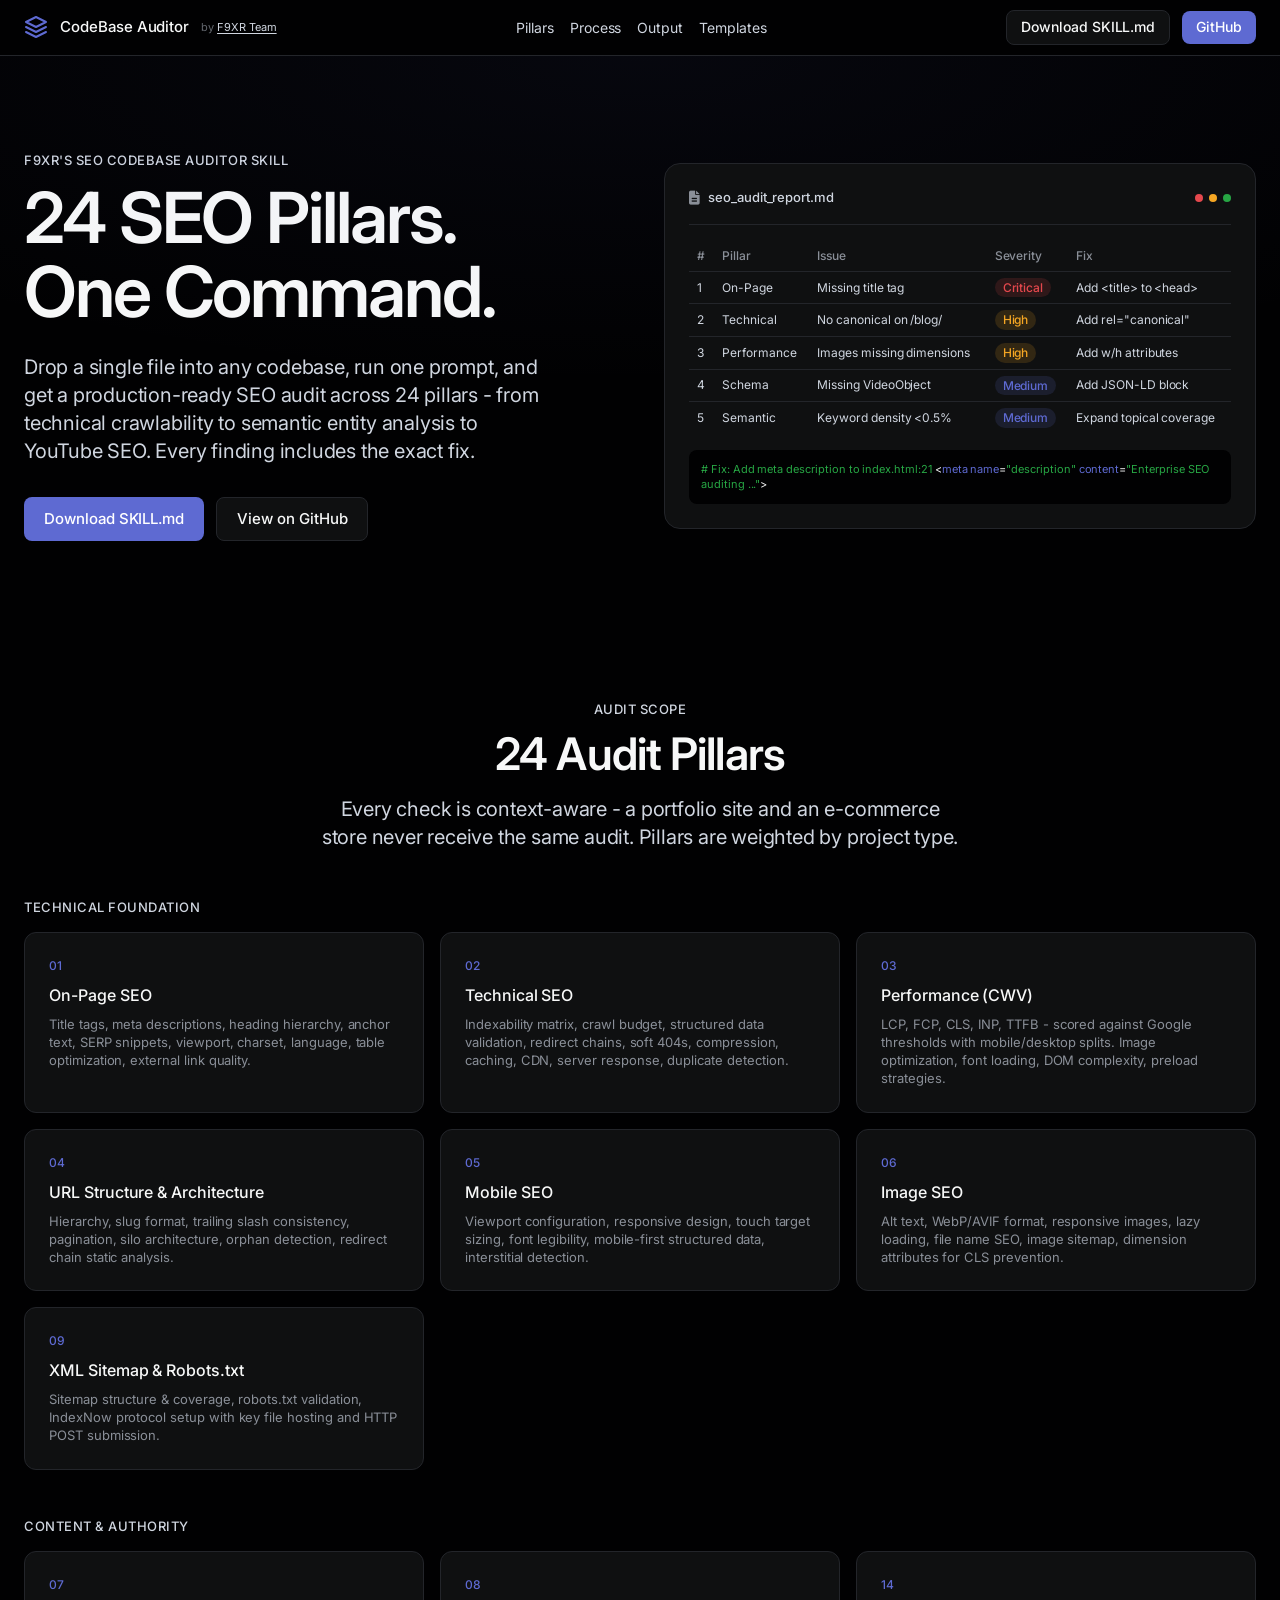
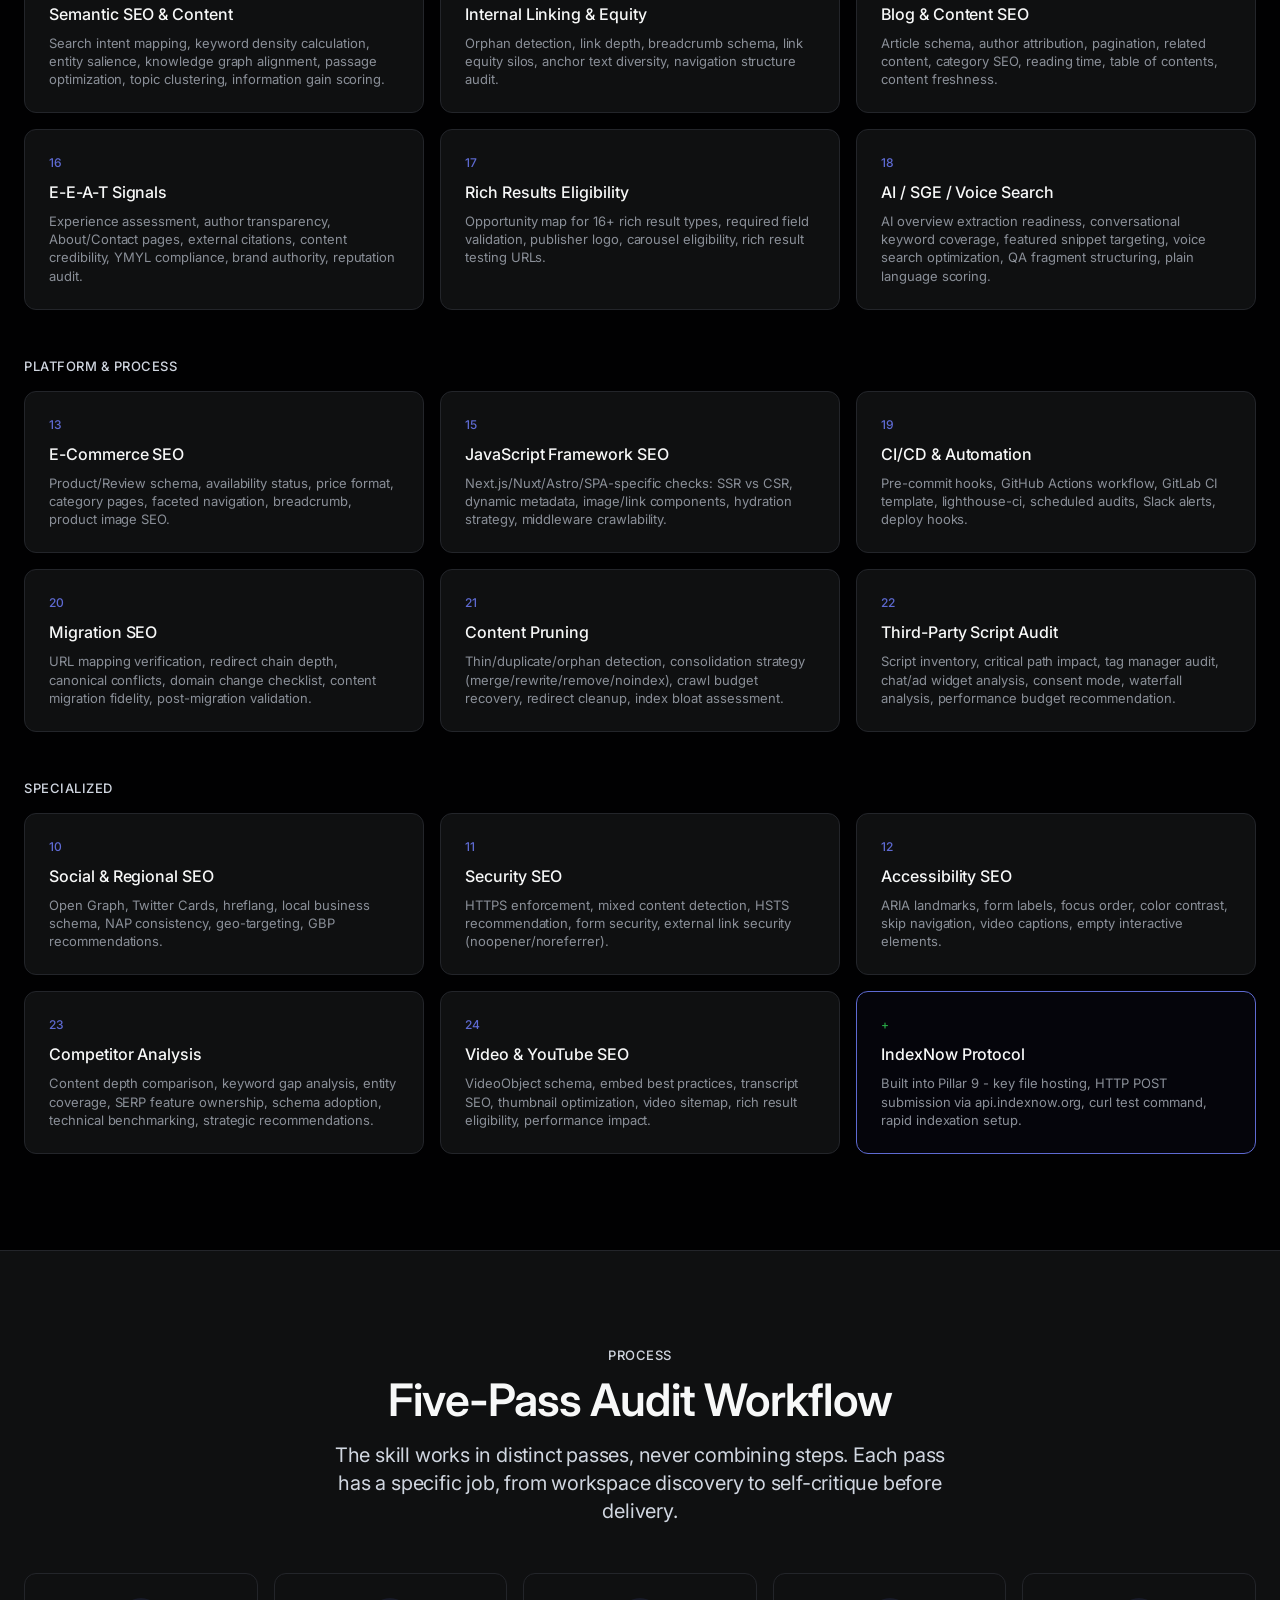
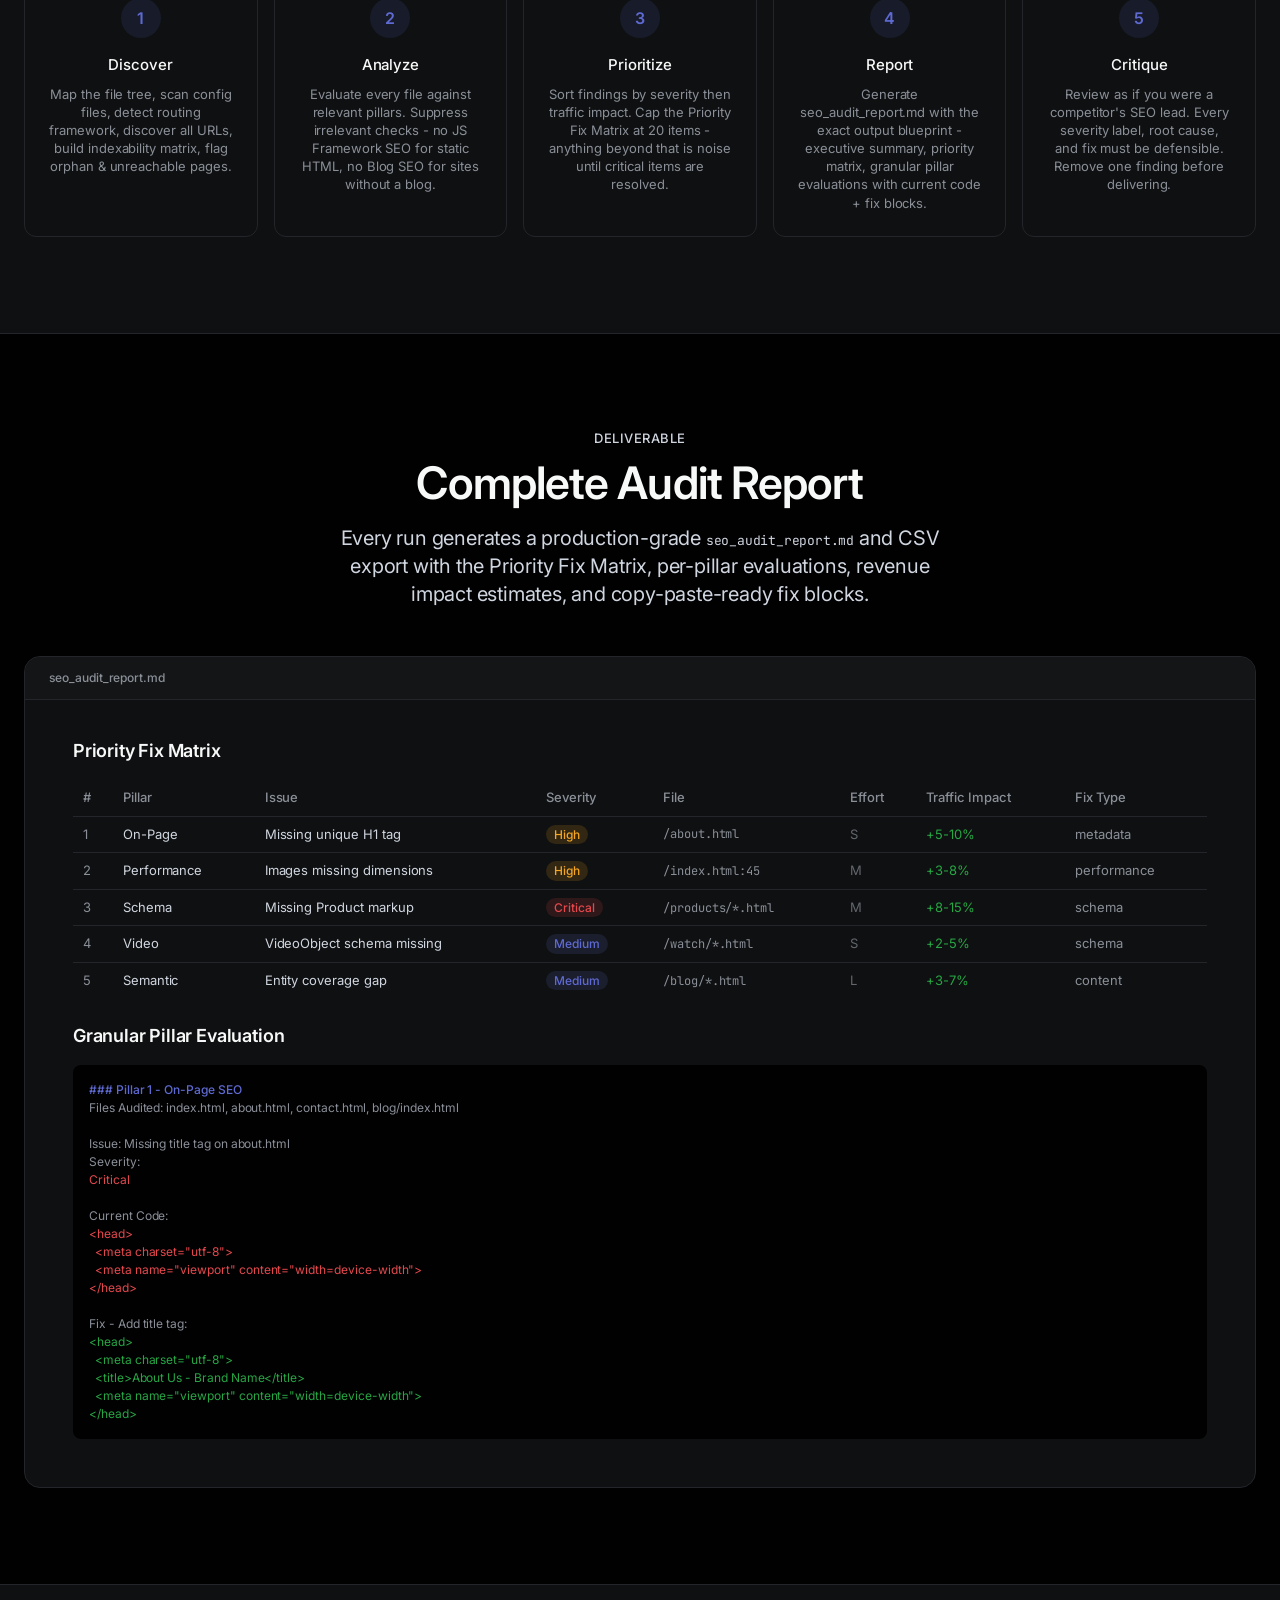
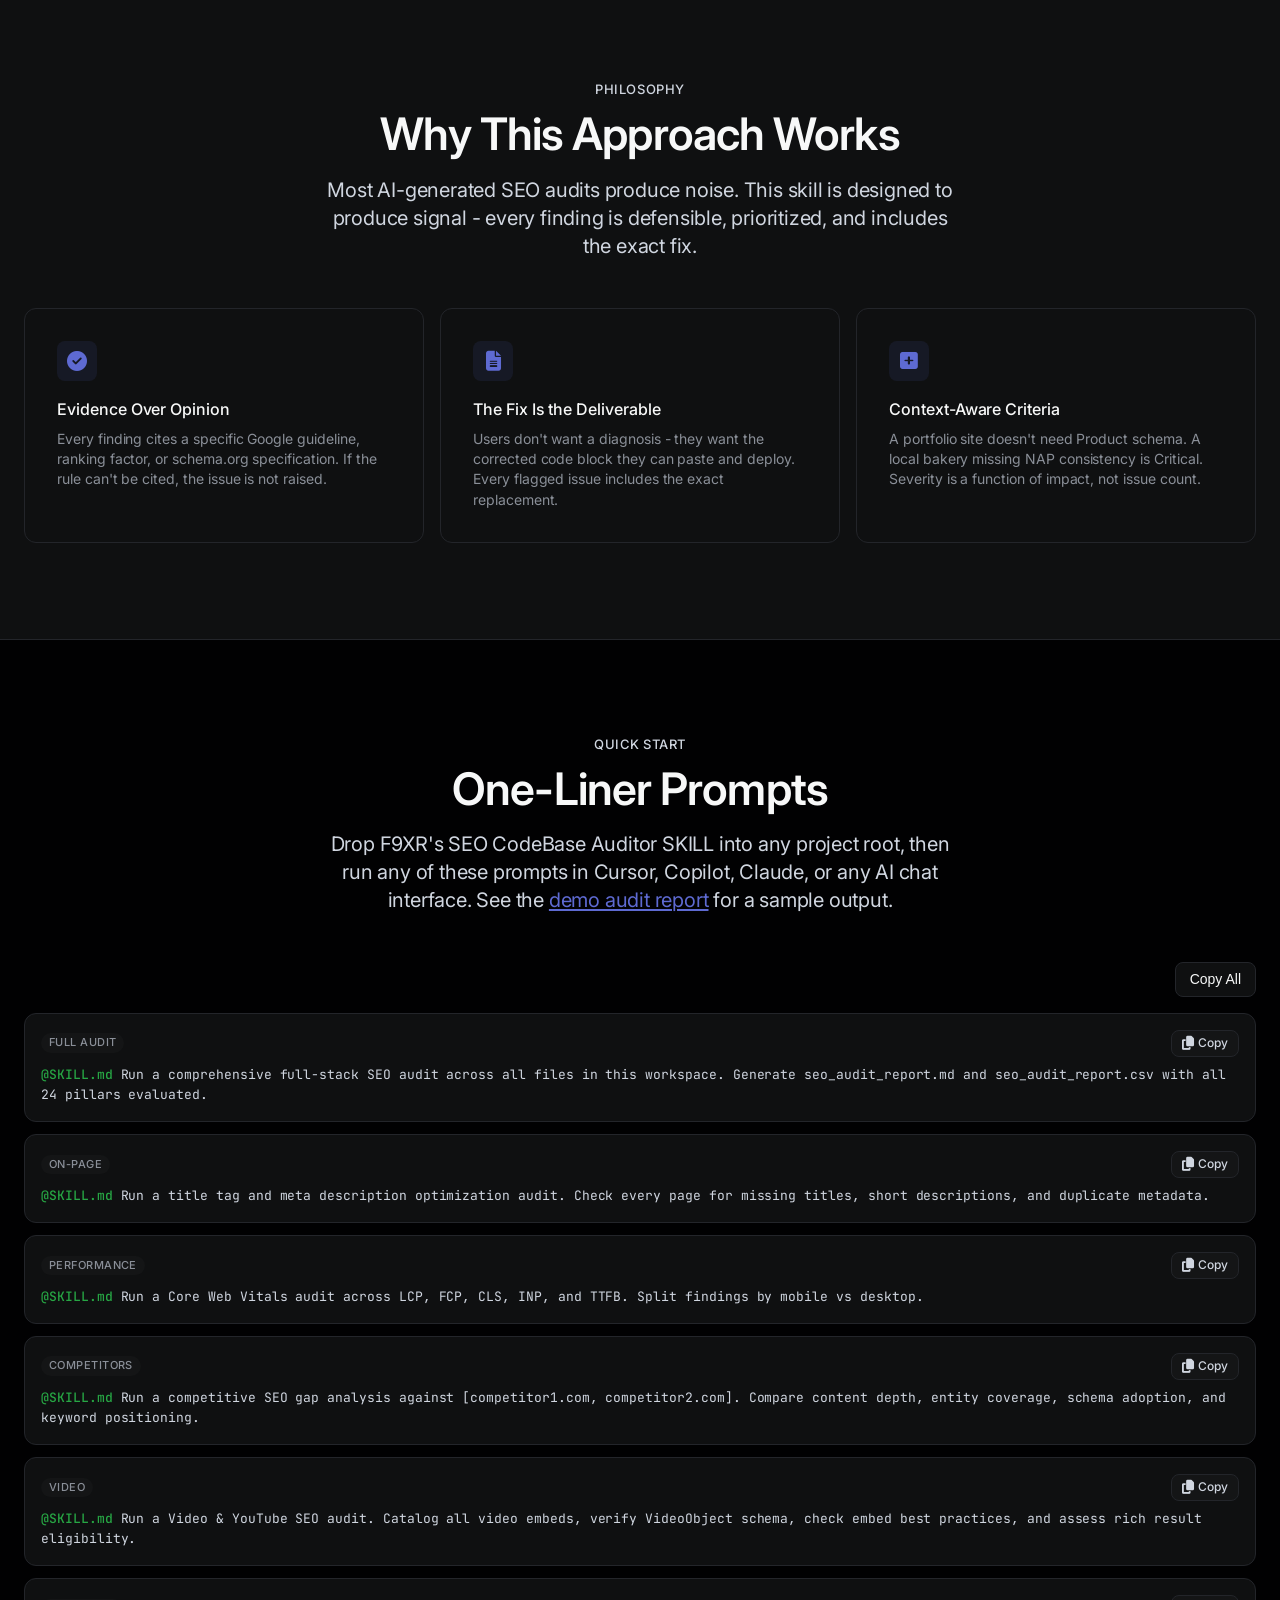
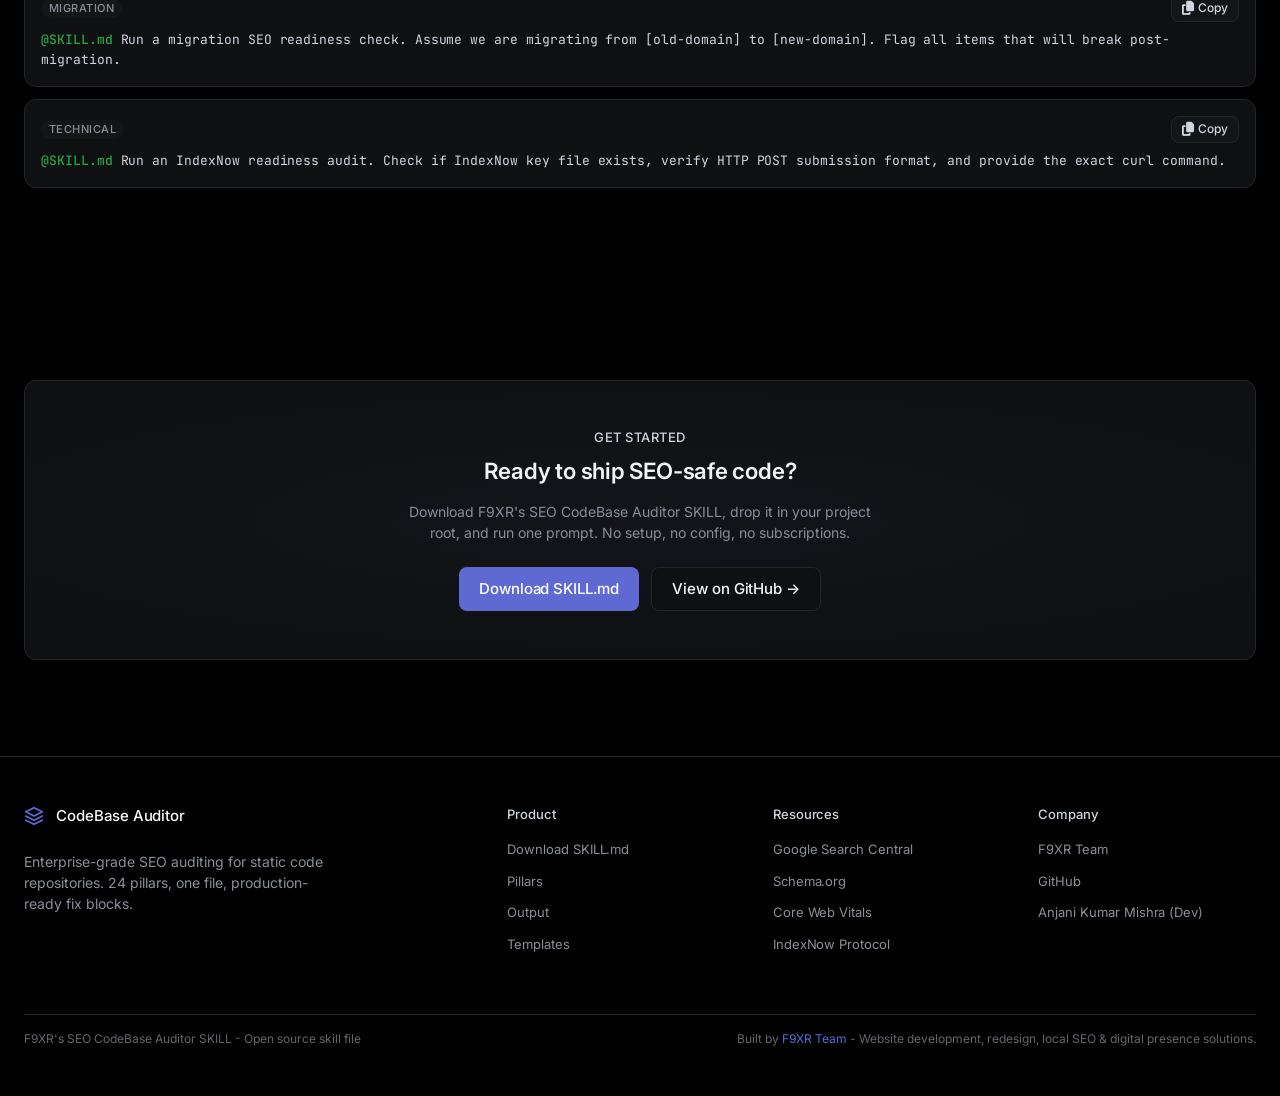
==== index.html @ 395dbb49 "Fix hamburger menu visibility on desktop (btn-icon specificity), add Anjani Kumar Mishra link in foo" ====
<!DOCTYPE html>
<html lang="en">
<head>
<meta charset="utf-8">
<meta name="viewport" content="width=device-width, initial-scale=1">
<meta name="description" content="F9XR's SEO CodeBase Auditor SKILL - Enterprise-grade SEO auditing for static code repositories. Drop in SKILL.md, run one command, get production-ready fixes.">
<title>F9XR's SEO CodeBase Auditor SKILL - 24 Pillars. One Command.</title>
<link rel="preconnect" href="https://fonts.googleapis.com">
<link rel="preconnect" href="https://fonts.gstatic.com" crossorigin>
<link href="https://fonts.googleapis.com/css2?family=Inter:wght@400;500;600&family=JetBrains+Mono:wght@400;500&display=swap" rel="stylesheet">
<link rel="stylesheet" href="https://cdnjs.cloudflare.com/ajax/libs/font-awesome/6.7.2/css/all.min.css" crossorigin="anonymous">
<meta property="og:title" content="F9XR's SEO CodeBase Auditor SKILL - 24 Pillars. One Command.">
<meta property="og:description" content="Enterprise-grade SEO auditing for static code repositories. Drop in SKILL.md, run one command, get production-ready fixes.">
<meta property="og:image" content="https://f9xr.github.io/og-image.png">
<meta property="og:url" content="https://f9xr.github.io/seo-audit-report-skill/">
<meta property="og:type" content="website">
<meta property="og:site_name" content="F9XR's SEO CodeBase Auditor SKILL">
<meta name="twitter:card" content="summary_large_image">
<meta name="twitter:title" content="F9XR's SEO CodeBase Auditor SKILL - 24 Pillars. One Command.">
<meta name="twitter:description" content="Enterprise-grade SEO auditing for static code repositories. Drop in SKILL.md, run one command, get production-ready fixes.">
<meta name="twitter:image" content="https://f9xr.github.io/og-image.png">
<style>
/* ========================================
   DESIGN TOKENS (from DESIGN.md)
   ======================================== */
:root {
  --primary: #5e6ad2;
  --primary-hover: #828fff;
  --primary-focus: #5e69d1;
  --ink: #f7f8f8;
  --ink-muted: #d0d6e0;
  --ink-subtle: #8a8f98;
  --ink-tertiary: #62666d;
  --canvas: #010102;
  --surface-1: #0f1011;
  --surface-2: #141516;
  --surface-3: #18191a;
  --surface-4: #191a1b;
  --hairline: #23252a;
  --hairline-strong: #34343a;
  --success: #27a644;
  --critical: #e5484d;
  --high: #f5a623;
  --spacing-xxs: 4px;
  --spacing-xs: 8px;
  --spacing-sm: 12px;
  --spacing-md: 16px;
  --spacing-lg: 24px;
  --spacing-xl: 32px;
  --spacing-xxl: 48px;
  --spacing-section: 96px;
  --rounded-xs: 4px;
  --rounded-sm: 6px;
  --rounded-md: 8px;
  --rounded-lg: 12px;
  --rounded-xl: 16px;
  --rounded-pill: 9999px;
  --max-width: 1280px;
  --nav-height: 56px;
}

/* ========================================
   RESET & BASE
   ======================================== */
*,*::before,*::after{box-sizing:border-box;margin:0;padding:0}
html{font-size:16px;-webkit-font-smoothing:antialiased;-moz-osx-font-smoothing:grayscale;scroll-behavior:smooth}
body{background:var(--canvas);color:var(--ink);font-family:'Inter',-apple-system,system-ui,'Segoe UI',Roboto,sans-serif;font-weight:400;line-height:1.5;letter-spacing:-0.05px;min-height:100vh}
img{max-width:100%;height:auto;display:block}
a{color:var(--primary);text-decoration:none;transition:color 0.15s}
a:hover,a:focus{color:var(--primary-hover)}
a:focus-visible{outline:2px solid var(--primary-focus);outline-offset:2px;border-radius:var(--rounded-xs)}
code,pre{font-family:'JetBrains Mono','SF Mono','Menlo',monospace;font-size:0.8125rem}
::selection{background:var(--primary);color:var(--canvas)}

/* ========================================
   TYPOGRAPHY
   ======================================== */
.display-xl{font-size:clamp(2.25rem,5.5vw,5rem);font-weight:600;line-height:1.05;letter-spacing:-0.03em}
.display-lg{font-size:clamp(2rem,3.5vw,3.5rem);font-weight:600;line-height:1.10;letter-spacing:-0.02em}
.display-md{font-size:clamp(1.5rem,2.5vw,2.5rem);font-weight:600;line-height:1.15;letter-spacing:-0.015em}
.headline{font-size:clamp(1.25rem,1.75vw,1.75rem);font-weight:600;line-height:1.20;letter-spacing:-0.01em}
.card-title{font-size:1.375rem;font-weight:500;line-height:1.25;letter-spacing:-0.4px}
.subhead{font-size:1.25rem;font-weight:400;line-height:1.40;letter-spacing:-0.2px}
.body-lg{font-size:1.125rem;font-weight:400;line-height:1.50;letter-spacing:-0.1px}
.body{font-size:1rem;font-weight:400;line-height:1.50;letter-spacing:-0.05px}
.body-sm{font-size:0.875rem;font-weight:400;line-height:1.50;letter-spacing:0}
.caption{font-size:0.75rem;font-weight:400;line-height:1.40;letter-spacing:0}
.button-label{font-size:0.875rem;font-weight:500;line-height:1.20;letter-spacing:0}
.eyebrow{font-size:0.8125rem;font-weight:500;line-height:1.30;letter-spacing:0.04em;text-transform:uppercase;color:var(--ink-muted);margin-bottom:var(--spacing-sm)}
.mono{font-family:'JetBrains Mono','SF Mono','Menlo',monospace;font-size:0.8125rem;font-weight:400;line-height:1.50}

/* ========================================
   LAYOUT
   ======================================== */
.container{max-width:var(--max-width);margin:0 auto;padding:0 var(--spacing-lg)}
.section{padding:var(--spacing-section) 0}
.section-header{text-align:center;margin-bottom:var(--spacing-xxl)}
.section-header .display-lg{margin-bottom:var(--spacing-md)}
.section-header .subhead{color:var(--ink-muted);max-width:640px;margin:0 auto}

/* ========================================
   NAV
   ======================================== */
nav{position:sticky;top:0;z-index:100;background:var(--canvas);height:var(--nav-height);border-bottom:1px solid var(--hairline);display:flex;align-items:center}
nav .container{width:100%;display:flex;align-items:center;justify-content:space-between}
.nav-brand{display:flex;align-items:center;gap:var(--spacing-sm);font-weight:500;font-size:0.9375rem;color:var(--ink);text-decoration:none}
.nav-brand svg{flex-shrink:0}
.nav-left{display:flex;align-items:center;gap:var(--spacing-sm);flex-shrink:0}
.nav-byline{font-size:0.6875rem;color:var(--ink-tertiary);white-space:nowrap}
.nav-byline a{color:var(--ink-muted);font-size:0.6875rem;text-decoration:underline;text-underline-offset:2px;transition:color 0.15s}
.nav-byline a:hover{color:var(--ink)}
.nav-links{display:flex;align-items:center;gap:var(--spacing-md)}
.nav-links a{color:var(--ink-muted);font-size:0.875rem;transition:color 0.15s}
.nav-links a:hover{color:var(--ink)}
.nav-ctas{display:flex;align-items:center;gap:var(--spacing-sm)}
.nav-toggle{background:none;border:none;color:var(--ink);cursor:pointer;padding:var(--spacing-xs)}
.nav-toggle.btn-icon{display:none}

/* ========================================
   BUTTONS
   ======================================== */
.btn{display:inline-flex;align-items:center;gap:var(--spacing-xs);padding:8px 14px;border-radius:var(--rounded-md);font-size:0.875rem;font-weight:500;line-height:1.20;border:none;cursor:pointer;transition:background 0.15s,border-color 0.15s;text-decoration:none;white-space:nowrap}
.btn:focus-visible{outline:2px solid var(--primary-focus);outline-offset:2px}
.btn-primary{background:var(--primary);color:#fff}
.btn-primary:hover{background:var(--primary-hover);color:#fff}
.btn-secondary{background:var(--surface-1);color:var(--ink);border:1px solid var(--hairline)}
.btn-secondary:hover{background:var(--surface-2);border-color:var(--hairline-strong)}
.btn-tertiary{background:transparent;color:var(--ink-muted)}
.btn-tertiary:hover{color:var(--ink);background:var(--surface-1)}
.btn-lg{padding:12px 20px;font-size:0.9375rem}
.btn-icon{width:36px;height:36px;padding:0;display:inline-flex;align-items:center;justify-content:center;border-radius:var(--rounded-md)}
.btn-icon svg{width:18px;height:18px}
.btn-icon i{font-size:18px}

/* ========================================
   SEVERITY BADGES
   ======================================== */
.badge{display:inline-block;padding:2px 8px;border-radius:var(--rounded-pill);font-size:0.75rem;font-weight:500;line-height:1.30}
.badge-critical{background:rgba(229,72,77,0.15);color:var(--critical)}
.badge-high{background:rgba(245,166,35,0.15);color:var(--high)}
.badge-medium{background:rgba(94,106,210,0.15);color:var(--primary)}
.badge-passed{background:rgba(39,166,68,0.15);color:var(--success)}

/* ========================================
   HERO
   ======================================== */
.hero{padding:clamp(3rem,8vw,6rem) 0 clamp(2rem,5vw,4rem);position:relative;overflow:hidden}
.hero::before{content:'';position:absolute;inset:0;background:radial-gradient(ellipse 80% 60% at 50% 0%,rgba(94,106,210,0.06),transparent);pointer-events:none}
.hero-grid{display:grid;grid-template-columns:1fr 1fr;gap:var(--spacing-xxl);align-items:center}
.hero-content .display-xl{margin-bottom:var(--spacing-lg)}
.hero-content .subhead{color:var(--ink-muted);margin-bottom:var(--spacing-xl);max-width:520px}
.hero-ctas{display:flex;gap:var(--spacing-sm);flex-wrap:wrap}

/* Hero report preview panel */
.hero-preview{background:var(--surface-1);border:1px solid var(--hairline);border-radius:var(--rounded-xl);padding:var(--spacing-lg);overflow:hidden}
.hero-preview-header{display:flex;align-items:center;justify-content:space-between;margin-bottom:var(--spacing-md);padding-bottom:var(--spacing-md);border-bottom:1px solid var(--hairline)}
.hero-preview-title{font-size:0.8125rem;font-weight:500;color:var(--ink-muted);display:flex;align-items:center;gap:var(--spacing-xs)}
.hero-preview-dots{display:flex;gap:6px}
.hero-preview-dots span{width:8px;height:8px;border-radius:50%;background:var(--hairline-strong)}
.hero-preview-dots span:nth-child(1){background:var(--critical)}
.hero-preview-dots span:nth-child(2){background:var(--high)}
.hero-preview-dots span:nth-child(3){background:var(--success)}
.hero-preview-table{width:100%;font-size:0.75rem;border-collapse:collapse}
.hero-preview-table th{text-align:left;padding:6px 8px;color:var(--ink-subtle);font-weight:500;border-bottom:1px solid var(--hairline);white-space:nowrap}
.hero-preview-table td{padding:6px 8px;border-bottom:1px solid var(--hairline);color:var(--ink-muted);white-space:nowrap}
.hero-preview-table tr:last-child td{border-bottom:none}
.hero-preview-code{margin-top:var(--spacing-md);padding:var(--spacing-sm);background:var(--canvas);border-radius:var(--rounded-md);font-size:0.6875rem;line-height:1.40;overflow-x:auto}
.hero-preview-code .hl{color:var(--success)}
.hero-preview-code .hl-kw{color:var(--primary)}

/* ========================================
   PILLARS
   ======================================== */
.pillar-grid{display:grid;grid-template-columns:repeat(3,1fr);gap:var(--spacing-md)}
.pillar-card{background:var(--surface-1);border:1px solid var(--hairline);border-radius:var(--rounded-lg);padding:var(--spacing-lg);transition:border-color 0.2s,background 0.2s}
.pillar-card:hover{border-color:var(--hairline-strong);background:var(--surface-2)}
.pillar-card-num{font-size:0.75rem;font-weight:500;color:var(--primary);margin-bottom:var(--spacing-xs)}
.pillar-card-title{font-size:1rem;font-weight:500;color:var(--ink);margin-bottom:var(--spacing-xs)}
.pillar-card-desc{font-size:0.8125rem;color:var(--ink-subtle);line-height:1.40}

.pillar-group{margin-bottom:var(--spacing-xxl)}
.pillar-group:last-child{margin-bottom:0}
.pillar-group-header{margin-bottom:var(--spacing-md)}
.pillar-group-header .eyebrow{margin-bottom:0}

/* ========================================
   PROCESS
   ======================================== */
.process-grid{display:grid;grid-template-columns:repeat(5,1fr);gap:var(--spacing-md)}
.process-step{text-align:center;padding:var(--spacing-lg);background:var(--surface-1);border:1px solid var(--hairline);border-radius:var(--rounded-lg);position:relative}
.process-step-num{width:40px;height:40px;border-radius:50%;background:rgba(94,106,210,0.12);color:var(--primary);display:flex;align-items:center;justify-content:center;font-size:1rem;font-weight:600;margin:0 auto var(--spacing-md)}
.process-step-title{font-size:0.9375rem;font-weight:500;color:var(--ink);margin-bottom:var(--spacing-xs)}
.process-step-desc{font-size:0.8125rem;color:var(--ink-subtle);line-height:1.40}
.process-arrow{display:none}

/* ========================================
   OUTPUT PREVIEW (Signature element)
   ======================================== */
.output-panel{background:var(--surface-1);border:1px solid var(--hairline);border-radius:var(--rounded-xl);padding:var(--spacing-xxl);position:relative}
.output-panel::before{content:'seo_audit_report.md';position:absolute;top:0;left:0;right:0;padding:var(--spacing-sm) var(--spacing-lg);font-size:0.75rem;font-weight:500;color:var(--ink-subtle);background:var(--surface-2);border-radius:var(--rounded-xl) var(--rounded-xl) 0 0;border-bottom:1px solid var(--hairline)}
.output-panel-inner{padding-top:var(--spacing-xl)}
.output-panel h3{font-size:1.125rem;font-weight:600;color:var(--ink);margin-bottom:var(--spacing-md);letter-spacing:-0.01em}
.output-matrix{width:100%;border-collapse:collapse;font-size:0.8125rem;margin-bottom:var(--spacing-lg)}
.output-matrix th{text-align:left;padding:8px 10px;font-weight:500;color:var(--ink-subtle);border-bottom:1px solid var(--hairline);white-space:nowrap}
.output-matrix td{padding:8px 10px;border-bottom:1px solid var(--hairline);color:var(--ink-muted)}
.output-matrix tr:last-child td{border-bottom:none}
.output-fix-block{background:var(--canvas);border-radius:var(--rounded-md);padding:var(--spacing-md);margin-top:var(--spacing-md);overflow-x:auto}
.output-fix-block .code-line{display:block;font-size:0.75rem;line-height:1.50;color:var(--ink-muted);white-space:pre}
.output-fix-block .code-line.del{color:var(--critical)}
.output-fix-block .code-line.ins{color:var(--success)}

/* ========================================
   DIFFERENTIATORS
   ======================================== */
.diff-grid{display:grid;grid-template-columns:repeat(3,1fr);gap:var(--spacing-md)}
.diff-card{background:var(--surface-1);border:1px solid var(--hairline);border-radius:var(--rounded-lg);padding:var(--spacing-xl)}
.diff-card-icon{width:40px;height:40px;border-radius:var(--rounded-md);display:flex;align-items:center;justify-content:center;margin-bottom:var(--spacing-md);background:rgba(94,106,210,0.1);color:var(--primary)}
.diff-card-icon svg{width:20px;height:20px}
.diff-card-icon i{font-size:20px}
.diff-card-title{font-size:1rem;font-weight:500;color:var(--ink);margin-bottom:var(--spacing-xs)}
.diff-card-desc{font-size:0.875rem;color:var(--ink-subtle);line-height:1.45}

/* ========================================
   PROMPT CODE
   ======================================== */
.prompt-toolbar{display:flex;justify-content:flex-end;margin-bottom:var(--spacing-md)}
.prompt-block{background:var(--surface-1);border:1px solid var(--hairline);border-radius:var(--rounded-lg);padding:var(--spacing-md);margin-bottom:var(--spacing-sm);transition:border-color 0.2s}
.prompt-block:hover{border-color:var(--hairline-strong)}
.prompt-block:last-child{margin-bottom:0}
.prompt-block-head{display:flex;align-items:center;justify-content:space-between;margin-bottom:var(--spacing-xs)}
.prompt-tag{font-size:0.6875rem;font-weight:500;text-transform:uppercase;letter-spacing:0.04em;color:var(--ink-subtle);background:var(--surface-2);padding:2px 8px;border-radius:var(--rounded-pill);line-height:1.4}
.prompt-copy{display:inline-flex;align-items:center;gap:4px;background:var(--surface-2);border:1px solid var(--hairline);border-radius:var(--rounded-md);padding:4px 10px;font-size:0.75rem;font-weight:500;color:var(--ink-muted);cursor:pointer;transition:all 0.15s;white-space:nowrap;font-family:inherit;line-height:1.4}
.prompt-copy:hover{background:var(--surface-3);border-color:var(--hairline-strong);color:var(--ink)}
.prompt-copy.copied{background:rgba(39,166,68,0.1);border-color:var(--success);color:var(--success)}
.prompt-copy svg{width:14px;height:14px;flex-shrink:0}
.prompt-copy i{font-size:14px;flex-shrink:0}
.prompt-block code{display:block;font-size:0.8125rem;color:var(--ink-muted);white-space:pre-wrap;word-break:break-word;padding-right:4px;line-height:1.55}
.prompt-block .prompt-cmd{color:var(--success);font-weight:500}

/* ========================================
   BACK TO TOP
   ======================================== */
.back-to-top{position:fixed;bottom:24px;right:24px;z-index:1000;width:44px;height:44px;border-radius:50%;background:var(--primary);color:#fff;border:none;cursor:pointer;display:flex;align-items:center;justify-content:center;opacity:0;visibility:hidden;transition:opacity 0.3s,visibility 0.3s,background 0.15s;box-shadow:0 4px 12px rgba(0,0,0,0.3)}
.back-to-top.visible{opacity:1;visibility:visible}
.back-to-top:hover{background:var(--primary-hover)}
.back-to-top:focus-visible{outline:2px solid var(--primary-focus);outline-offset:2px}
.back-to-top svg{width:20px;height:20px;stroke:currentColor;fill:none;stroke-width:2;stroke-linecap:round;stroke-linejoin:round}
.back-to-top i{font-size:20px}

/* ========================================
   CTA BANNER
   ======================================== */
.cta-banner{background:var(--surface-1);border:1px solid var(--hairline);border-radius:var(--rounded-lg);padding:var(--spacing-xxl);text-align:center;position:relative;overflow:hidden}
.cta-banner::before{content:'';position:absolute;inset:0;background:radial-gradient(ellipse 60% 50% at 50% 50%,rgba(94,106,210,0.05),transparent);pointer-events:none}
.cta-banner .headline{margin-bottom:var(--spacing-md)}
.cta-banner .body-sm{color:var(--ink-subtle);max-width:480px;margin:0 auto var(--spacing-lg)}

/* ========================================
   FOOTER
   ======================================== */
footer{background:var(--canvas);border-top:1px solid var(--hairline);padding:var(--spacing-xxl) 0}
.footer-grid{display:grid;grid-template-columns:2fr 1fr 1fr 1fr;gap:var(--spacing-xxl)}
.footer-brand .body-sm{color:var(--ink-subtle);margin-top:var(--spacing-sm);max-width:300px}
.footer-col-title{font-size:0.8125rem;font-weight:500;color:var(--ink-muted);margin-bottom:var(--spacing-md)}
.footer-col a{display:block;font-size:0.8125rem;color:var(--ink-subtle);margin-bottom:var(--spacing-sm);transition:color 0.15s}
.footer-col a:hover{color:var(--ink)}
.footer-bottom{margin-top:var(--spacing-xxl);padding-top:var(--spacing-md);border-top:1px solid var(--hairline);display:flex;justify-content:space-between;align-items:center}
.footer-bottom .caption{color:var(--ink-tertiary)}

/* ========================================
   TIMELINE ANIMATION
   ======================================== */
@media (prefers-reduced-motion:no-preference){
  .fade-in{opacity:0;transform:translateY(20px);transition:opacity 0.6s ease,transform 0.6s ease}
  .fade-in.visible{opacity:1;transform:translateY(0)}
}
@keyframes navFadeIn{from{opacity:0;transform:translateY(-4px)}to{opacity:1;transform:translateY(0)}}

/* ========================================
   RESPONSIVE
   ======================================== */
@media(max-width:1024px){
  .hero-grid{grid-template-columns:1fr;gap:var(--spacing-xl)}
  .hero-preview{order:-1}
  .pillar-grid{grid-template-columns:repeat(2,1fr)}
  .process-grid{grid-template-columns:repeat(3,1fr);gap:var(--spacing-sm)}
  .process-step:nth-child(n+4){margin-top:var(--spacing-sm)}
  .diff-grid{grid-template-columns:repeat(2,1fr)}
  .footer-grid{grid-template-columns:1fr 1fr;gap:var(--spacing-lg)}
}

@media(max-width:768px){
  .nav-links{display:none}
  .nav-links.open{display:flex;flex-direction:column;position:absolute;top:var(--nav-height);left:0;right:0;background:var(--surface-1);border-bottom:1px solid var(--hairline);padding:var(--spacing-md);gap:var(--spacing-sm);z-index:99;animation:navFadeIn 0.2s ease}
  .nav-toggle.btn-icon{display:inline-flex}
  .nav-ctas .btn-secondary,.nav-byline{display:none}
  .pillar-grid{grid-template-columns:1fr}
  .process-grid{grid-template-columns:1fr;gap:var(--spacing-sm)}
  .process-step{display:grid;grid-template-columns:40px 1fr;gap:var(--spacing-md);text-align:left;padding:var(--spacing-md)}
  .process-step-num{margin:0}
  .diff-grid{grid-template-columns:1fr}
  .footer-grid{grid-template-columns:1fr;gap:var(--spacing-lg)}
  .footer-bottom{flex-direction:column;gap:var(--spacing-sm);text-align:center}
  .output-matrix{font-size:0.6875rem}
  .output-matrix th,.output-matrix td{padding:5px 6px}
}

@media(max-width:480px){
  .container{padding:0 var(--spacing-md)}
  .section{padding:var(--spacing-xxl) 0}
  .hero{padding:var(--spacing-xl) 0}
  .hero-preview{padding:var(--spacing-md)}
  .hero-preview-table{font-size:0.625rem}
  .output-panel{padding:var(--spacing-md)}
  .output-panel-inner{padding-top:var(--spacing-lg)}
  .cta-banner{padding:var(--spacing-lg)}
}
</style>
<script type="application/ld+json">
{
  "@context": "https://schema.org",
  "@graph": [
    {
      "@type": "Organization",
      "@id": "https://f9xr.github.io/#organization",
      "name": "F9XR Team",
      "url": "https://f9xr.github.io",
      "description": "Website development, redesign, local SEO, and digital presence solutions."
    },
    {
      "@type": "WebSite",
      "@id": "https://f9xr.github.io/seo-audit-report-skill/#website",
      "url": "https://f9xr.github.io/seo-audit-report-skill/",
      "name": "F9XR's SEO CodeBase Auditor SKILL",
      "description": "Enterprise-grade SEO auditing for static code repositories. 24 pillars, one file, production-ready fix blocks.",
      "publisher": { "@id": "https://f9xr.github.io/#organization" },
      "potentialAction": {
        "@type": "SearchAction",
        "target": "https://f9xr.github.io/seo-audit-report-skill/?q={search_term_string}",
        "query-input": "required name=search_term_string"
      }
    }
  ]
}
</script>
</head>
<body>
<a href="#pillars" class="skip-link" style="position:absolute;top:-100px;left:0;background:var(--primary);color:#fff;padding:8px 16px;z-index:10000;transition:top 0.2s">Skip to main content</a>
<style>.skip-link:focus{top:0}</style>

<!-- ========================================
     NAV
     ======================================== -->
<header>
<nav>
  <div class="container">
    <div class="nav-left">
      <a href="#" class="nav-brand">
        <svg width="24" height="24" viewBox="0 0 24 24" fill="none" stroke="var(--primary)" stroke-width="2" stroke-linecap="round" stroke-linejoin="round"><path d="M12 2L2 7l10 5 10-5-10-5z"/><path d="M2 17l10 5 10-5"/><path d="M2 12l10 5 10-5"/></svg>
        CodeBase Auditor
      </a>
      <span class="nav-byline"> by <a href="https://f9xr.github.io" target="_blank" rel="noopener noreferrer">F9XR Team</a></span>
    </div>
    <div class="nav-links" id="navLinks">
      <a href="#pillars">Pillars</a>
      <a href="#how-it-works">Process</a>
      <a href="#output">Output</a>
      <a href="#templates">Templates</a>
    </div>
    <div class="nav-ctas">
      <a href="https://github.com/f9xr/seo-audit-report-skill/blob/main/SKILL.md" class="btn btn-secondary" target="_blank" rel="noopener noreferrer">Download SKILL.md</a>
      <a href="https://github.com/f9xr/seo-audit-report-skill" class="btn btn-primary" target="_blank" rel="noopener noreferrer">GitHub</a>
      <button class="nav-toggle btn-icon btn-tertiary" id="navToggle" aria-label="Toggle navigation">
        <i class="fas fa-bars"></i>
      </button>
    </div>
  </div>
</nav>
</header>

<!-- ========================================
     HERO
     ======================================== -->
<section class="hero">
  <div class="container">
    <div class="hero-grid">
      <div class="hero-content">
        <div class="eyebrow">F9XR's SEO CodeBase Auditor SKILL</div>
        <h1 class="display-xl">24 SEO Pillars.<br>One Command.</h1>
        <p class="subhead">Drop a single file into any codebase, run one prompt, and get a production-ready SEO audit across 24 pillars - from technical crawlability to semantic entity analysis to YouTube SEO. Every finding includes the exact fix.</p>
        <div class="hero-ctas">
          <a href="https://github.com/f9xr/seo-audit-report-skill/blob/main/SKILL.md" class="btn btn-primary btn-lg" target="_blank" rel="noopener noreferrer">Download SKILL.md</a>
          <a href="https://github.com/f9xr/seo-audit-report-skill" class="btn btn-secondary btn-lg" target="_blank" rel="noopener noreferrer">View on GitHub</a>
        </div>
      </div>
      <div class="hero-preview fade-in">
        <div class="hero-preview-header">
          <div class="hero-preview-title">
            <i class="fas fa-file-alt" style="color:var(--ink-subtle);font-size:14px"></i>
            seo_audit_report.md
          </div>
          <div class="hero-preview-dots">
            <span></span><span></span><span></span>
          </div>
        </div>
        <table class="hero-preview-table">
          <thead>
            <tr><th>#</th><th>Pillar</th><th>Issue</th><th>Severity</th><th>Fix</th></tr>
          </thead>
          <tbody>
            <tr><td>1</td><td>On-Page</td><td>Missing title tag</td><td><span class="badge badge-critical">Critical</span></td><td>Add &lt;title&gt; to &lt;head&gt;</td></tr>
            <tr><td>2</td><td>Technical</td><td>No canonical on /blog/</td><td><span class="badge badge-high">High</span></td><td>Add rel=&quot;canonical&quot;</td></tr>
            <tr><td>3</td><td>Performance</td><td>Images missing dimensions</td><td><span class="badge badge-high">High</span></td><td>Add w/h attributes</td></tr>
            <tr><td>4</td><td>Schema</td><td>Missing VideoObject</td><td><span class="badge badge-medium">Medium</span></td><td>Add JSON-LD block</td></tr>
            <tr><td>5</td><td>Semantic</td><td>Keyword density &lt;0.5%</td><td><span class="badge badge-medium">Medium</span></td><td>Expand topical coverage</td></tr>
          </tbody>
        </table>
        <div class="hero-preview-code">
          <span class="hl"># Fix: Add meta description to index.html:21</span>
          <span>&lt;<span class="hl-kw">meta</span> <span class="hl-kw">name</span>=<span class="hl">"description"</span> <span class="hl-kw">content</span>=<span class="hl">"Enterprise SEO auditing ..."</span>&gt;</span>
        </div>
      </div>
    </div>
  </div>
</section>

<!-- ========================================
     PILLARS
     ======================================== -->
<section class="section" id="pillars">
  <div class="container">
    <div class="section-header fade-in">
      <div class="eyebrow">Audit Scope</div>
      <h2 class="display-lg">24 Audit Pillars</h2>
      <p class="subhead">Every check is context-aware - a portfolio site and an e-commerce store never receive the same audit. Pillars are weighted by project type.</p>
    </div>

    <div class="pillar-group fade-in">
      <div class="pillar-group-header">
        <div class="eyebrow">Technical Foundation</div>
      </div>
      <div class="pillar-grid">
        <div class="pillar-card"><div class="pillar-card-num">01</div><div class="pillar-card-title">On-Page SEO</div><div class="pillar-card-desc">Title tags, meta descriptions, heading hierarchy, anchor text, SERP snippets, viewport, charset, language, table optimization, external link quality.</div></div>
        <div class="pillar-card"><div class="pillar-card-num">02</div><div class="pillar-card-title">Technical SEO</div><div class="pillar-card-desc">Indexability matrix, crawl budget, structured data validation, redirect chains, soft 404s, compression, caching, CDN, server response, duplicate detection.</div></div>
        <div class="pillar-card"><div class="pillar-card-num">03</div><div class="pillar-card-title">Performance (CWV)</div><div class="pillar-card-desc">LCP, FCP, CLS, INP, TTFB - scored against Google thresholds with mobile/desktop splits. Image optimization, font loading, DOM complexity, preload strategies.</div></div>
        <div class="pillar-card"><div class="pillar-card-num">04</div><div class="pillar-card-title">URL Structure &amp; Architecture</div><div class="pillar-card-desc">Hierarchy, slug format, trailing slash consistency, pagination, silo architecture, orphan detection, redirect chain static analysis.</div></div>
        <div class="pillar-card"><div class="pillar-card-num">05</div><div class="pillar-card-title">Mobile SEO</div><div class="pillar-card-desc">Viewport configuration, responsive design, touch target sizing, font legibility, mobile-first structured data, interstitial detection.</div></div>
        <div class="pillar-card"><div class="pillar-card-num">06</div><div class="pillar-card-title">Image SEO</div><div class="pillar-card-desc">Alt text, WebP/AVIF format, responsive images, lazy loading, file name SEO, image sitemap, dimension attributes for CLS prevention.</div></div>
        <div class="pillar-card"><div class="pillar-card-num">09</div><div class="pillar-card-title">XML Sitemap &amp; Robots.txt</div><div class="pillar-card-desc">Sitemap structure &amp; coverage, robots.txt validation, IndexNow protocol setup with key file hosting and HTTP POST submission.</div></div>
      </div>
    </div>

    <div class="pillar-group fade-in">
      <div class="pillar-group-header">
        <div class="eyebrow">Content &amp; Authority</div>
      </div>
      <div class="pillar-grid">
        <div class="pillar-card"><div class="pillar-card-num">07</div><div class="pillar-card-title">Semantic SEO &amp; Content</div><div class="pillar-card-desc">Search intent mapping, keyword density calculation, entity salience, knowledge graph alignment, passage optimization, topic clustering, information gain scoring.</div></div>
        <div class="pillar-card"><div class="pillar-card-num">08</div><div class="pillar-card-title">Internal Linking &amp; Equity</div><div class="pillar-card-desc">Orphan detection, link depth, breadcrumb schema, link equity silos, anchor text diversity, navigation structure audit.</div></div>
        <div class="pillar-card"><div class="pillar-card-num">14</div><div class="pillar-card-title">Blog &amp; Content SEO</div><div class="pillar-card-desc">Article schema, author attribution, pagination, related content, category SEO, reading time, table of contents, content freshness.</div></div>
        <div class="pillar-card"><div class="pillar-card-num">16</div><div class="pillar-card-title">E-E-A-T Signals</div><div class="pillar-card-desc">Experience assessment, author transparency, About/Contact pages, external citations, content credibility, YMYL compliance, brand authority, reputation audit.</div></div>
        <div class="pillar-card"><div class="pillar-card-num">17</div><div class="pillar-card-title">Rich Results Eligibility</div><div class="pillar-card-desc">Opportunity map for 16+ rich result types, required field validation, publisher logo, carousel eligibility, rich result testing URLs.</div></div>
        <div class="pillar-card"><div class="pillar-card-num">18</div><div class="pillar-card-title">AI / SGE / Voice Search</div><div class="pillar-card-desc">AI overview extraction readiness, conversational keyword coverage, featured snippet targeting, voice search optimization, QA fragment structuring, plain language scoring.</div></div>
      </div>
    </div>

    <div class="pillar-group fade-in">
      <div class="pillar-group-header">
        <div class="eyebrow">Platform &amp; Process</div>
      </div>
      <div class="pillar-grid">
        <div class="pillar-card"><div class="pillar-card-num">13</div><div class="pillar-card-title">E-Commerce SEO</div><div class="pillar-card-desc">Product/Review schema, availability status, price format, category pages, faceted navigation, breadcrumb, product image SEO.</div></div>
        <div class="pillar-card"><div class="pillar-card-num">15</div><div class="pillar-card-title">JavaScript Framework SEO</div><div class="pillar-card-desc">Next.js/Nuxt/Astro/SPA-specific checks: SSR vs CSR, dynamic metadata, image/link components, hydration strategy, middleware crawlability.</div></div>
        <div class="pillar-card"><div class="pillar-card-num">19</div><div class="pillar-card-title">CI/CD &amp; Automation</div><div class="pillar-card-desc">Pre-commit hooks, GitHub Actions workflow, GitLab CI template, lighthouse-ci, scheduled audits, Slack alerts, deploy hooks.</div></div>
        <div class="pillar-card"><div class="pillar-card-num">20</div><div class="pillar-card-title">Migration SEO</div><div class="pillar-card-desc">URL mapping verification, redirect chain depth, canonical conflicts, domain change checklist, content migration fidelity, post-migration validation.</div></div>
        <div class="pillar-card"><div class="pillar-card-num">21</div><div class="pillar-card-title">Content Pruning</div><div class="pillar-card-desc">Thin/duplicate/orphan detection, consolidation strategy (merge/rewrite/remove/noindex), crawl budget recovery, redirect cleanup, index bloat assessment.</div></div>
        <div class="pillar-card"><div class="pillar-card-num">22</div><div class="pillar-card-title">Third-Party Script Audit</div><div class="pillar-card-desc">Script inventory, critical path impact, tag manager audit, chat/ad widget analysis, consent mode, waterfall analysis, performance budget recommendation.</div></div>
      </div>
    </div>

    <div class="pillar-group fade-in">
      <div class="pillar-group-header">
        <div class="eyebrow">Specialized</div>
      </div>
      <div class="pillar-grid">
        <div class="pillar-card"><div class="pillar-card-num">10</div><div class="pillar-card-title">Social &amp; Regional SEO</div><div class="pillar-card-desc">Open Graph, Twitter Cards, hreflang, local business schema, NAP consistency, geo-targeting, GBP recommendations.</div></div>
        <div class="pillar-card"><div class="pillar-card-num">11</div><div class="pillar-card-title">Security SEO</div><div class="pillar-card-desc">HTTPS enforcement, mixed content detection, HSTS recommendation, form security, external link security (noopener/noreferrer).</div></div>
        <div class="pillar-card"><div class="pillar-card-num">12</div><div class="pillar-card-title">Accessibility SEO</div><div class="pillar-card-desc">ARIA landmarks, form labels, focus order, color contrast, skip navigation, video captions, empty interactive elements.</div></div>
        <div class="pillar-card"><div class="pillar-card-num">23</div><div class="pillar-card-title">Competitor Analysis</div><div class="pillar-card-desc">Content depth comparison, keyword gap analysis, entity coverage, SERP feature ownership, schema adoption, technical benchmarking, strategic recommendations.</div></div>
        <div class="pillar-card"><div class="pillar-card-num">24</div><div class="pillar-card-title">Video &amp; YouTube SEO</div><div class="pillar-card-desc">VideoObject schema, embed best practices, transcript SEO, thumbnail optimization, video sitemap, rich result eligibility, performance impact.</div></div>
        <div class="pillar-card" style="border-color:var(--primary);background:rgba(94,106,210,0.04)">
          <div class="pillar-card-num" style="color:var(--success)">+</div>
          <div class="pillar-card-title">IndexNow Protocol</div>
          <div class="pillar-card-desc">Built into Pillar 9 - key file hosting, HTTP POST submission via api.indexnow.org, curl test command, rapid indexation setup.</div>
        </div>
      </div>
    </div>
  </div>
</section>

<!-- ========================================
     HOW IT WORKS (5-Pass Process)
     ======================================== -->
<section class="section" id="how-it-works" style="background:var(--surface-1);border-top:1px solid var(--hairline);border-bottom:1px solid var(--hairline)">
  <div class="container">
    <div class="section-header fade-in">
      <div class="eyebrow">Process</div>
      <h2 class="display-lg">Five-Pass Audit Workflow</h2>
      <p class="subhead">The skill works in distinct passes, never combining steps. Each pass has a specific job, from workspace discovery to self-critique before delivery.</p>
    </div>
    <div class="process-grid fade-in">
      <div class="process-step">
        <div class="process-step-num">1</div>
        <div>
          <div class="process-step-title">Discover</div>
          <div class="process-step-desc">Map the file tree, scan config files, detect routing framework, discover all URLs, build indexability matrix, flag orphan &amp; unreachable pages.</div>
        </div>
      </div>
      <div class="process-step">
        <div class="process-step-num">2</div>
        <div>
          <div class="process-step-title">Analyze</div>
          <div class="process-step-desc">Evaluate every file against relevant pillars. Suppress irrelevant checks - no JS Framework SEO for static HTML, no Blog SEO for sites without a blog.</div>
        </div>
      </div>
      <div class="process-step">
        <div class="process-step-num">3</div>
        <div>
          <div class="process-step-title">Prioritize</div>
          <div class="process-step-desc">Sort findings by severity then traffic impact. Cap the Priority Fix Matrix at 20 items - anything beyond that is noise until critical items are resolved.</div>
        </div>
      </div>
      <div class="process-step">
        <div class="process-step-num">4</div>
        <div>
          <div class="process-step-title">Report</div>
          <div class="process-step-desc">Generate seo_audit_report.md with the exact output blueprint - executive summary, priority matrix, granular pillar evaluations with current code + fix blocks.</div>
        </div>
      </div>
      <div class="process-step">
        <div class="process-step-num">5</div>
        <div>
          <div class="process-step-title">Critique</div>
          <div class="process-step-desc">Review as if you were a competitor's SEO lead. Every severity label, root cause, and fix must be defensible. Remove one finding before delivering.</div>
        </div>
      </div>
    </div>
  </div>
</section>

<!-- ========================================
     OUTPUT BLUEPRINT PREVIEW (Signature)
     ======================================== -->
<section class="section" id="output">
  <div class="container">
    <div class="section-header fade-in">
      <div class="eyebrow">Deliverable</div>
      <h2 class="display-lg">Complete Audit Report</h2>
      <p class="subhead">Every run generates a production-grade <span class="mono">seo_audit_report.md</span> and CSV export with the Priority Fix Matrix, per-pillar evaluations, revenue impact estimates, and copy-paste-ready fix blocks.</p>
    </div>
    <div class="output-panel fade-in">
      <div class="output-panel-inner">
        <h3>Priority Fix Matrix</h3>
        <table class="output-matrix">
          <thead>
            <tr>
              <th>#</th>
              <th>Pillar</th>
              <th>Issue</th>
              <th>Severity</th>
              <th>File</th>
              <th>Effort</th>
              <th>Traffic Impact</th>
              <th>Fix Type</th>
            </tr>
          </thead>
          <tbody>
            <tr>
              <td style="color:var(--ink-subtle)">1</td>
              <td>On-Page</td>
              <td>Missing unique H1 tag</td>
              <td><span class="badge badge-high">High</span></td>
              <td style="color:var(--ink-subtle);font-family:'JetBrains Mono',monospace;font-size:0.75rem">/about.html</td>
              <td style="color:var(--ink-tertiary)">S</td>
              <td style="color:var(--success)">+5-10%</td>
              <td style="color:var(--ink-subtle)">metadata</td>
            </tr>
            <tr>
              <td style="color:var(--ink-subtle)">2</td>
              <td>Performance</td>
              <td>Images missing dimensions</td>
              <td><span class="badge badge-high">High</span></td>
              <td style="color:var(--ink-subtle);font-family:'JetBrains Mono',monospace;font-size:0.75rem">/index.html:45</td>
              <td style="color:var(--ink-tertiary)">M</td>
              <td style="color:var(--success)">+3-8%</td>
              <td style="color:var(--ink-subtle)">performance</td>
            </tr>
            <tr>
              <td style="color:var(--ink-subtle)">3</td>
              <td>Schema</td>
              <td>Missing Product markup</td>
              <td><span class="badge badge-critical">Critical</span></td>
              <td style="color:var(--ink-subtle);font-family:'JetBrains Mono',monospace;font-size:0.75rem">/products/*.html</td>
              <td style="color:var(--ink-tertiary)">M</td>
              <td style="color:var(--success)">+8-15%</td>
              <td style="color:var(--ink-subtle)">schema</td>
            </tr>
            <tr>
              <td style="color:var(--ink-subtle)">4</td>
              <td>Video</td>
              <td>VideoObject schema missing</td>
              <td><span class="badge badge-medium">Medium</span></td>
              <td style="color:var(--ink-subtle);font-family:'JetBrains Mono',monospace;font-size:0.75rem">/watch/*.html</td>
              <td style="color:var(--ink-tertiary)">S</td>
              <td style="color:var(--success)">+2-5%</td>
              <td style="color:var(--ink-subtle)">schema</td>
            </tr>
            <tr>
              <td style="color:var(--ink-subtle)">5</td>
              <td>Semantic</td>
              <td>Entity coverage gap</td>
              <td><span class="badge badge-medium">Medium</span></td>
              <td style="color:var(--ink-subtle);font-family:'JetBrains Mono',monospace;font-size:0.75rem">/blog/*.html</td>
              <td style="color:var(--ink-tertiary)">L</td>
              <td style="color:var(--success)">+3-7%</td>
              <td style="color:var(--ink-subtle)">content</td>
            </tr>
          </tbody>
        </table>

        <h3 style="margin-top:var(--spacing-lg)">Granular Pillar Evaluation</h3>
        <div class="output-fix-block">
          <span class="code-line" style="color:var(--primary);font-weight:500">### Pillar 1 - On-Page SEO</span>
          <span class="code-line" style="color:var(--ink-subtle)">Files Audited: index.html, about.html, contact.html, blog/index.html</span>
          <span class="code-line"> </span>
          <span class="code-line" style="color:var(--ink-subtle)">Issue: Missing title tag on about.html</span>
          <span class="code-line" style="color:var(--ink-subtle)">Severity: </span><span class="code-line" style="color:var(--critical)">Critical</span>
          <span class="code-line"> </span>
          <span class="code-line" style="color:var(--ink-subtle)">Current Code:</span>
          <span class="code-line del">&lt;head&gt;</span>
          <span class="code-line del">  &lt;meta charset="utf-8"&gt;</span>
          <span class="code-line del">  &lt;meta name="viewport" content="width=device-width"&gt;</span>
          <span class="code-line del">&lt;/head&gt;</span>
          <span class="code-line"> </span>
          <span class="code-line" style="color:var(--ink-subtle)">Fix - Add title tag:</span>
          <span class="code-line ins">&lt;head&gt;</span>
          <span class="code-line ins">  &lt;meta charset="utf-8"&gt;</span>
          <span class="code-line ins">  &lt;title&gt;About Us - Brand Name&lt;/title&gt;</span>
          <span class="code-line ins">  &lt;meta name="viewport" content="width=device-width"&gt;</span>
          <span class="code-line ins">&lt;/head&gt;</span>
        </div>
      </div>
    </div>
  </div>
</section>

<!-- ========================================
     DIFFERENTIATORS
     ======================================== -->
<section class="section" id="why" style="background:var(--surface-1);border-top:1px solid var(--hairline);border-bottom:1px solid var(--hairline)">
  <div class="container">
    <div class="section-header fade-in">
      <div class="eyebrow">Philosophy</div>
      <h2 class="display-lg">Why This Approach Works</h2>
      <p class="subhead">Most AI-generated SEO audits produce noise. This skill is designed to produce signal - every finding is defensible, prioritized, and includes the exact fix.</p>
    </div>
    <div class="diff-grid fade-in">
      <div class="diff-card">
        <div class="diff-card-icon">
          <i class="fas fa-check-circle"></i>
        </div>
        <div class="diff-card-title">Evidence Over Opinion</div>
        <div class="diff-card-desc">Every finding cites a specific Google guideline, ranking factor, or schema.org specification. If the rule can't be cited, the issue is not raised.</div>
      </div>
      <div class="diff-card">
        <div class="diff-card-icon">
          <i class="fas fa-file-lines"></i>
        </div>
        <div class="diff-card-title">The Fix Is the Deliverable</div>
        <div class="diff-card-desc">Users don't want a diagnosis - they want the corrected code block they can paste and deploy. Every flagged issue includes the exact replacement.</div>
      </div>
      <div class="diff-card">
        <div class="diff-card-icon">
          <i class="fas fa-square-plus"></i>
        </div>
        <div class="diff-card-title">Context-Aware Criteria</div>
        <div class="diff-card-desc">A portfolio site doesn't need Product schema. A local bakery missing NAP consistency is Critical. Severity is a function of impact, not issue count.</div>
      </div>
    </div>
  </div>
</section>

<!-- ========================================
     PROMPT TEMPLATES
     ======================================== -->
<section class="section" id="templates">
  <div class="container">
    <div class="section-header fade-in">
      <div class="eyebrow">Quick Start</div>
      <h2 class="display-lg">One-Liner Prompts</h2>
      <p class="subhead">Drop F9XR's SEO CodeBase Auditor SKILL into any project root, then run any of these prompts in Cursor, Copilot, Claude, or any AI chat interface. See the <a href="seo_audit_report.md" style="color:var(--primary);text-decoration:underline;text-underline-offset:2px">demo audit report</a> for a sample output.</p>
    </div>
    <div class="prompt-toolbar">
      <button class="btn btn-secondary" onclick="copyAllPrompts()" id="copyAllBtn">Copy All</button>
    </div>
    <div class="fade-in">
      <div class="prompt-block">
        <div class="prompt-block-head">
          <span class="prompt-tag">Full Audit</span>
          <button class="prompt-copy" onclick="copyPrompt(this)" aria-label="Copy prompt">
            <i class="fas fa-copy"></i>
            <span>Copy</span>
          </button>
        </div>
        <code><span class="prompt-cmd">@SKILL.md</span> Run a comprehensive full-stack SEO audit across all files in this workspace. Generate seo_audit_report.md and seo_audit_report.csv with all 24 pillars evaluated.</code>
      </div>
      <div class="prompt-block">
        <div class="prompt-block-head">
          <span class="prompt-tag">On-Page</span>
          <button class="prompt-copy" onclick="copyPrompt(this)" aria-label="Copy prompt">
            <i class="fas fa-copy"></i>
            <span>Copy</span>
          </button>
        </div>
        <code><span class="prompt-cmd">@SKILL.md</span> Run a title tag and meta description optimization audit. Check every page for missing titles, short descriptions, and duplicate metadata.</code>
      </div>
      <div class="prompt-block">
        <div class="prompt-block-head">
          <span class="prompt-tag">Performance</span>
          <button class="prompt-copy" onclick="copyPrompt(this)" aria-label="Copy prompt">
            <i class="fas fa-copy"></i>
            <span>Copy</span>
          </button>
        </div>
        <code><span class="prompt-cmd">@SKILL.md</span> Run a Core Web Vitals audit across LCP, FCP, CLS, INP, and TTFB. Split findings by mobile vs desktop.</code>
      </div>
      <div class="prompt-block">
        <div class="prompt-block-head">
          <span class="prompt-tag">Competitors</span>
          <button class="prompt-copy" onclick="copyPrompt(this)" aria-label="Copy prompt">
            <i class="fas fa-copy"></i>
            <span>Copy</span>
          </button>
        </div>
        <code><span class="prompt-cmd">@SKILL.md</span> Run a competitive SEO gap analysis against [competitor1.com, competitor2.com]. Compare content depth, entity coverage, schema adoption, and keyword positioning.</code>
      </div>
      <div class="prompt-block">
        <div class="prompt-block-head">
          <span class="prompt-tag">Video</span>
          <button class="prompt-copy" onclick="copyPrompt(this)" aria-label="Copy prompt">
            <i class="fas fa-copy"></i>
            <span>Copy</span>
          </button>
        </div>
        <code><span class="prompt-cmd">@SKILL.md</span> Run a Video &amp; YouTube SEO audit. Catalog all video embeds, verify VideoObject schema, check embed best practices, and assess rich result eligibility.</code>
      </div>
      <div class="prompt-block">
        <div class="prompt-block-head">
          <span class="prompt-tag">Migration</span>
          <button class="prompt-copy" onclick="copyPrompt(this)" aria-label="Copy prompt">
            <i class="fas fa-copy"></i>
            <span>Copy</span>
          </button>
        </div>
        <code><span class="prompt-cmd">@SKILL.md</span> Run a migration SEO readiness check. Assume we are migrating from [old-domain] to [new-domain]. Flag all items that will break post-migration.</code>
      </div>
      <div class="prompt-block">
        <div class="prompt-block-head">
          <span class="prompt-tag">Technical</span>
          <button class="prompt-copy" onclick="copyPrompt(this)" aria-label="Copy prompt">
            <i class="fas fa-copy"></i>
            <span>Copy</span>
          </button>
        </div>
        <code><span class="prompt-cmd">@SKILL.md</span> Run an IndexNow readiness audit. Check if IndexNow key file exists, verify HTTP POST submission format, and provide the exact curl command.</code>
      </div>
    </div>
  </div>
</section>

<!-- ========================================
     CTA BANNER
     ======================================== -->
<section class="section">
  <div class="container">
    <div class="cta-banner fade-in">
      <div class="eyebrow">Get Started</div>
      <h2 class="headline">Ready to ship SEO-safe code?</h2>
      <p class="body-sm">Download F9XR's SEO CodeBase Auditor SKILL, drop it in your project root, and run one prompt. No setup, no config, no subscriptions.</p>
      <div style="display:flex;gap:var(--spacing-sm);justify-content:center;flex-wrap:wrap;position:relative;z-index:1">
        <a href="https://github.com/f9xr/seo-audit-report-skill/blob/main/SKILL.md" class="btn btn-primary btn-lg" target="_blank" rel="noopener noreferrer">Download SKILL.md</a>
        <a href="https://github.com/f9xr/seo-audit-report-skill" class="btn btn-secondary btn-lg" target="_blank" rel="noopener noreferrer">View on GitHub →</a>
      </div>
    </div>
  </div>
</section>

<!-- ========================================
     FOOTER
     ======================================== -->
<footer>
  <div class="container">
    <div class="footer-grid">
      <div class="footer-brand">
        <a href="#" class="nav-brand" style="margin-bottom:var(--spacing-sm);display:inline-flex">
          <svg width="20" height="20" viewBox="0 0 24 24" fill="none" stroke="var(--primary)" stroke-width="2" stroke-linecap="round" stroke-linejoin="round"><path d="M12 2L2 7l10 5 10-5-10-5z"/><path d="M2 17l10 5 10-5"/><path d="M2 12l10 5 10-5"/></svg>
          CodeBase Auditor
        </a>
        <p class="body-sm">Enterprise-grade SEO auditing for static code repositories. 24 pillars, one file, production-ready fix blocks.</p>
      </div>
      <div class="footer-col">
        <div class="footer-col-title">Product</div>
        <a href="https://github.com/f9xr/seo-audit-report-skill/blob/main/SKILL.md" target="_blank" rel="noopener noreferrer">Download SKILL.md</a>
        <a href="#pillars">Pillars</a>
        <a href="#output">Output</a>
        <a href="#templates">Templates</a>
      </div>
      <div class="footer-col">
        <div class="footer-col-title">Resources</div>
        <a href="https://developers.google.com/search/docs" target="_blank" rel="noopener noreferrer">Google Search Central</a>
        <a href="https://schema.org/" target="_blank" rel="noopener noreferrer">Schema.org</a>
        <a href="https://web.dev/vitals/" target="_blank" rel="noopener noreferrer">Core Web Vitals</a>
        <a href="https://www.bing.com/IndexNow" target="_blank" rel="noopener noreferrer">IndexNow Protocol</a>
      </div>
      <div class="footer-col">
        <div class="footer-col-title">Company</div>
        <a href="https://f9xr.github.io" target="_blank" rel="noopener noreferrer">F9XR Team</a>
        <a href="https://github.com/f9xr/seo-audit-report-skill" target="_blank" rel="noopener noreferrer">GitHub</a>
        <a href="https://inakm.github.io/" target="_blank" rel="noopener noreferrer">Anjani Kumar Mishra (Dev)</a>
      </div>
    </div>
    <div class="footer-bottom">
      <span class="caption">F9XR's SEO CodeBase Auditor SKILL - Open source skill file</span>
      <span class="caption">Built by <a href="https://f9xr.github.io" target="_blank" rel="noopener noreferrer">F9XR Team</a> - Website development, redesign, local SEO &amp; digital presence solutions.</span>
    </div>
  </div>
</footer>

<!-- ========================================
     INTERSECTION OBSERVER
     ======================================== -->
<button id="backToTop" class="back-to-top" aria-label="Back to top">
  <i class="fas fa-chevron-up"></i>
</button>

<script>
document.addEventListener('DOMContentLoaded',function(){
  if(window.matchMedia('(prefers-reduced-motion:reduce)').matches)return;
  var els=document.querySelectorAll('.fade-in');
  if(els.length===0)return;
  var obs=new IntersectionObserver(function(entries){
    entries.forEach(function(e){
      if(e.isIntersecting){e.target.classList.add('visible');obs.unobserve(e.target)}
    });
  },{threshold:0.1});
  els.forEach(function(el){obs.observe(el)});

  // Mobile nav toggle
  var navToggle=document.getElementById('navToggle');
  var navLinks=document.getElementById('navLinks');
  if(navToggle&&navLinks){
    navToggle.addEventListener('click',function(e){e.stopPropagation();navLinks.classList.toggle('open')});
    navLinks.querySelectorAll('a').forEach(function(a){a.addEventListener('click',function(){navLinks.classList.remove('open')})});
    document.addEventListener('click',function(e){if(!navLinks.contains(e.target)&&!navToggle.contains(e.target))navLinks.classList.remove('open')});
  }

  // Back to top
  var btt=document.getElementById('backToTop');
  if(btt){
    window.addEventListener('scroll',function(){if(window.scrollY>300)btt.classList.add('visible');else btt.classList.remove('visible')});
    btt.addEventListener('click',function(){window.scrollTo({top:0,behavior:'smooth'})});
  }
});

function copyPrompt(btn){
  var code=btn.closest('.prompt-block').querySelector('code');
  var text=code.textContent.trim();
  navigator.clipboard.writeText(text).then(function(){
    btn.classList.add('copied');
    var label=btn.querySelector('span');
    if(label)label.textContent='Copied!';
    setTimeout(function(){
      btn.classList.remove('copied');
      if(label)label.textContent='Copy';
    },2000);
  });
}

function copyAllPrompts(){
  var codes=document.querySelectorAll('.prompt-block code');
  var texts=Array.from(codes).map(function(c){return c.textContent.trim()});
  navigator.clipboard.writeText(texts.join('\n\n')).then(function(){
    var btn=document.getElementById('copyAllBtn');
    btn.textContent='Copied All!';
    setTimeout(function(){btn.textContent='Copy All';},2000);
  });
 }
</script>

</body>
</html>
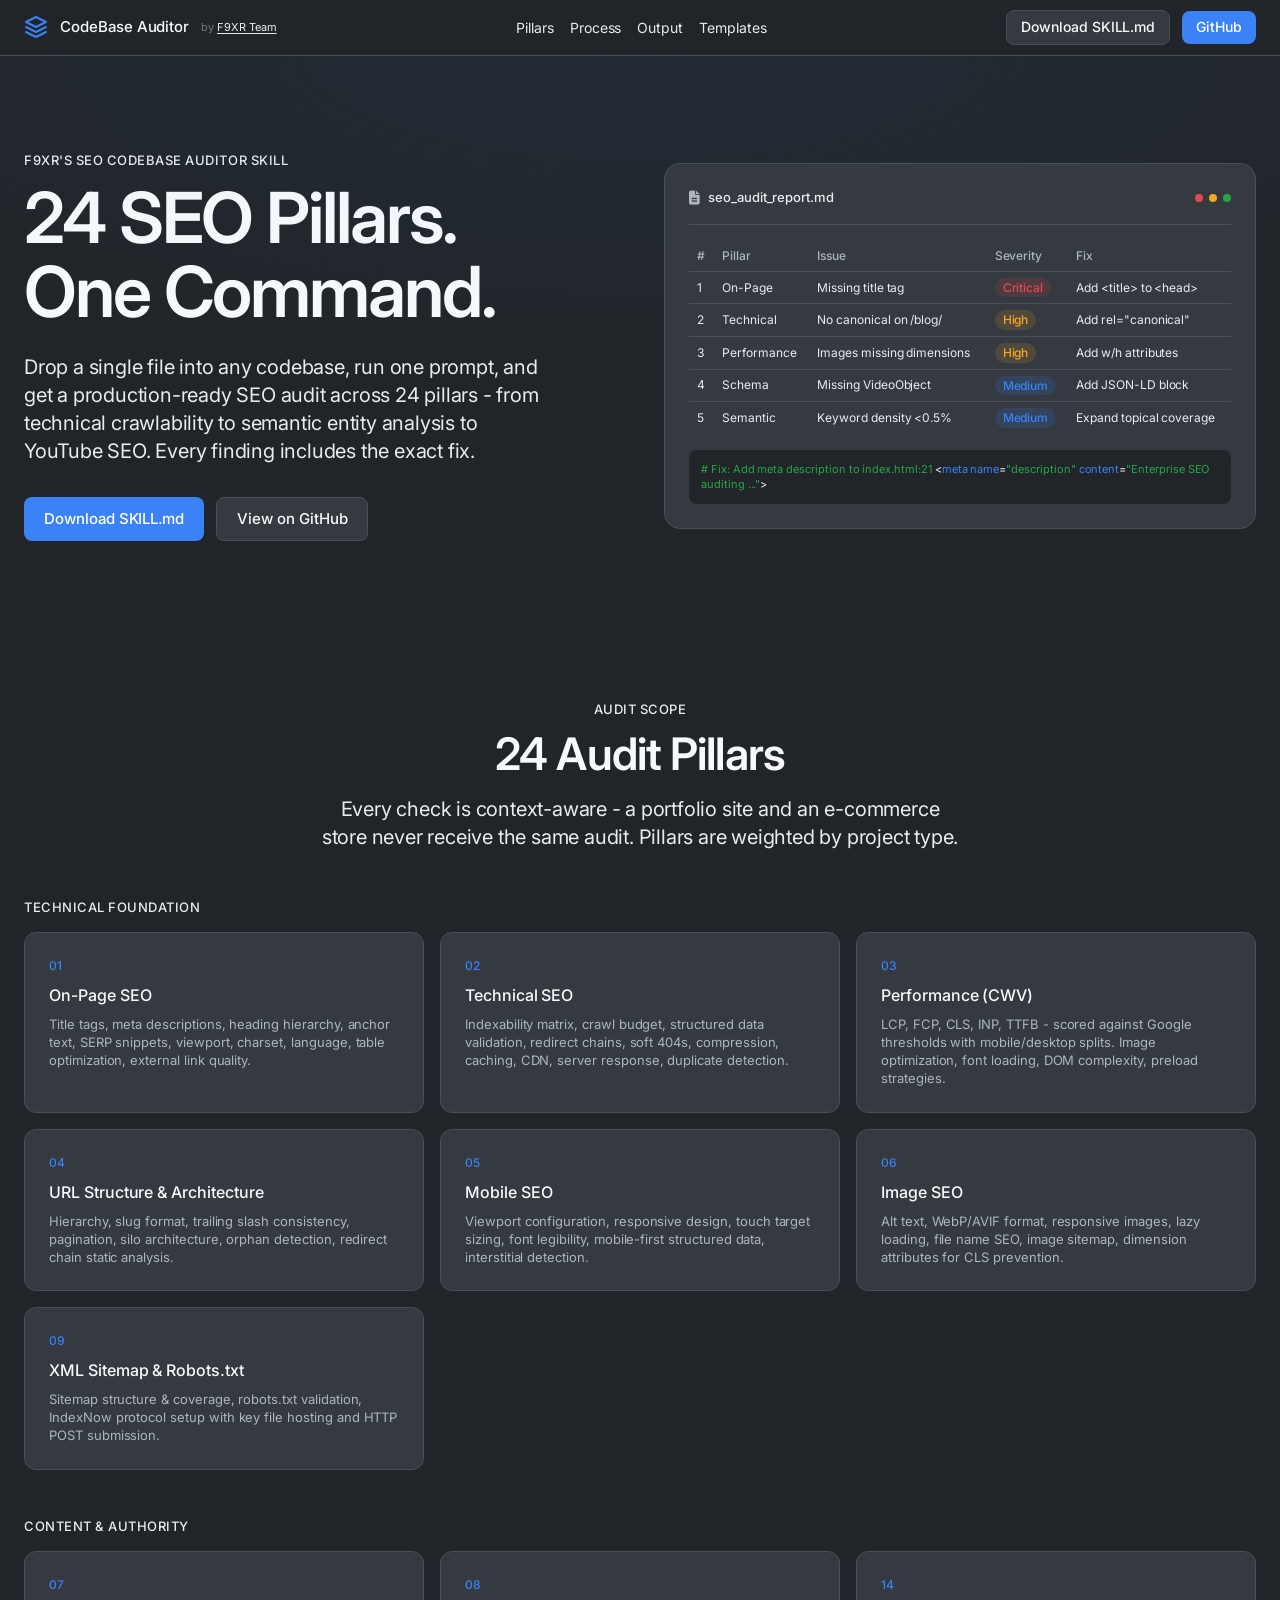
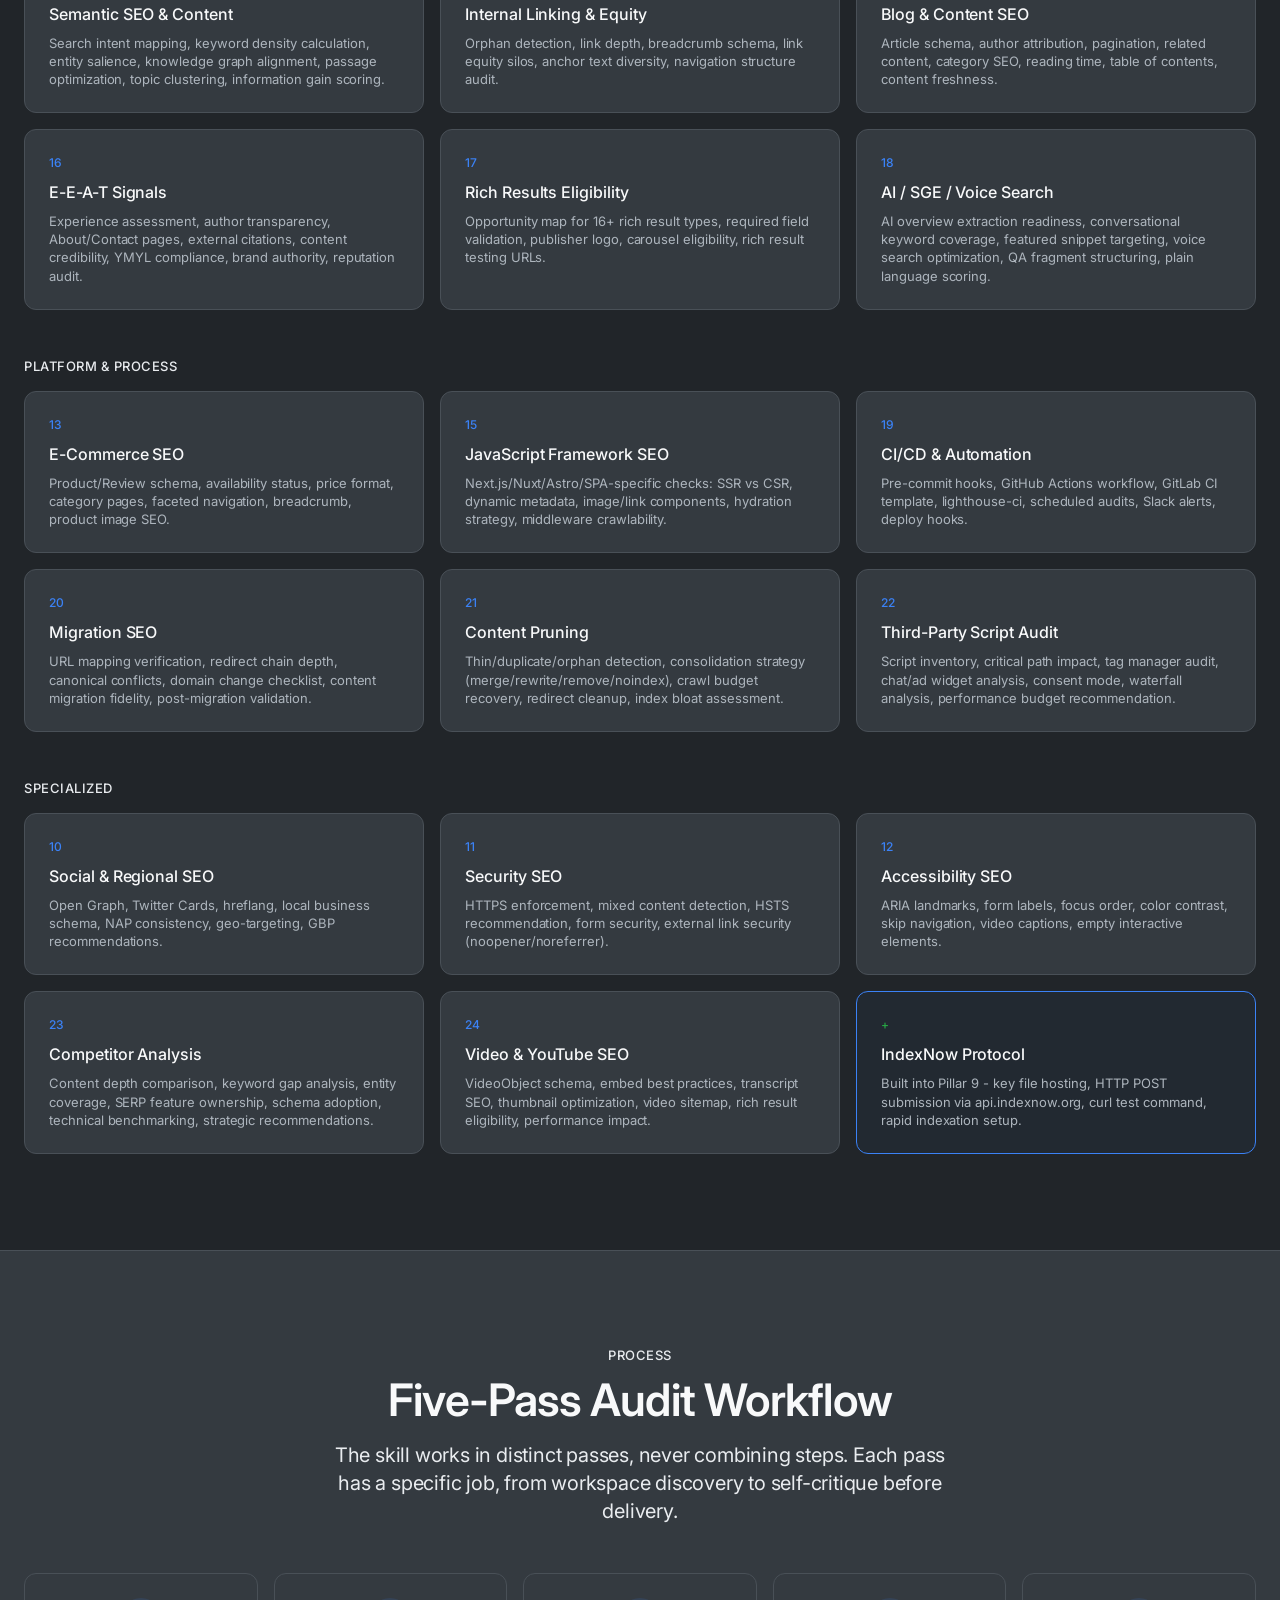
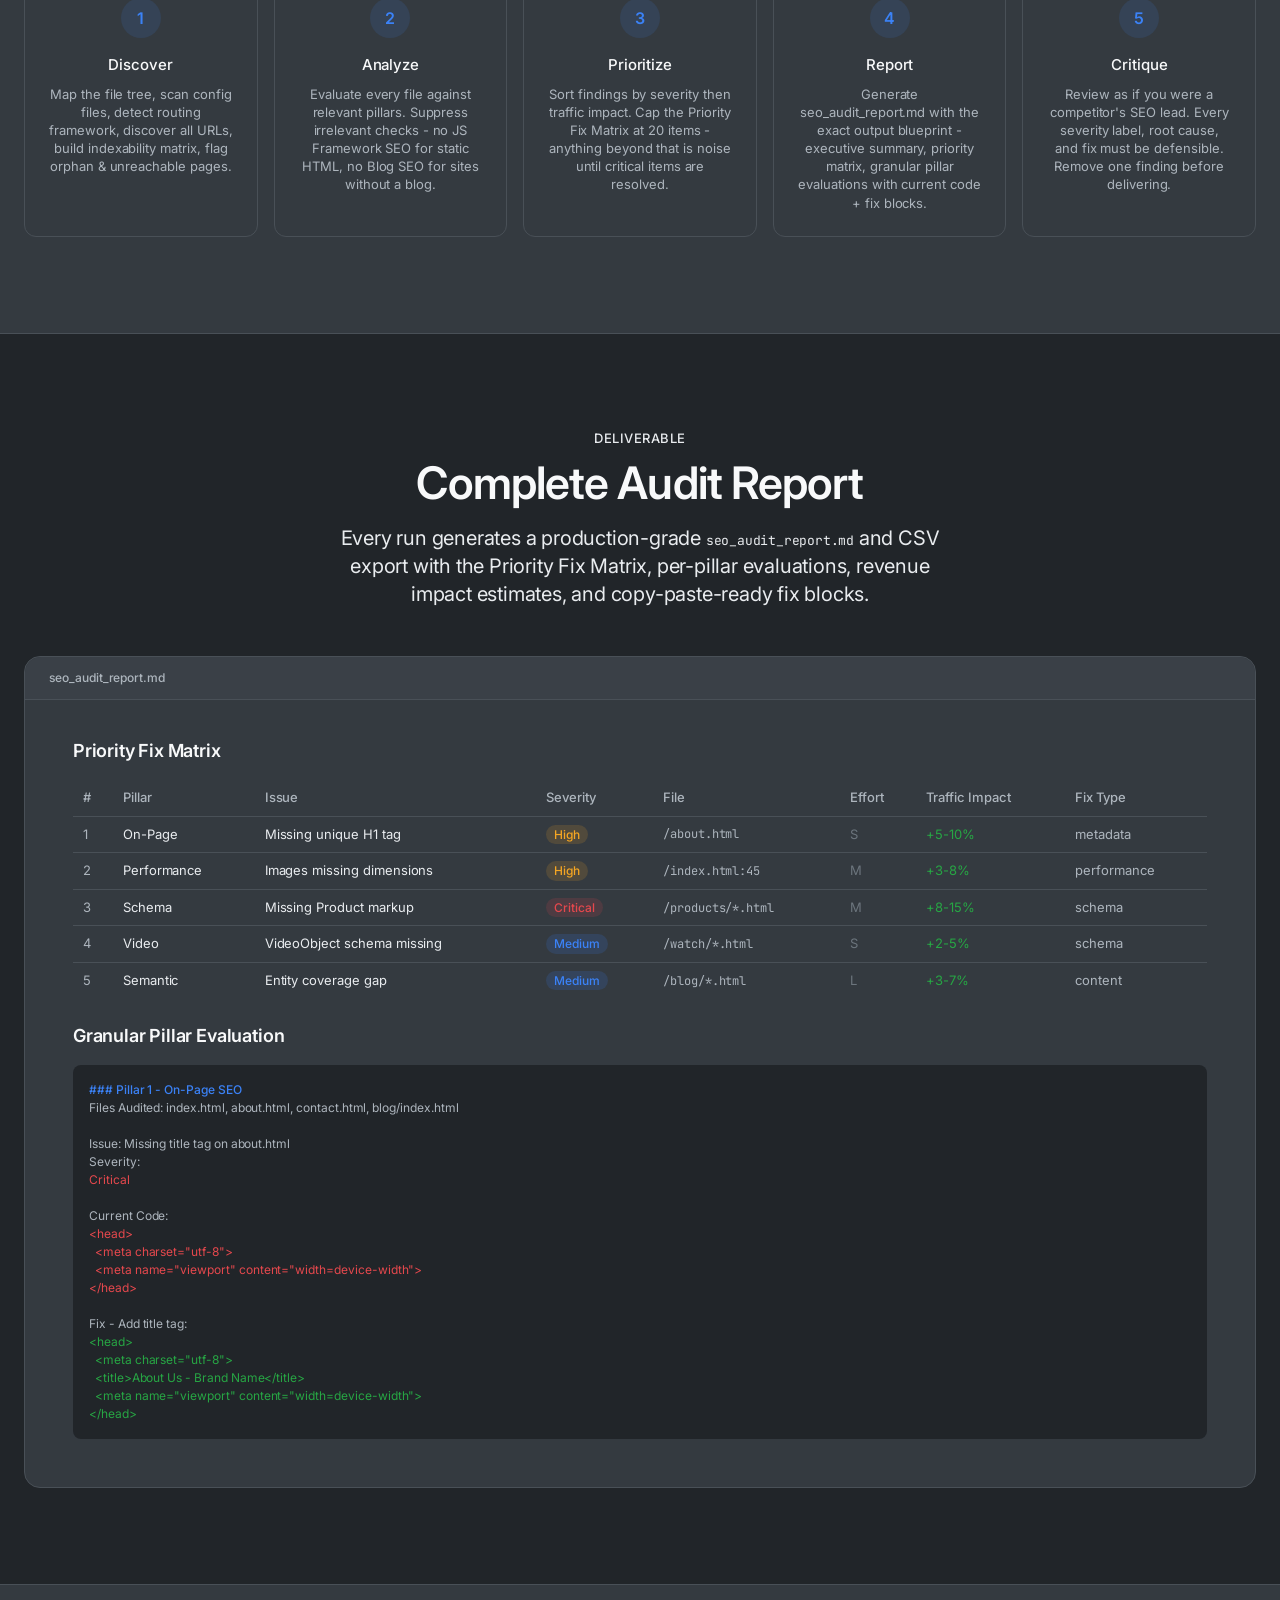
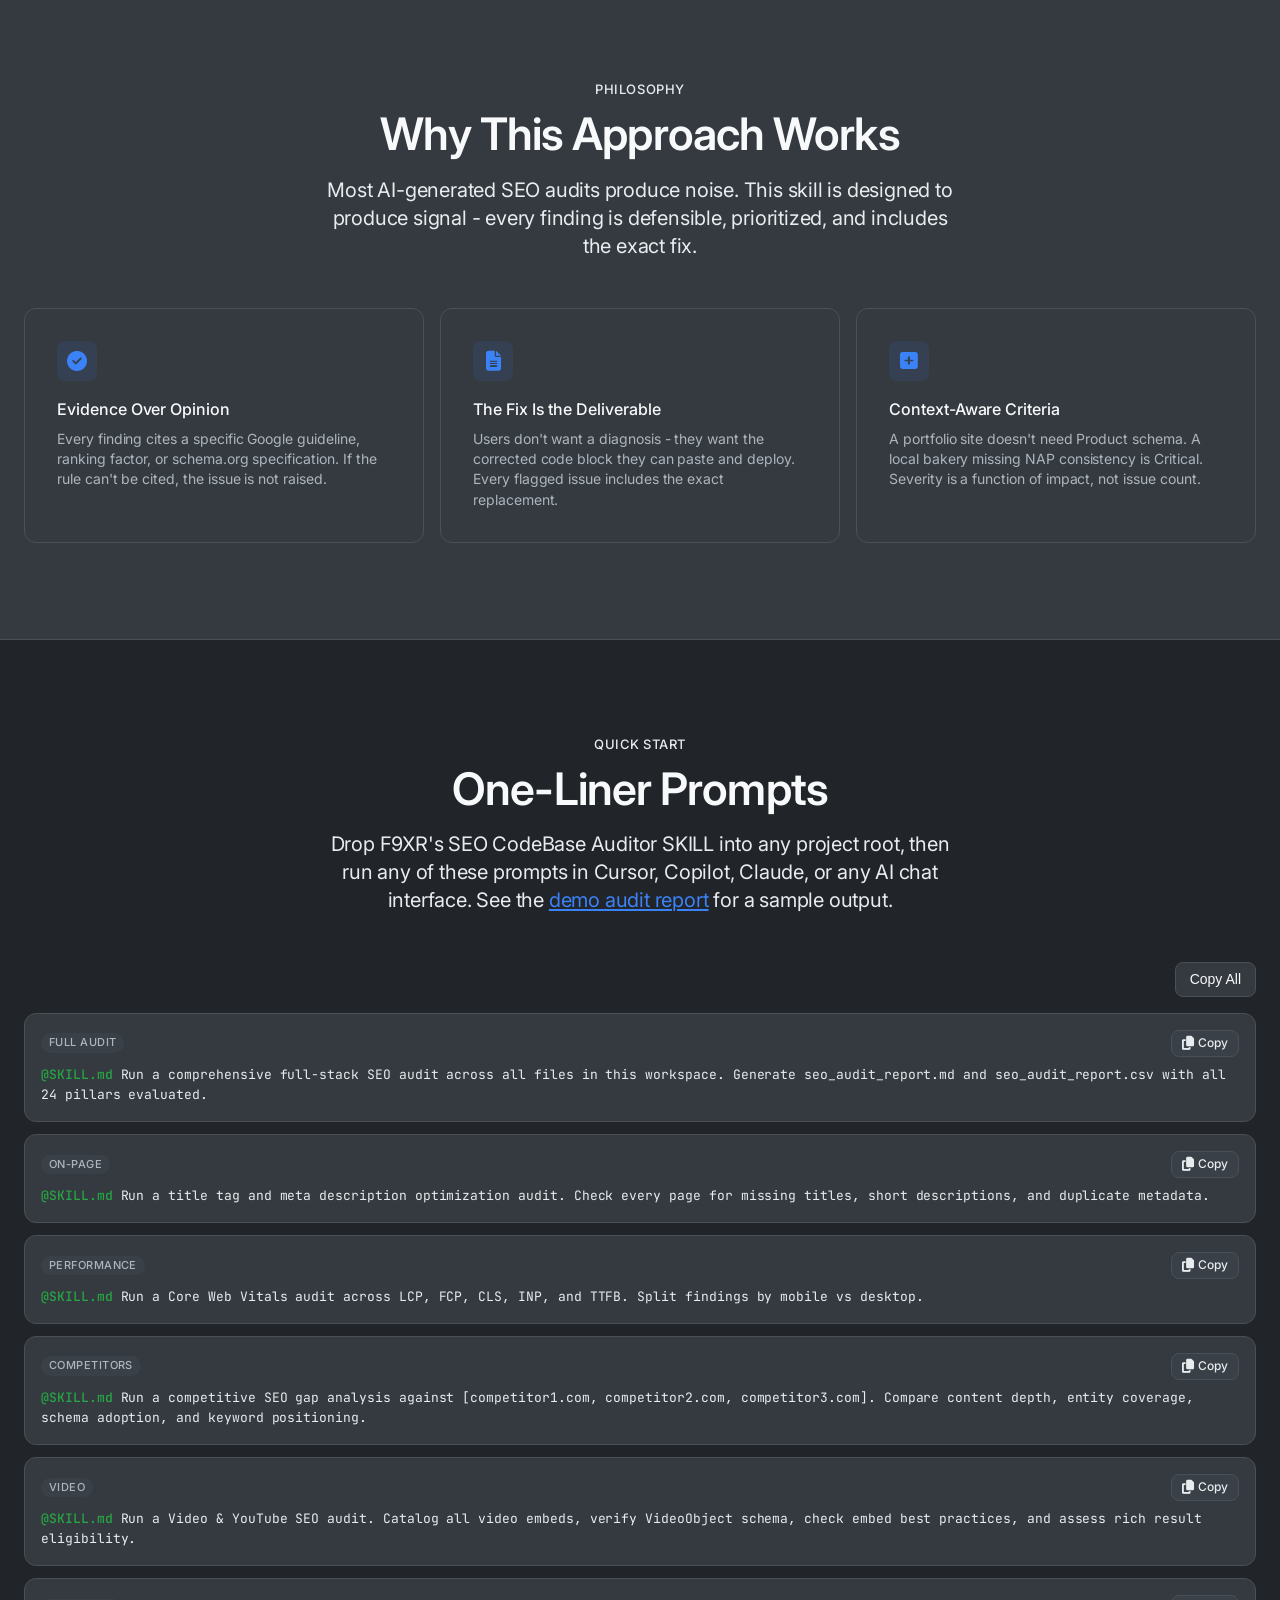
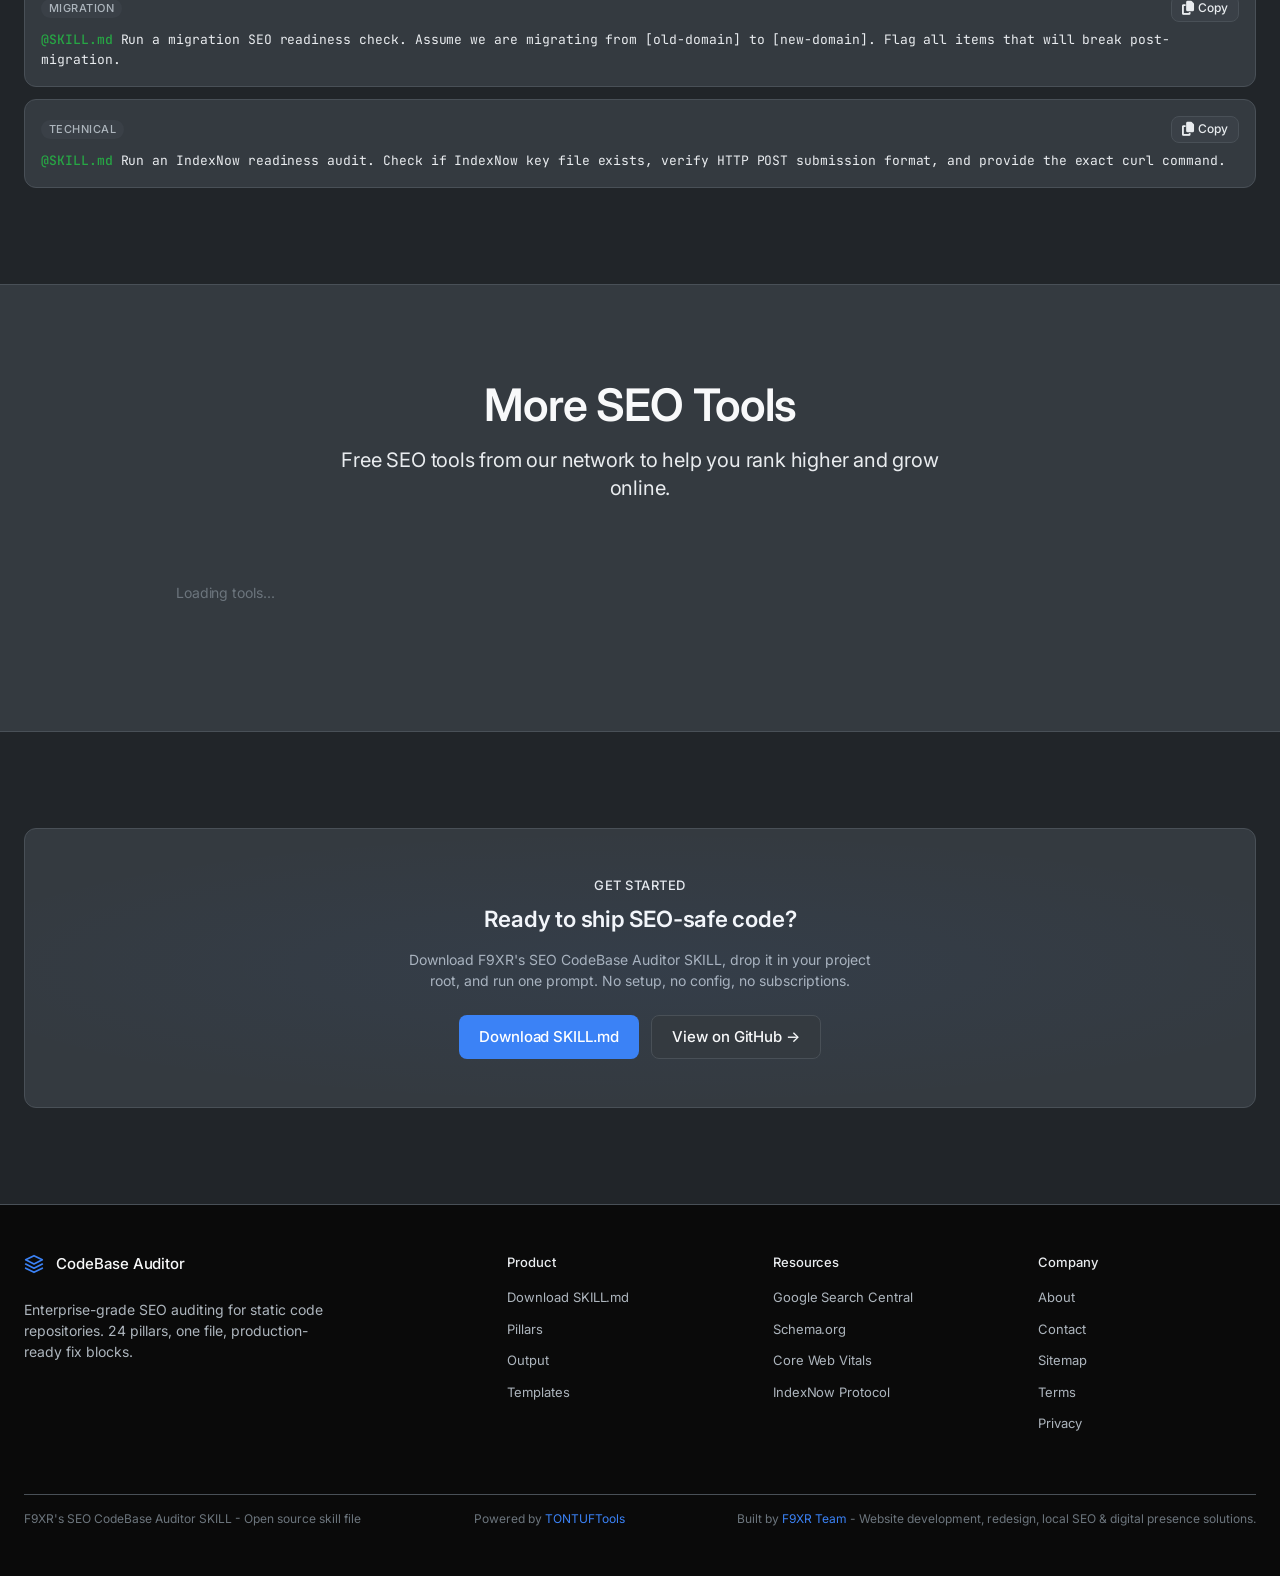
==== commit a4b6d8d0: "updated SKILL" ====
--- a/index.html
+++ b/index.html
@@ -3,12 +3,21 @@
 <head>
 <meta charset="utf-8">
 <meta name="viewport" content="width=device-width, initial-scale=1">
-<meta name="description" content="F9XR's SEO CodeBase Auditor SKILL - Enterprise-grade SEO auditing for static code repositories. Drop in SKILL.md, run one command, get production-ready fixes.">
+<meta name="description" content="SEO CodeBase Auditor SKILL - Enterprise-grade SEO auditing for static repos. Drop in SKILL.md, run one command, get fixes.">
+<link rel="canonical" href="https://f9xr.github.io/seo-audit-report-skill/">
+<link rel="icon" type="image/x-icon" href="https://f9xr.github.io/assets/favicon.ico">
+<link rel="icon" type="image/png" sizes="32x32" href="https://f9xr.github.io/assets/favicon-32x32.png">
+<link rel="icon" type="image/png" sizes="16x16" href="https://f9xr.github.io/assets/favicon-16x16.png">
+<link rel="apple-touch-icon" sizes="180x180" href="https://f9xr.github.io/assets/apple-touch-icon.png">
+<link rel="icon" type="image/png" sizes="192x192" href="https://f9xr.github.io/assets/android-chrome-192x192.png">
+<link rel="icon" type="image/png" sizes="512x512" href="https://f9xr.github.io/assets/android-chrome-512x512.png">
+<link rel="manifest" href="https://f9xr.github.io/assets/site.webmanifest">
+<meta name="theme-color" content="#3b82f6">
 <title>F9XR's SEO CodeBase Auditor SKILL - 24 Pillars. One Command.</title>
 <link rel="preconnect" href="https://fonts.googleapis.com">
 <link rel="preconnect" href="https://fonts.gstatic.com" crossorigin>
 <link href="https://fonts.googleapis.com/css2?family=Inter:wght@400;500;600&family=JetBrains+Mono:wght@400;500&display=swap" rel="stylesheet">
-<link rel="stylesheet" href="https://cdnjs.cloudflare.com/ajax/libs/font-awesome/6.7.2/css/all.min.css" crossorigin="anonymous">
+<link rel="stylesheet" href="https://cdnjs.cloudflare.com/ajax/libs/font-awesome/6.7.2/css/all.min.css" crossorigin="anonymous" media="print" onload="this.media='all'">
 <meta property="og:title" content="F9XR's SEO CodeBase Auditor SKILL - 24 Pillars. One Command.">
 <meta property="og:description" content="Enterprise-grade SEO auditing for static code repositories. Drop in SKILL.md, run one command, get production-ready fixes.">
 <meta property="og:image" content="https://f9xr.github.io/og-image.png">
@@ -20,24 +29,22 @@
 <meta name="twitter:description" content="Enterprise-grade SEO auditing for static code repositories. Drop in SKILL.md, run one command, get production-ready fixes.">
 <meta name="twitter:image" content="https://f9xr.github.io/og-image.png">
 <style>
-/* ========================================
-   DESIGN TOKENS (from DESIGN.md)
-   ======================================== */
+
 :root {
-  --primary: #5e6ad2;
-  --primary-hover: #828fff;
-  --primary-focus: #5e69d1;
-  --ink: #f7f8f8;
-  --ink-muted: #d0d6e0;
-  --ink-subtle: #8a8f98;
-  --ink-tertiary: #62666d;
-  --canvas: #010102;
-  --surface-1: #0f1011;
-  --surface-2: #141516;
-  --surface-3: #18191a;
-  --surface-4: #191a1b;
-  --hairline: #23252a;
-  --hairline-strong: #34343a;
+  --primary: #3b82f6;
+  --primary-hover: #60a5fa;
+  --primary-focus: #2563eb;
+  --ink: #f8f9fa;
+  --ink-muted: #e9ecef;
+  --ink-subtle: #adb5bd;
+  --ink-tertiary: #6c757d;
+  --canvas: #212529;
+  --surface-1: #343a40;
+  --surface-2: #3a4047;
+  --surface-3: #40474f;
+  --surface-4: #454c55;
+  --hairline: #495057;
+  --hairline-strong: #6c757d;
   --success: #27a644;
   --critical: #e5484d;
   --high: #f5a623;
@@ -59,12 +66,9 @@
   --nav-height: 56px;
 }
 
-/* ========================================
-   RESET & BASE
-   ======================================== */
 *,*::before,*::after{box-sizing:border-box;margin:0;padding:0}
 html{font-size:16px;-webkit-font-smoothing:antialiased;-moz-osx-font-smoothing:grayscale;scroll-behavior:smooth}
-body{background:var(--canvas);color:var(--ink);font-family:'Inter',-apple-system,system-ui,'Segoe UI',Roboto,sans-serif;font-weight:400;line-height:1.5;letter-spacing:-0.05px;min-height:100vh}
+body{background:var(--canvas);color:var(--ink);font-family:'Inter',-apple-system,system-ui,'Segoe UI',Roboto,sans-serif;font-weight:400;line-height:1.5;letter-spacing:-0.05px;min-height:100vh;padding-top:var(--nav-height)}
 img{max-width:100%;height:auto;display:block}
 a{color:var(--primary);text-decoration:none;transition:color 0.15s}
 a:hover,a:focus{color:var(--primary-hover)}
@@ -72,9 +76,6 @@
 code,pre{font-family:'JetBrains Mono','SF Mono','Menlo',monospace;font-size:0.8125rem}
 ::selection{background:var(--primary);color:var(--canvas)}
 
-/* ========================================
-   TYPOGRAPHY
-   ======================================== */
 .display-xl{font-size:clamp(2.25rem,5.5vw,5rem);font-weight:600;line-height:1.05;letter-spacing:-0.03em}
 .display-lg{font-size:clamp(2rem,3.5vw,3.5rem);font-weight:600;line-height:1.10;letter-spacing:-0.02em}
 .display-md{font-size:clamp(1.5rem,2.5vw,2.5rem);font-weight:600;line-height:1.15;letter-spacing:-0.015em}
@@ -89,19 +90,13 @@
 .eyebrow{font-size:0.8125rem;font-weight:500;line-height:1.30;letter-spacing:0.04em;text-transform:uppercase;color:var(--ink-muted);margin-bottom:var(--spacing-sm)}
 .mono{font-family:'JetBrains Mono','SF Mono','Menlo',monospace;font-size:0.8125rem;font-weight:400;line-height:1.50}
 
-/* ========================================
-   LAYOUT
-   ======================================== */
 .container{max-width:var(--max-width);margin:0 auto;padding:0 var(--spacing-lg)}
 .section{padding:var(--spacing-section) 0}
 .section-header{text-align:center;margin-bottom:var(--spacing-xxl)}
 .section-header .display-lg{margin-bottom:var(--spacing-md)}
 .section-header .subhead{color:var(--ink-muted);max-width:640px;margin:0 auto}
 
-/* ========================================
-   NAV
-   ======================================== */
-nav{position:sticky;top:0;z-index:100;background:var(--canvas);height:var(--nav-height);border-bottom:1px solid var(--hairline);display:flex;align-items:center}
+nav{position:fixed;top:0;left:0;right:0;z-index:100;background:var(--canvas);height:var(--nav-height);border-bottom:1px solid var(--hairline);display:flex;align-items:center;transform:translateY(0);transition:transform 0.3s ease}
 nav .container{width:100%;display:flex;align-items:center;justify-content:space-between}
 .nav-brand{display:flex;align-items:center;gap:var(--spacing-sm);font-weight:500;font-size:0.9375rem;color:var(--ink);text-decoration:none}
 .nav-brand svg{flex-shrink:0}
@@ -115,10 +110,8 @@
 .nav-ctas{display:flex;align-items:center;gap:var(--spacing-sm)}
 .nav-toggle{background:none;border:none;color:var(--ink);cursor:pointer;padding:var(--spacing-xs)}
 .nav-toggle.btn-icon{display:none}
-
-/* ========================================
-   BUTTONS
-   ======================================== */
+nav.hidden{transform:translateY(-100%)}
+
 .btn{display:inline-flex;align-items:center;gap:var(--spacing-xs);padding:8px 14px;border-radius:var(--rounded-md);font-size:0.875rem;font-weight:500;line-height:1.20;border:none;cursor:pointer;transition:background 0.15s,border-color 0.15s;text-decoration:none;white-space:nowrap}
 .btn:focus-visible{outline:2px solid var(--primary-focus);outline-offset:2px}
 .btn-primary{background:var(--primary);color:#fff}
@@ -132,26 +125,19 @@
 .btn-icon svg{width:18px;height:18px}
 .btn-icon i{font-size:18px}
 
-/* ========================================
-   SEVERITY BADGES
-   ======================================== */
 .badge{display:inline-block;padding:2px 8px;border-radius:var(--rounded-pill);font-size:0.75rem;font-weight:500;line-height:1.30}
 .badge-critical{background:rgba(229,72,77,0.15);color:var(--critical)}
 .badge-high{background:rgba(245,166,35,0.15);color:var(--high)}
-.badge-medium{background:rgba(94,106,210,0.15);color:var(--primary)}
+.badge-medium{background:rgba(59,130,246,0.15);color:var(--primary)}
 .badge-passed{background:rgba(39,166,68,0.15);color:var(--success)}
 
-/* ========================================
-   HERO
-   ======================================== */
 .hero{padding:clamp(3rem,8vw,6rem) 0 clamp(2rem,5vw,4rem);position:relative;overflow:hidden}
-.hero::before{content:'';position:absolute;inset:0;background:radial-gradient(ellipse 80% 60% at 50% 0%,rgba(94,106,210,0.06),transparent);pointer-events:none}
+.hero::before{content:'';position:absolute;inset:0;background:radial-gradient(ellipse 80% 60% at 50% 0%,rgba(59,130,246,0.06),transparent);pointer-events:none}
 .hero-grid{display:grid;grid-template-columns:1fr 1fr;gap:var(--spacing-xxl);align-items:center}
 .hero-content .display-xl{margin-bottom:var(--spacing-lg)}
 .hero-content .subhead{color:var(--ink-muted);margin-bottom:var(--spacing-xl);max-width:520px}
 .hero-ctas{display:flex;gap:var(--spacing-sm);flex-wrap:wrap}
 
-/* Hero report preview panel */
 .hero-preview{background:var(--surface-1);border:1px solid var(--hairline);border-radius:var(--rounded-xl);padding:var(--spacing-lg);overflow:hidden}
 .hero-preview-header{display:flex;align-items:center;justify-content:space-between;margin-bottom:var(--spacing-md);padding-bottom:var(--spacing-md);border-bottom:1px solid var(--hairline)}
 .hero-preview-title{font-size:0.8125rem;font-weight:500;color:var(--ink-muted);display:flex;align-items:center;gap:var(--spacing-xs)}
@@ -168,9 +154,6 @@
 .hero-preview-code .hl{color:var(--success)}
 .hero-preview-code .hl-kw{color:var(--primary)}
 
-/* ========================================
-   PILLARS
-   ======================================== */
 .pillar-grid{display:grid;grid-template-columns:repeat(3,1fr);gap:var(--spacing-md)}
 .pillar-card{background:var(--surface-1);border:1px solid var(--hairline);border-radius:var(--rounded-lg);padding:var(--spacing-lg);transition:border-color 0.2s,background 0.2s}
 .pillar-card:hover{border-color:var(--hairline-strong);background:var(--surface-2)}
@@ -183,19 +166,13 @@
 .pillar-group-header{margin-bottom:var(--spacing-md)}
 .pillar-group-header .eyebrow{margin-bottom:0}
 
-/* ========================================
-   PROCESS
-   ======================================== */
 .process-grid{display:grid;grid-template-columns:repeat(5,1fr);gap:var(--spacing-md)}
 .process-step{text-align:center;padding:var(--spacing-lg);background:var(--surface-1);border:1px solid var(--hairline);border-radius:var(--rounded-lg);position:relative}
-.process-step-num{width:40px;height:40px;border-radius:50%;background:rgba(94,106,210,0.12);color:var(--primary);display:flex;align-items:center;justify-content:center;font-size:1rem;font-weight:600;margin:0 auto var(--spacing-md)}
+.process-step-num{width:40px;height:40px;border-radius:50%;background:rgba(59,130,246,0.12);color:var(--primary);display:flex;align-items:center;justify-content:center;font-size:1rem;font-weight:600;margin:0 auto var(--spacing-md)}
 .process-step-title{font-size:0.9375rem;font-weight:500;color:var(--ink);margin-bottom:var(--spacing-xs)}
 .process-step-desc{font-size:0.8125rem;color:var(--ink-subtle);line-height:1.40}
 .process-arrow{display:none}
 
-/* ========================================
-   OUTPUT PREVIEW (Signature element)
-   ======================================== */
 .output-panel{background:var(--surface-1);border:1px solid var(--hairline);border-radius:var(--rounded-xl);padding:var(--spacing-xxl);position:relative}
 .output-panel::before{content:'seo_audit_report.md';position:absolute;top:0;left:0;right:0;padding:var(--spacing-sm) var(--spacing-lg);font-size:0.75rem;font-weight:500;color:var(--ink-subtle);background:var(--surface-2);border-radius:var(--rounded-xl) var(--rounded-xl) 0 0;border-bottom:1px solid var(--hairline)}
 .output-panel-inner{padding-top:var(--spacing-xl)}
@@ -209,20 +186,14 @@
 .output-fix-block .code-line.del{color:var(--critical)}
 .output-fix-block .code-line.ins{color:var(--success)}
 
-/* ========================================
-   DIFFERENTIATORS
-   ======================================== */
 .diff-grid{display:grid;grid-template-columns:repeat(3,1fr);gap:var(--spacing-md)}
 .diff-card{background:var(--surface-1);border:1px solid var(--hairline);border-radius:var(--rounded-lg);padding:var(--spacing-xl)}
-.diff-card-icon{width:40px;height:40px;border-radius:var(--rounded-md);display:flex;align-items:center;justify-content:center;margin-bottom:var(--spacing-md);background:rgba(94,106,210,0.1);color:var(--primary)}
+.diff-card-icon{width:40px;height:40px;border-radius:var(--rounded-md);display:flex;align-items:center;justify-content:center;margin-bottom:var(--spacing-md);background:rgba(59,130,246,0.1);color:var(--primary)}
 .diff-card-icon svg{width:20px;height:20px}
 .diff-card-icon i{font-size:20px}
 .diff-card-title{font-size:1rem;font-weight:500;color:var(--ink);margin-bottom:var(--spacing-xs)}
 .diff-card-desc{font-size:0.875rem;color:var(--ink-subtle);line-height:1.45}
 
-/* ========================================
-   PROMPT CODE
-   ======================================== */
 .prompt-toolbar{display:flex;justify-content:flex-end;margin-bottom:var(--spacing-md)}
 .prompt-block{background:var(--surface-1);border:1px solid var(--hairline);border-radius:var(--rounded-lg);padding:var(--spacing-md);margin-bottom:var(--spacing-sm);transition:border-color 0.2s}
 .prompt-block:hover{border-color:var(--hairline-strong)}
@@ -237,9 +208,6 @@
 .prompt-block code{display:block;font-size:0.8125rem;color:var(--ink-muted);white-space:pre-wrap;word-break:break-word;padding-right:4px;line-height:1.55}
 .prompt-block .prompt-cmd{color:var(--success);font-weight:500}
 
-/* ========================================
-   BACK TO TOP
-   ======================================== */
 .back-to-top{position:fixed;bottom:24px;right:24px;z-index:1000;width:44px;height:44px;border-radius:50%;background:var(--primary);color:#fff;border:none;cursor:pointer;display:flex;align-items:center;justify-content:center;opacity:0;visibility:hidden;transition:opacity 0.3s,visibility 0.3s,background 0.15s;box-shadow:0 4px 12px rgba(0,0,0,0.3)}
 .back-to-top.visible{opacity:1;visibility:visible}
 .back-to-top:hover{background:var(--primary-hover)}
@@ -247,18 +215,12 @@
 .back-to-top svg{width:20px;height:20px;stroke:currentColor;fill:none;stroke-width:2;stroke-linecap:round;stroke-linejoin:round}
 .back-to-top i{font-size:20px}
 
-/* ========================================
-   CTA BANNER
-   ======================================== */
 .cta-banner{background:var(--surface-1);border:1px solid var(--hairline);border-radius:var(--rounded-lg);padding:var(--spacing-xxl);text-align:center;position:relative;overflow:hidden}
-.cta-banner::before{content:'';position:absolute;inset:0;background:radial-gradient(ellipse 60% 50% at 50% 50%,rgba(94,106,210,0.05),transparent);pointer-events:none}
+.cta-banner::before{content:'';position:absolute;inset:0;background:radial-gradient(ellipse 60% 50% at 50% 50%,rgba(59,130,246,0.05),transparent);pointer-events:none}
 .cta-banner .headline{margin-bottom:var(--spacing-md)}
 .cta-banner .body-sm{color:var(--ink-subtle);max-width:480px;margin:0 auto var(--spacing-lg)}
 
-/* ========================================
-   FOOTER
-   ======================================== */
-footer{background:var(--canvas);border-top:1px solid var(--hairline);padding:var(--spacing-xxl) 0}
+footer{background:#0a0a0a;border-top:1px solid var(--hairline);padding:var(--spacing-xxl) 0}
 .footer-grid{display:grid;grid-template-columns:2fr 1fr 1fr 1fr;gap:var(--spacing-xxl)}
 .footer-brand .body-sm{color:var(--ink-subtle);margin-top:var(--spacing-sm);max-width:300px}
 .footer-col-title{font-size:0.8125rem;font-weight:500;color:var(--ink-muted);margin-bottom:var(--spacing-md)}
@@ -266,19 +228,21 @@
 .footer-col a:hover{color:var(--ink)}
 .footer-bottom{margin-top:var(--spacing-xxl);padding-top:var(--spacing-md);border-top:1px solid var(--hairline);display:flex;justify-content:space-between;align-items:center}
 .footer-bottom .caption{color:var(--ink-tertiary)}
-
-/* ========================================
-   TIMELINE ANIMATION
-   ======================================== */
+.tools-grid{display:grid;grid-template-columns:repeat(3,1fr);gap:var(--spacing-sm)}
+.tools-card{background:var(--surface-1);border:1px solid var(--hairline);border-radius:var(--rounded-md);padding:var(--spacing-sm) var(--spacing-md);transition:border-color 0.2s,transform 0.2s;display:flex;flex-direction:column;text-decoration:none;cursor:pointer}
+.tools-card:hover{border-color:var(--primary);transform:translateY(-1px)}
+.tools-card-num{font-size:0.625rem;font-weight:600;color:var(--ink-subtle);letter-spacing:0.05em;font-family:'JetBrains Mono',monospace;margin-bottom:2px}
+.tools-card-title{font-size:0.875rem;font-weight:500;color:var(--ink);line-height:1.3}
+.tools-card-link{margin-left:auto;font-size:0.875rem;color:var(--primary);opacity:0;transition:opacity 0.15s,transform 0.15s;transform:translateX(-4px)}
+.tools-card:hover .tools-card-link{opacity:1;transform:translateX(0)}
+.tools-loading{color:var(--ink-tertiary);font-size:0.875rem;text-align:center;padding:var(--spacing-xl) 0}
+
 @media (prefers-reduced-motion:no-preference){
   .fade-in{opacity:0;transform:translateY(20px);transition:opacity 0.6s ease,transform 0.6s ease}
   .fade-in.visible{opacity:1;transform:translateY(0)}
 }
 @keyframes navFadeIn{from{opacity:0;transform:translateY(-4px)}to{opacity:1;transform:translateY(0)}}
 
-/* ========================================
-   RESPONSIVE
-   ======================================== */
 @media(max-width:1024px){
   .hero-grid{grid-template-columns:1fr;gap:var(--spacing-xl)}
   .hero-preview{order:-1}
@@ -291,7 +255,7 @@
 
 @media(max-width:768px){
   .nav-links{display:none}
-  .nav-links.open{display:flex;flex-direction:column;position:absolute;top:var(--nav-height);left:0;right:0;background:var(--surface-1);border-bottom:1px solid var(--hairline);padding:var(--spacing-md);gap:var(--spacing-sm);z-index:99;animation:navFadeIn 0.2s ease}
+  .nav-links.open{display:flex;flex-direction:column;position:absolute;top:var(--nav-height);left:0;right:0;background:#0a0a0a;border-bottom:1px solid var(--hairline);padding:var(--spacing-md);gap:var(--spacing-sm);z-index:99;animation:navFadeIn 0.2s ease}
   .nav-toggle.btn-icon{display:inline-flex}
   .nav-ctas .btn-secondary,.nav-byline{display:none}
   .pillar-grid{grid-template-columns:1fr}
@@ -301,6 +265,7 @@
   .diff-grid{grid-template-columns:1fr}
   .footer-grid{grid-template-columns:1fr;gap:var(--spacing-lg)}
   .footer-bottom{flex-direction:column;gap:var(--spacing-sm);text-align:center}
+  .tools-grid{grid-template-columns:repeat(2,1fr);gap:var(--spacing-xs)}
   .output-matrix{font-size:0.6875rem}
   .output-matrix th,.output-matrix td{padding:5px 6px}
 }
@@ -314,6 +279,7 @@
   .output-panel{padding:var(--spacing-md)}
   .output-panel-inner{padding-top:var(--spacing-lg)}
   .cta-banner{padding:var(--spacing-lg)}
+  .tools-grid{grid-template-columns:1fr;gap:var(--spacing-xs)}
 }
 </style>
 <script type="application/ld+json">
@@ -333,6 +299,8 @@
       "url": "https://f9xr.github.io/seo-audit-report-skill/",
       "name": "F9XR's SEO CodeBase Auditor SKILL",
       "description": "Enterprise-grade SEO auditing for static code repositories. 24 pillars, one file, production-ready fix blocks.",
+      "datePublished": "2025-01-01",
+      "dateModified": "2026-07-11",
       "publisher": { "@id": "https://f9xr.github.io/#organization" },
       "potentialAction": {
         "@type": "SearchAction",
@@ -343,14 +311,12 @@
   ]
 }
 </script>
+<link rel="alternate" type="text/markdown" href="https://f9xr.github.io/seo-audit-report-skill/llms.txt" title="LLM-readable site description">
 </head>
 <body>
 <a href="#pillars" class="skip-link" style="position:absolute;top:-100px;left:0;background:var(--primary);color:#fff;padding:8px 16px;z-index:10000;transition:top 0.2s">Skip to main content</a>
 <style>.skip-link:focus{top:0}</style>
 
-<!-- ========================================
-     NAV
-     ======================================== -->
 <header>
 <nav>
   <div class="container">
@@ -378,9 +344,6 @@
 </nav>
 </header>
 
-<!-- ========================================
-     HERO
-     ======================================== -->
 <section class="hero">
   <div class="container">
     <div class="hero-grid">
@@ -424,9 +387,6 @@
   </div>
 </section>
 
-<!-- ========================================
-     PILLARS
-     ======================================== -->
 <section class="section" id="pillars">
   <div class="container">
     <div class="section-header fade-in">
@@ -488,7 +448,7 @@
         <div class="pillar-card"><div class="pillar-card-num">12</div><div class="pillar-card-title">Accessibility SEO</div><div class="pillar-card-desc">ARIA landmarks, form labels, focus order, color contrast, skip navigation, video captions, empty interactive elements.</div></div>
         <div class="pillar-card"><div class="pillar-card-num">23</div><div class="pillar-card-title">Competitor Analysis</div><div class="pillar-card-desc">Content depth comparison, keyword gap analysis, entity coverage, SERP feature ownership, schema adoption, technical benchmarking, strategic recommendations.</div></div>
         <div class="pillar-card"><div class="pillar-card-num">24</div><div class="pillar-card-title">Video &amp; YouTube SEO</div><div class="pillar-card-desc">VideoObject schema, embed best practices, transcript SEO, thumbnail optimization, video sitemap, rich result eligibility, performance impact.</div></div>
-        <div class="pillar-card" style="border-color:var(--primary);background:rgba(94,106,210,0.04)">
+        <div class="pillar-card" style="border-color:var(--primary);background:rgba(59,130,246,0.04)">
           <div class="pillar-card-num" style="color:var(--success)">+</div>
           <div class="pillar-card-title">IndexNow Protocol</div>
           <div class="pillar-card-desc">Built into Pillar 9 - key file hosting, HTTP POST submission via api.indexnow.org, curl test command, rapid indexation setup.</div>
@@ -498,9 +458,6 @@
   </div>
 </section>
 
-<!-- ========================================
-     HOW IT WORKS (5-Pass Process)
-     ======================================== -->
 <section class="section" id="how-it-works" style="background:var(--surface-1);border-top:1px solid var(--hairline);border-bottom:1px solid var(--hairline)">
   <div class="container">
     <div class="section-header fade-in">
@@ -548,9 +505,6 @@
   </div>
 </section>
 
-<!-- ========================================
-     OUTPUT BLUEPRINT PREVIEW (Signature)
-     ======================================== -->
 <section class="section" id="output">
   <div class="container">
     <div class="section-header fade-in">
@@ -654,9 +608,6 @@
   </div>
 </section>
 
-<!-- ========================================
-     DIFFERENTIATORS
-     ======================================== -->
 <section class="section" id="why" style="background:var(--surface-1);border-top:1px solid var(--hairline);border-bottom:1px solid var(--hairline)">
   <div class="container">
     <div class="section-header fade-in">
@@ -690,9 +641,6 @@
   </div>
 </section>
 
-<!-- ========================================
-     PROMPT TEMPLATES
-     ======================================== -->
 <section class="section" id="templates">
   <div class="container">
     <div class="section-header fade-in">
@@ -742,7 +690,7 @@
             <span>Copy</span>
           </button>
         </div>
-        <code><span class="prompt-cmd">@SKILL.md</span> Run a competitive SEO gap analysis against [competitor1.com, competitor2.com]. Compare content depth, entity coverage, schema adoption, and keyword positioning.</code>
+        <code><span class="prompt-cmd">@SKILL.md</span> Run a competitive SEO gap analysis against [competitor1.com, competitor2.com, competitor3.com]. Compare content depth, entity coverage, schema adoption, and keyword positioning.</code>
       </div>
       <div class="prompt-block">
         <div class="prompt-block-head">
@@ -778,9 +726,18 @@
   </div>
 </section>
 
-<!-- ========================================
-     CTA BANNER
-     ======================================== -->
+<section class="section" id="seo-tools" style="background:var(--surface-1);border-top:1px solid var(--hairline);border-bottom:1px solid var(--hairline)">
+  <div class="container">
+    <div class="section-header fade-in">
+      <h2 class="display-lg">More SEO Tools</h2>
+      <p class="subhead">Free SEO tools from our network to help you rank higher and grow online.</p>
+    </div>
+    <div class="tools-grid fade-in" id="seoToolsGrid">
+      <div class="tools-loading" id="seoToolsLoading">Loading tools...</div>
+    </div>
+  </div>
+</section>
+
 <section class="section">
   <div class="container">
     <div class="cta-banner fade-in">
@@ -795,9 +752,6 @@
   </div>
 </section>
 
-<!-- ========================================
-     FOOTER
-     ======================================== -->
 <footer>
   <div class="container">
     <div class="footer-grid">
@@ -824,21 +778,21 @@
       </div>
       <div class="footer-col">
         <div class="footer-col-title">Company</div>
-        <a href="https://f9xr.github.io" target="_blank" rel="noopener noreferrer">F9XR Team</a>
-        <a href="https://github.com/f9xr/seo-audit-report-skill" target="_blank" rel="noopener noreferrer">GitHub</a>
-        <a href="https://inakm.github.io/" target="_blank" rel="noopener noreferrer">Anjani Kumar Mishra (Dev)</a>
+        <a href="https://f9xr.github.io/pages/about.html" target="_blank" rel="noopener noreferrer">About</a>
+        <a href="https://f9xr.github.io/pages/contact.html" target="_blank" rel="noopener noreferrer">Contact</a>
+        <a href="https://f9xr.github.io/pages/sitemap.html" target="_blank" rel="noopener noreferrer">Sitemap</a>
+        <a href="https://f9xr.github.io/legals/terms.html" target="_blank" rel="noopener noreferrer">Terms</a>
+        <a href="https://f9xr.github.io/legals/privacy.html" target="_blank" rel="noopener noreferrer">Privacy</a>
       </div>
     </div>
     <div class="footer-bottom">
       <span class="caption">F9XR's SEO CodeBase Auditor SKILL - Open source skill file</span>
+      <span class="caption">Powered by <a href="https://tontuftools.blogspot.com/" target="_blank" rel="noopener noreferrer">TONTUFTools</a></span>
       <span class="caption">Built by <a href="https://f9xr.github.io" target="_blank" rel="noopener noreferrer">F9XR Team</a> - Website development, redesign, local SEO &amp; digital presence solutions.</span>
     </div>
   </div>
 </footer>
 
-<!-- ========================================
-     INTERSECTION OBSERVER
-     ======================================== -->
 <button id="backToTop" class="back-to-top" aria-label="Back to top">
   <i class="fas fa-chevron-up"></i>
 </button>
@@ -846,6 +800,14 @@
 <script>
 document.addEventListener('DOMContentLoaded',function(){
   if(window.matchMedia('(prefers-reduced-motion:reduce)').matches)return;
+  var nav=document.querySelector('nav');
+  var lastScroll=0;
+  window.addEventListener('scroll',function(){
+    var cur=window.scrollY;
+    if(cur>lastScroll&&cur>100){nav.classList.add('hidden')}
+    else{nav.classList.remove('hidden')}
+    lastScroll=cur;
+  });
   var els=document.querySelectorAll('.fade-in');
   if(els.length===0)return;
   var obs=new IntersectionObserver(function(entries){
@@ -855,7 +817,6 @@
   },{threshold:0.1});
   els.forEach(function(el){obs.observe(el)});
 
-  // Mobile nav toggle
   var navToggle=document.getElementById('navToggle');
   var navLinks=document.getElementById('navLinks');
   if(navToggle&&navLinks){
@@ -864,7 +825,6 @@
     document.addEventListener('click',function(e){if(!navLinks.contains(e.target)&&!navToggle.contains(e.target))navLinks.classList.remove('open')});
   }
 
-  // Back to top
   var btt=document.getElementById('backToTop');
   if(btt){
     window.addEventListener('scroll',function(){if(window.scrollY>300)btt.classList.add('visible');else btt.classList.remove('visible')});
@@ -895,7 +855,33 @@
     setTimeout(function(){btn.textContent='Copy All';},2000);
   });
  }
+
+function showrecentposts(json){
+  var grid=document.getElementById('seoToolsGrid');
+  var loading=document.getElementById('seoToolsLoading');
+  if(loading)loading.remove();
+  if(!json||!json.feed||!json.feed.entry)return;
+  var entries=json.feed.entry;
+  for(var i=0;i<entries.length;i++){
+    var entry=entries[i];
+    var title=entry.title?entry.title.$t:'';
+    var link='#';
+    if(entry.link){
+      for(var j=0;j<entry.link.length;j++){
+        if(entry.link[j].rel==='alternate'){link=entry.link[j].href;break}
+      }
+    }
+    var card=document.createElement('a');
+    card.href=link;
+    card.target='_blank';
+    card.rel='noopener noreferrer';
+    card.className='tools-card';
+    card.innerHTML='<div class="tools-card-num">'+String(i+1).padStart(2,'0')+'</div><div style="display:flex;align-items:center;justify-content:space-between;gap:var(--spacing-sm)"><div class="tools-card-title">'+title+'</div><div class="tools-card-link">\u2192</div></div>';
+    grid.appendChild(card);
+  }
+ }
 </script>
+<script src="https://tontuftools.blogspot.com/feeds/posts/default/-/SEO?orderby=published&alt=json-in-script&callback=showrecentposts&max-results=10"></script>
 
 </body>
 </html>
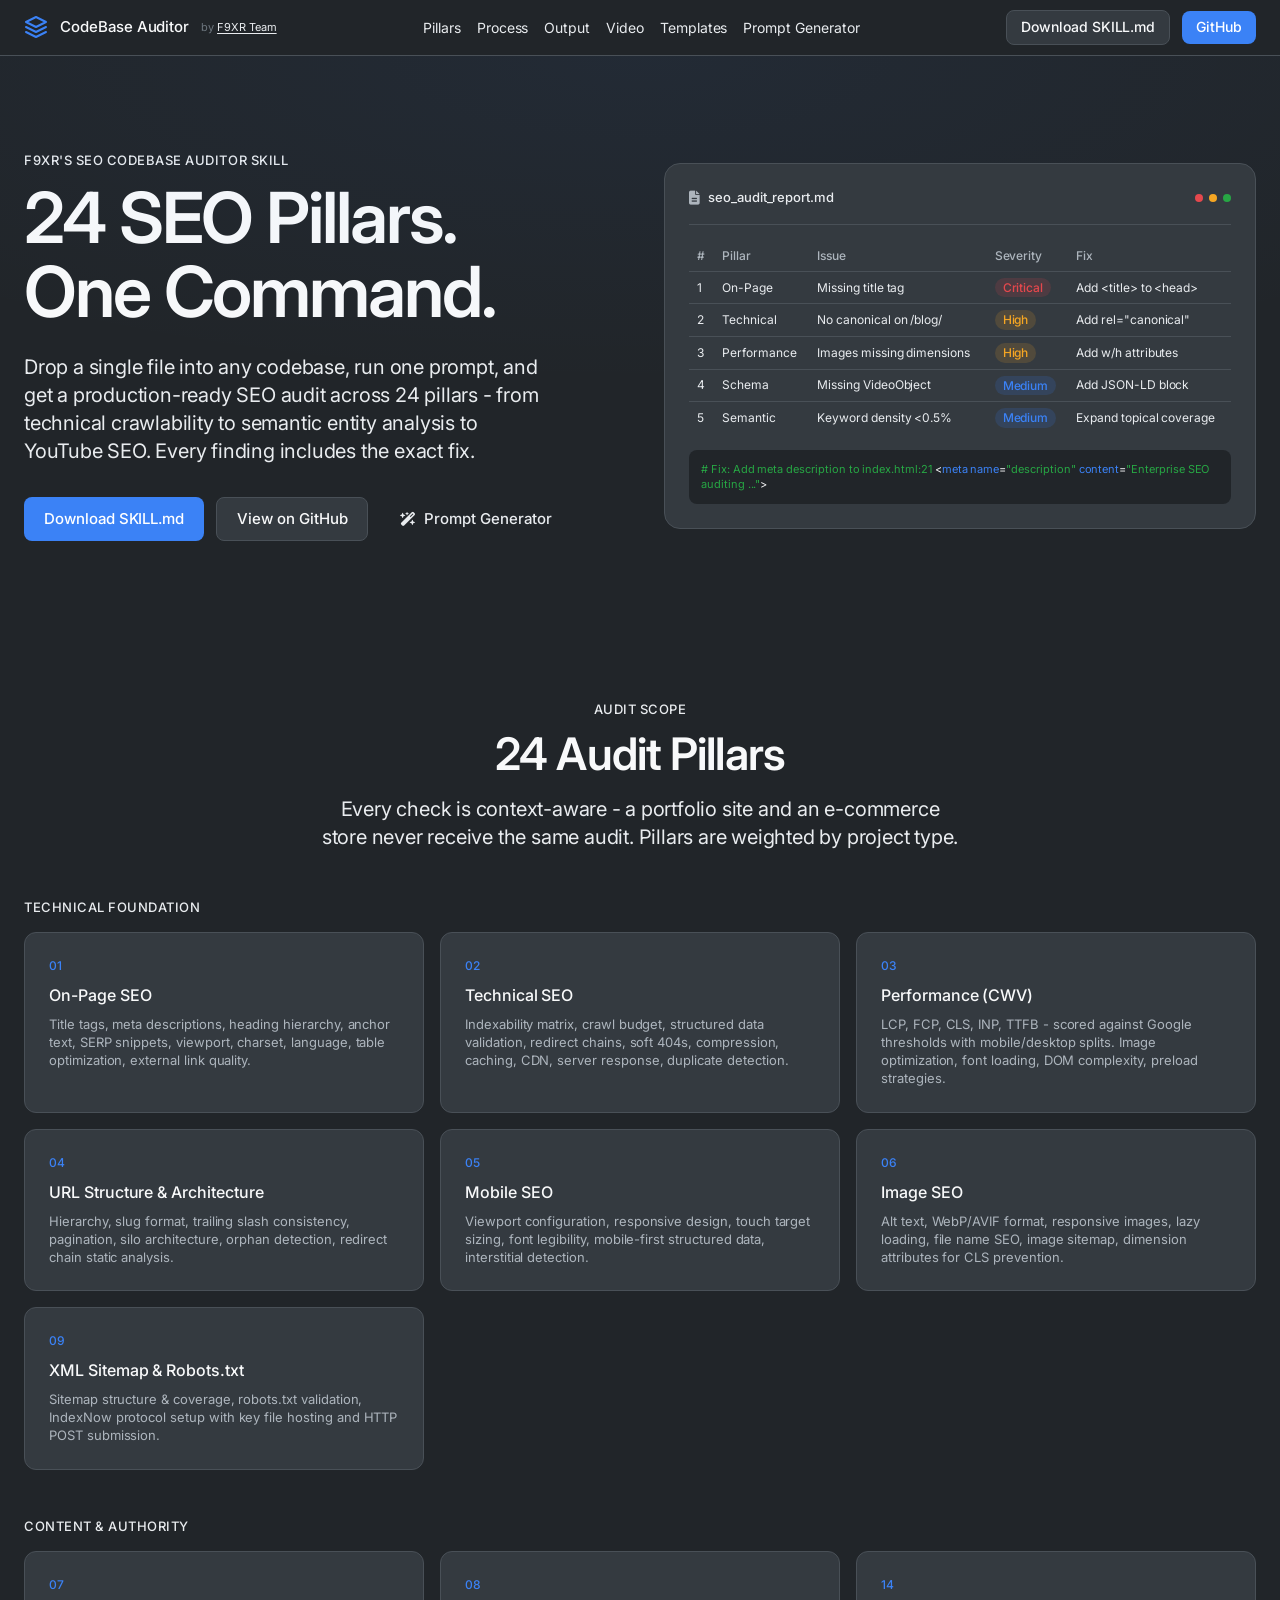
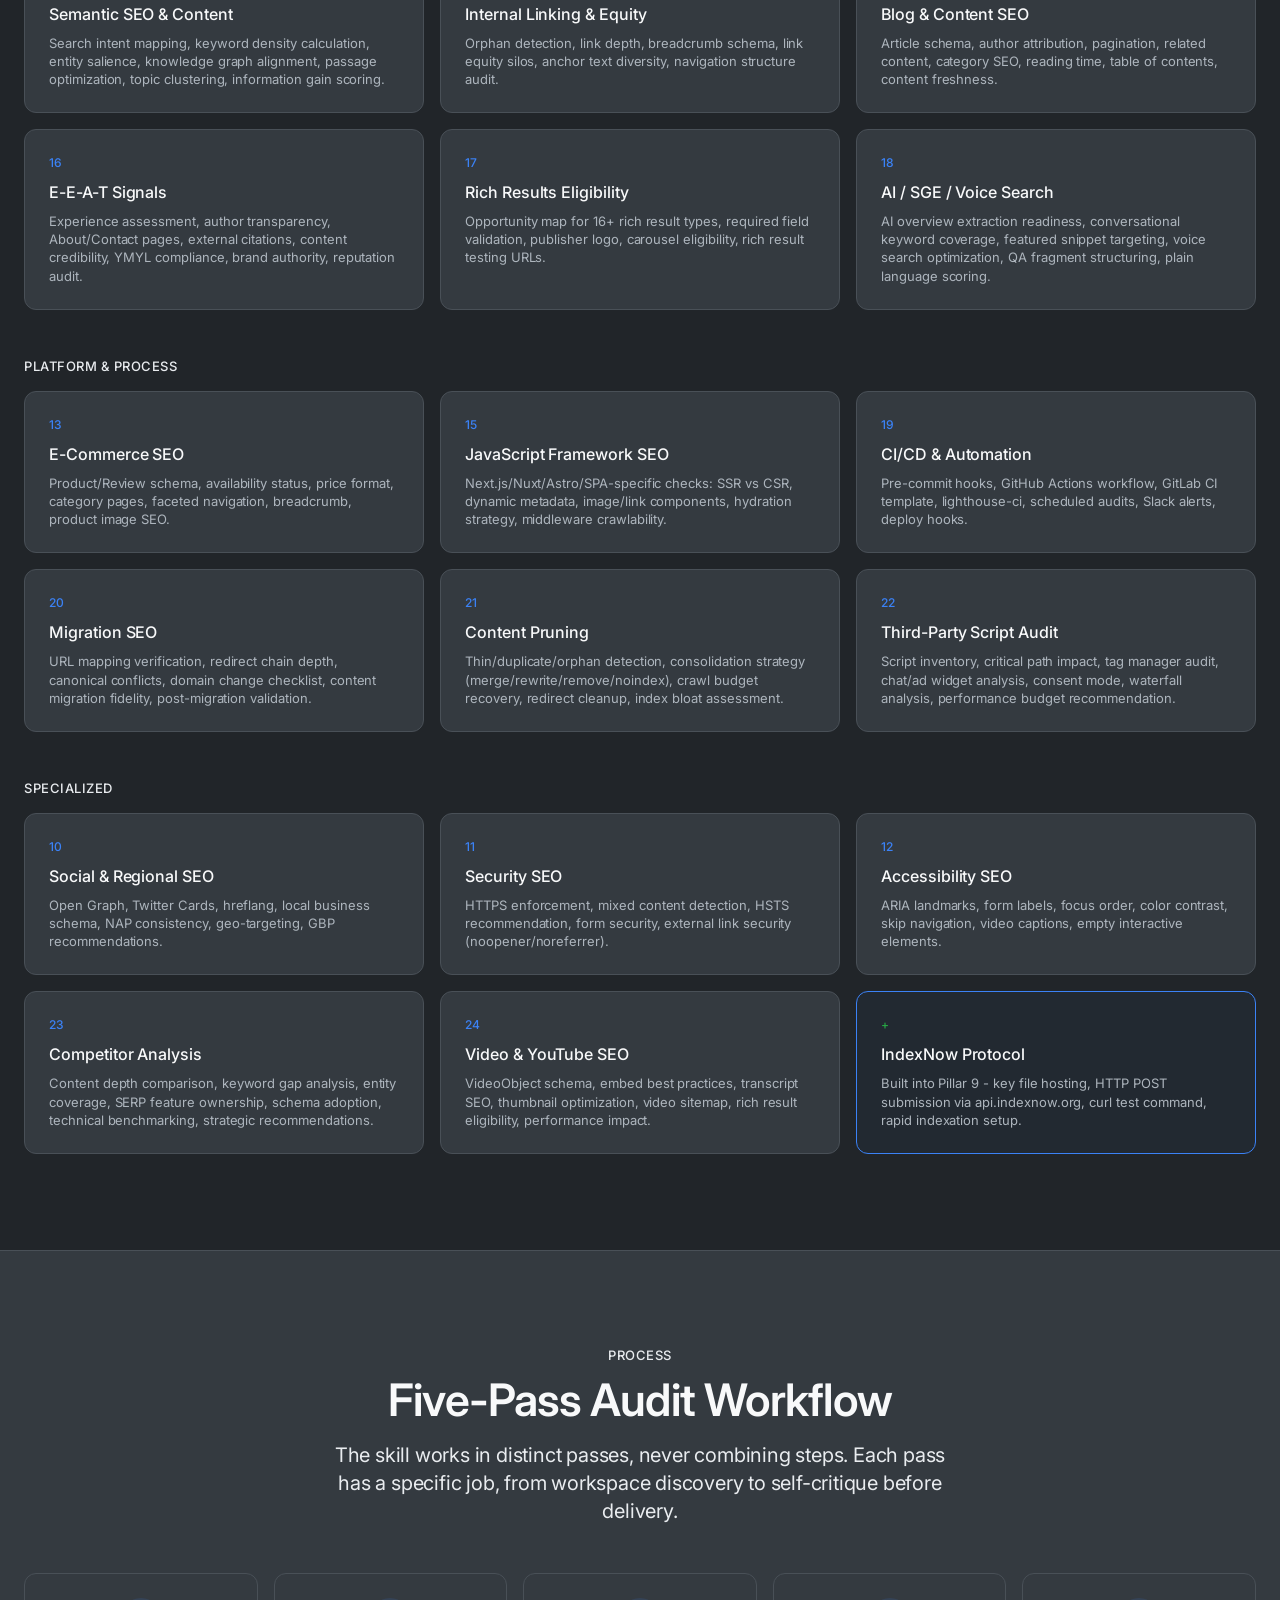
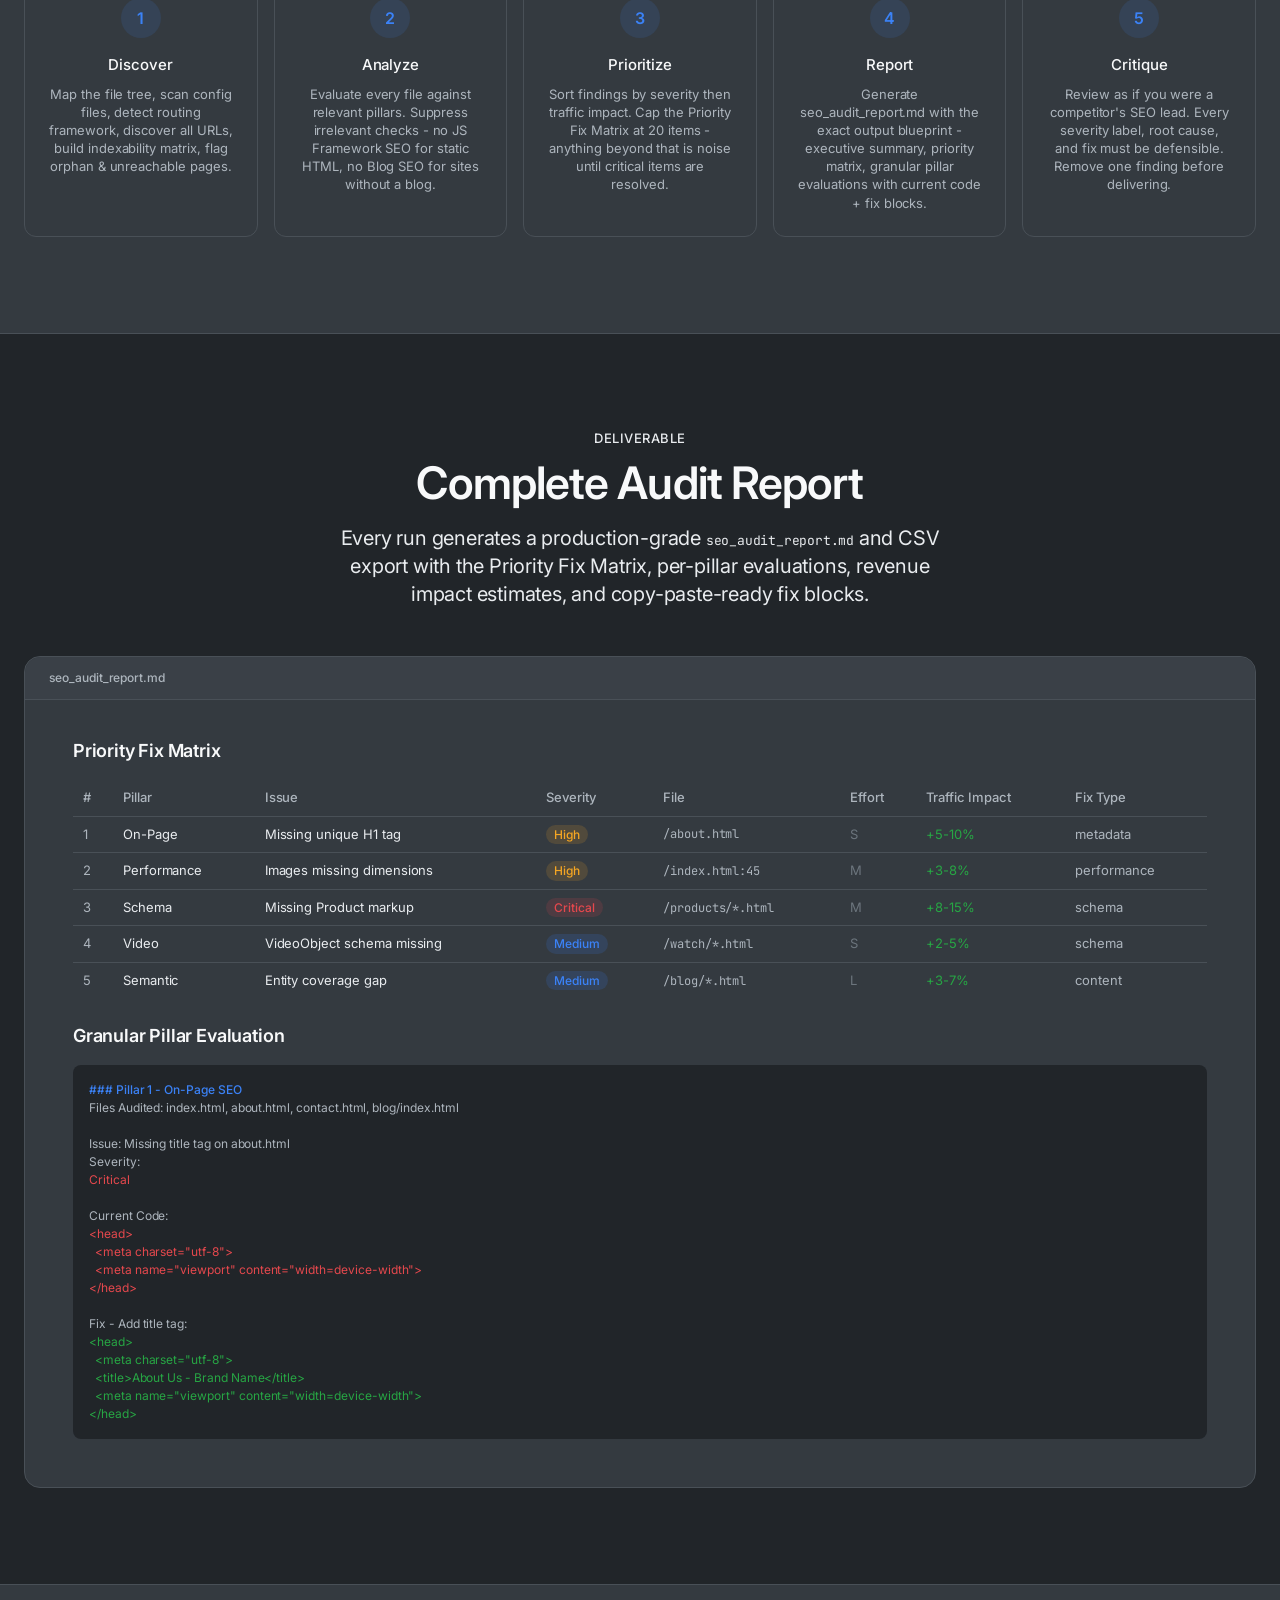
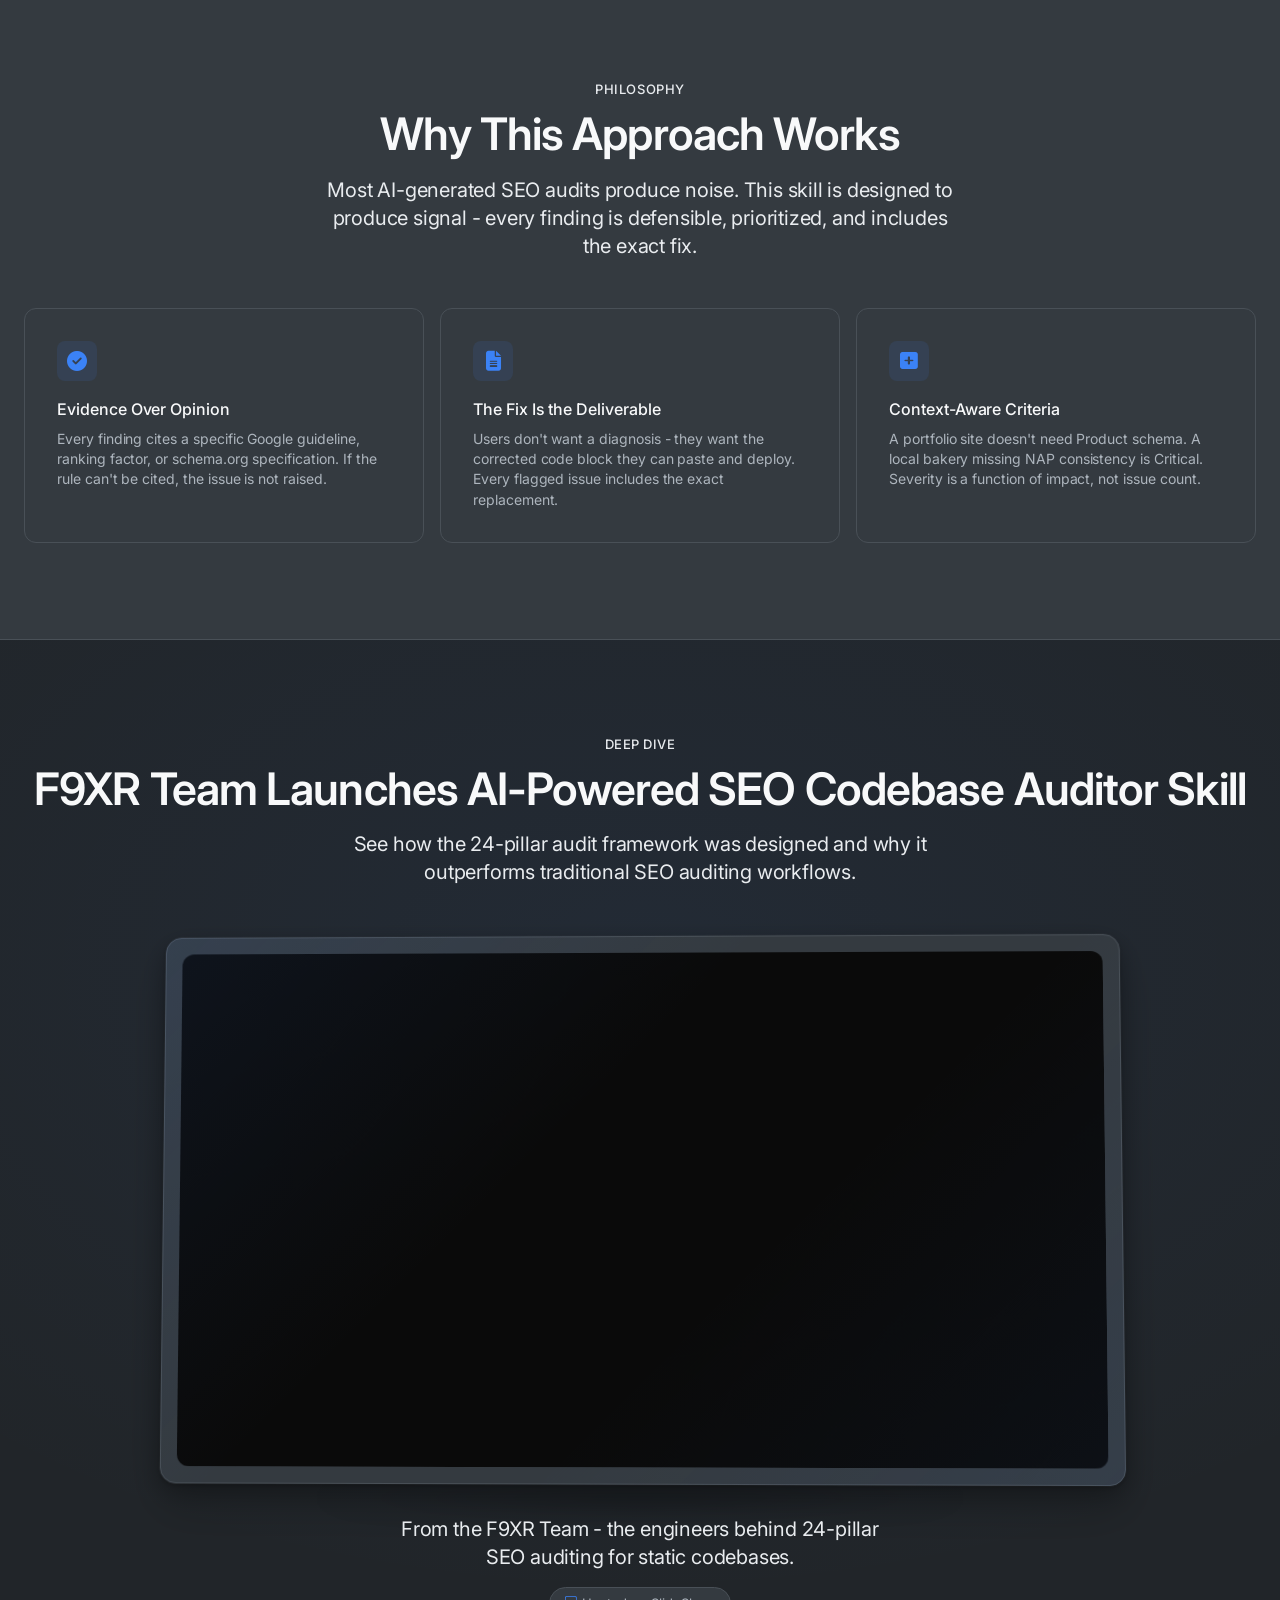
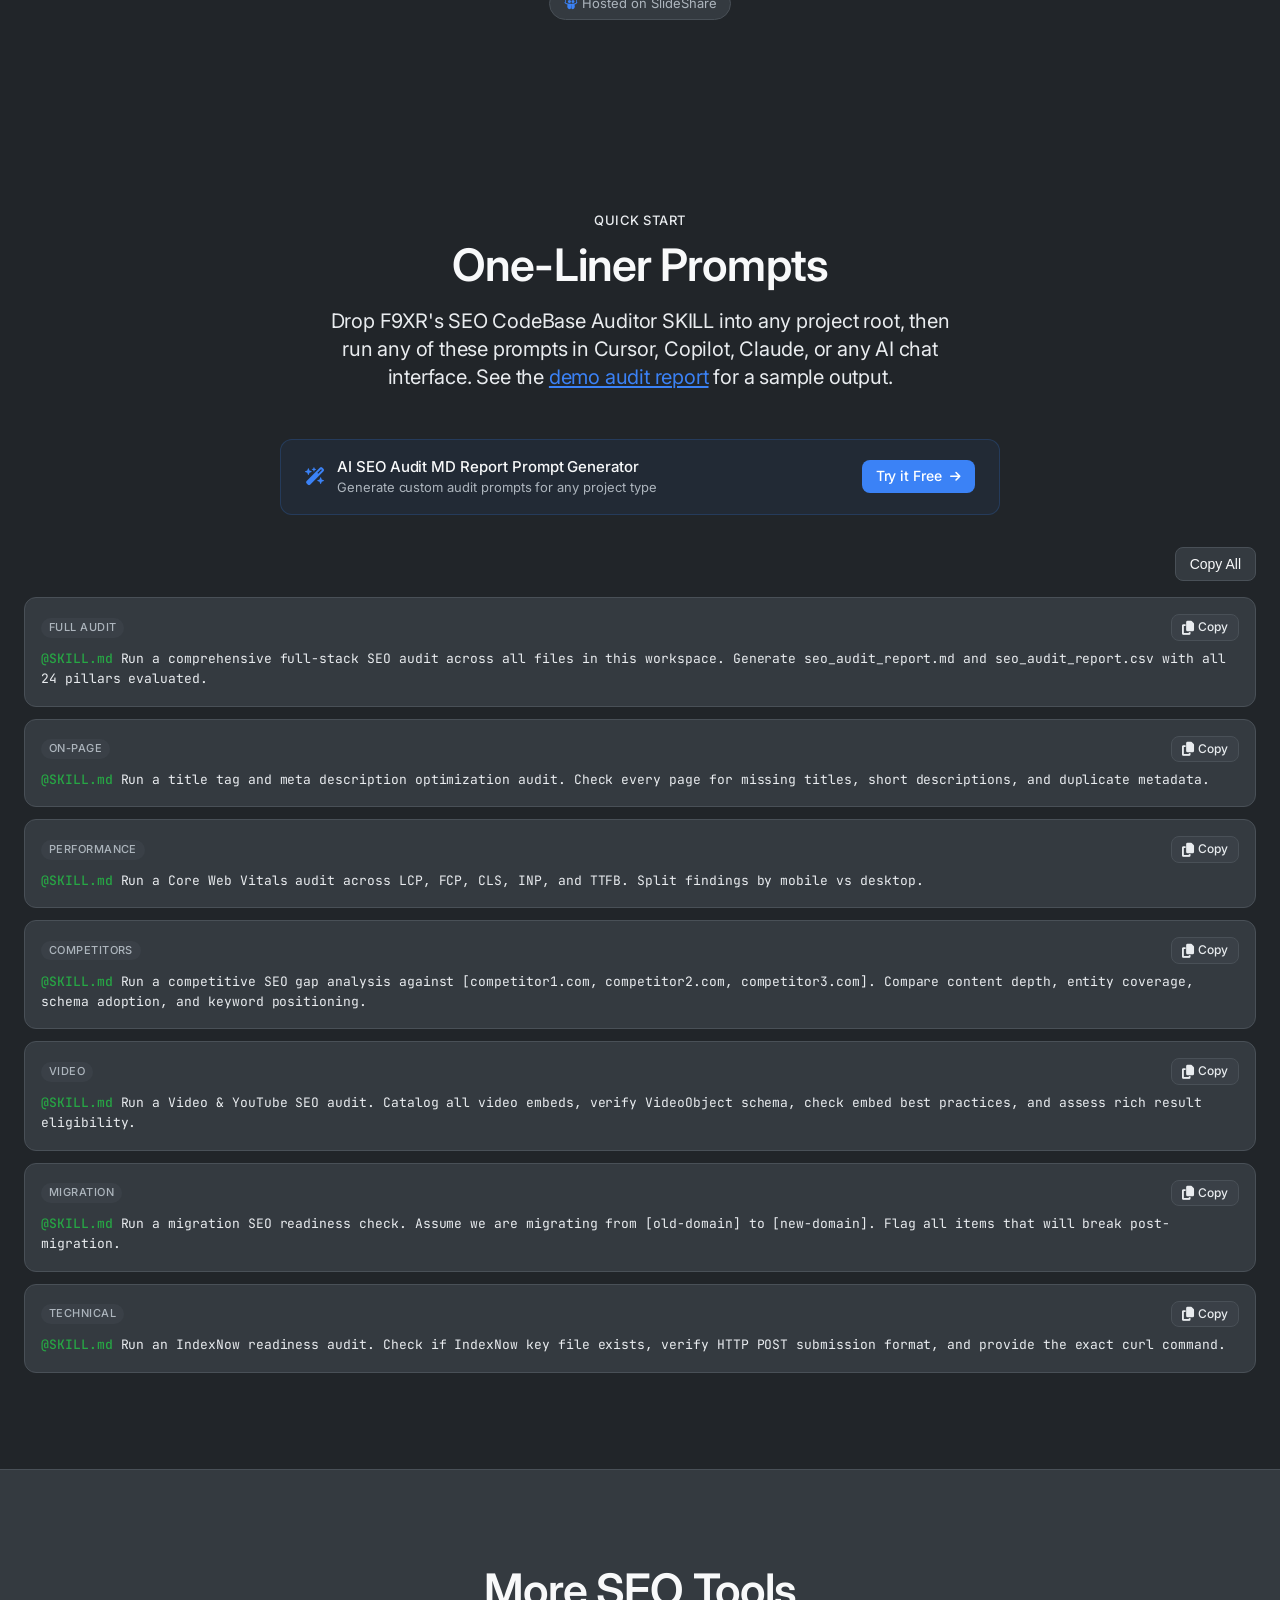
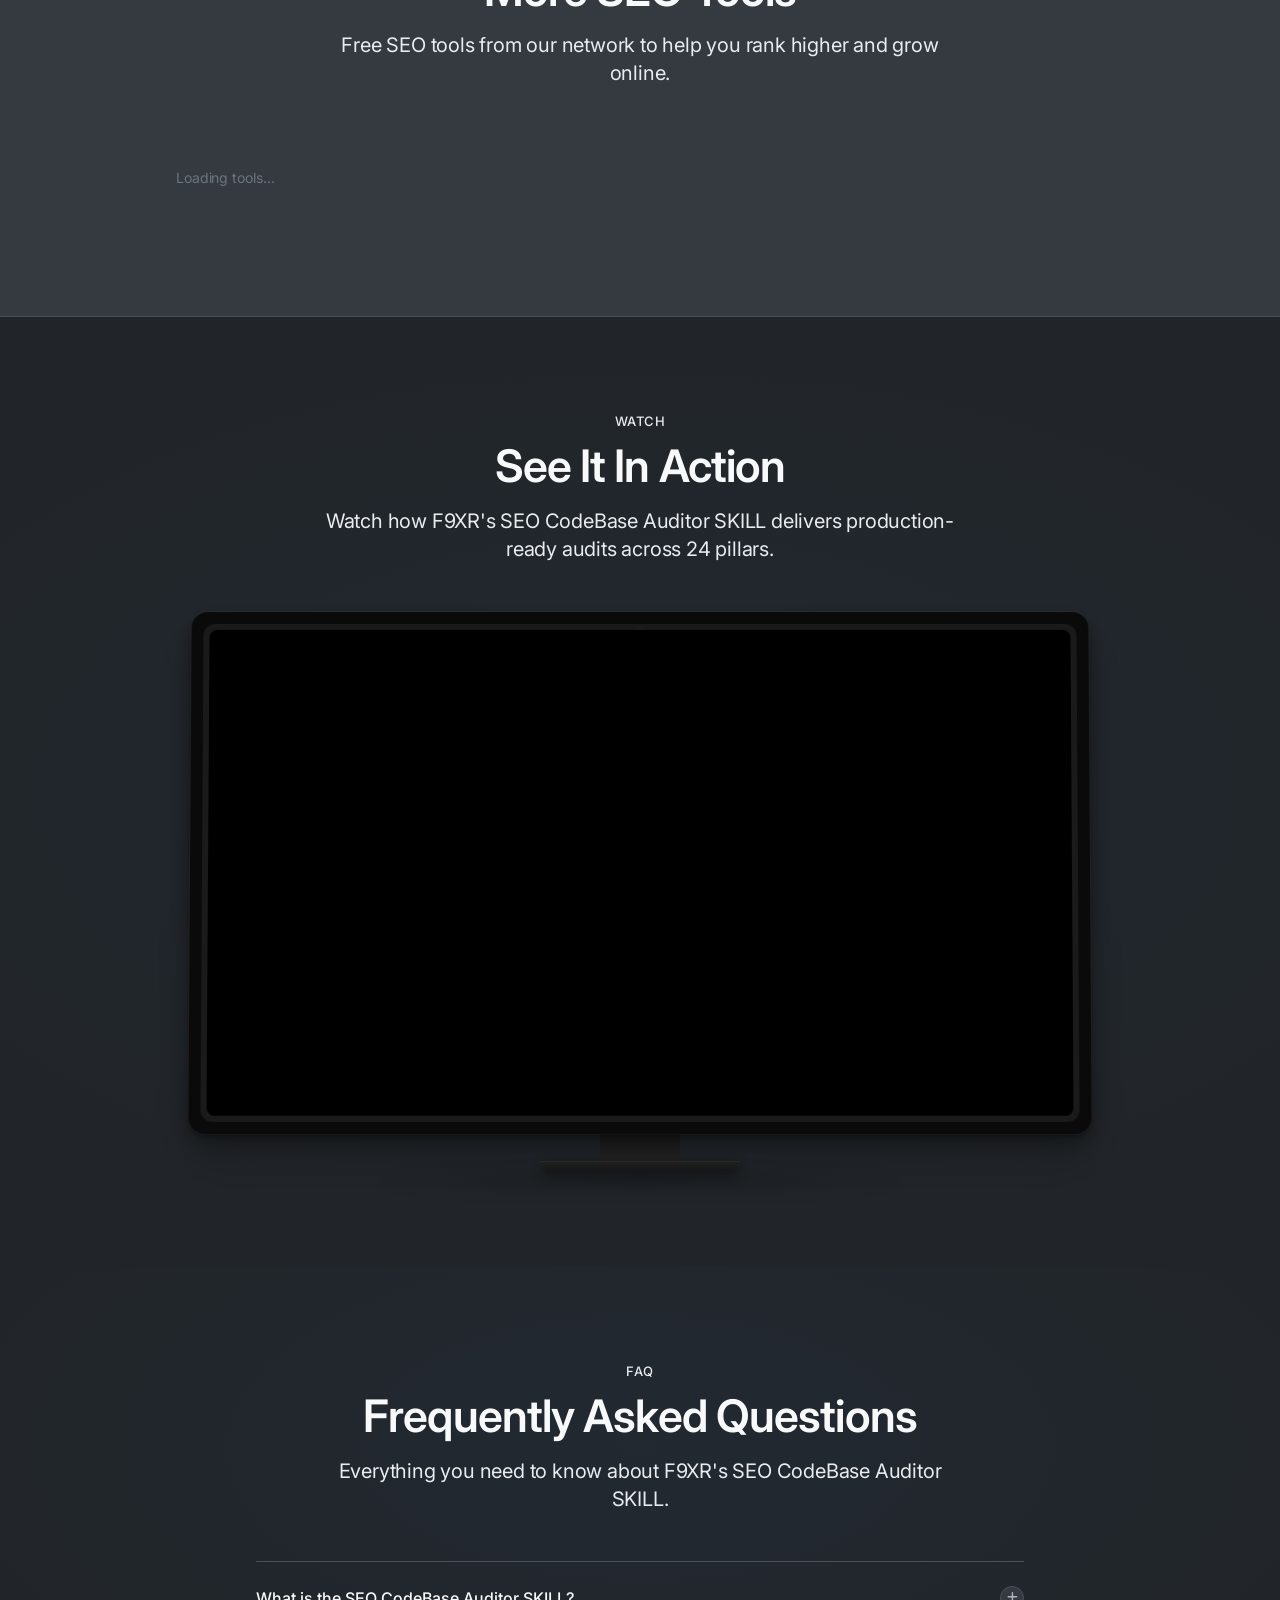
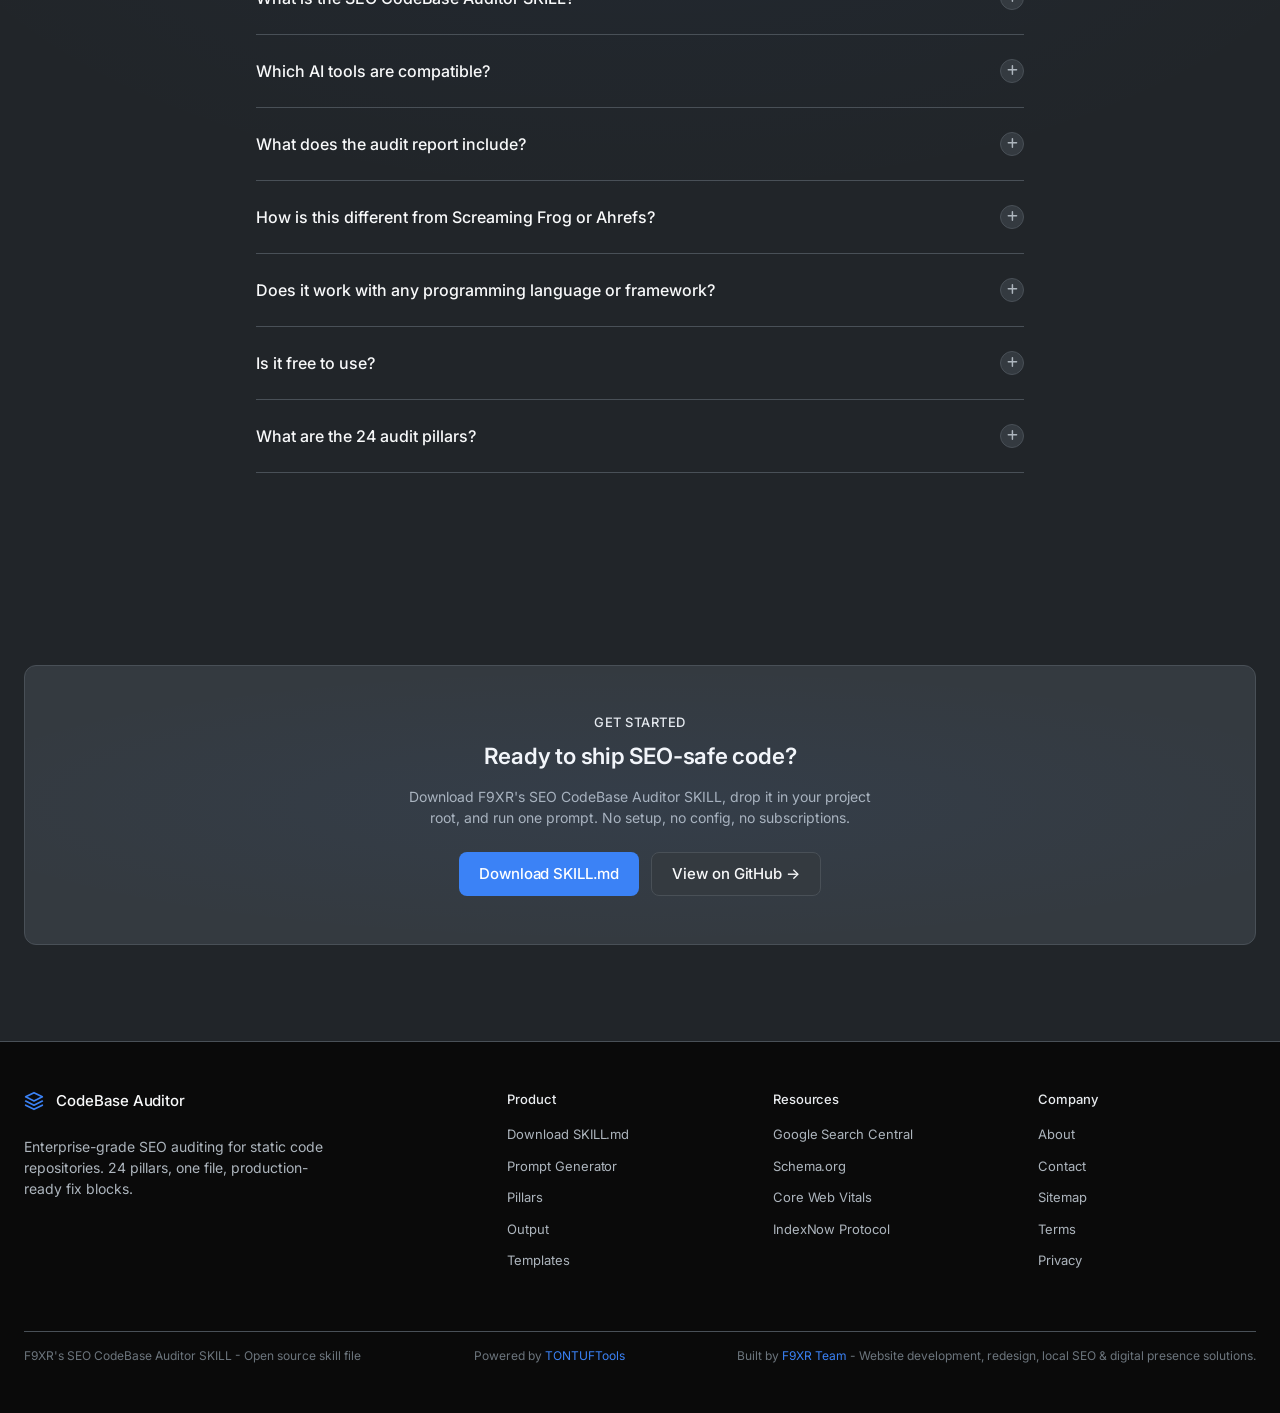
==== commit 68d77759: "Add SlideShare embed with 3D effects, FAQ section with schema markup, shift CTA above footer, add Pr" ====
--- a/index.html
+++ b/index.html
@@ -236,6 +236,80 @@
 .tools-card-link{margin-left:auto;font-size:0.875rem;color:var(--primary);opacity:0;transition:opacity 0.15s,transform 0.15s;transform:translateX(-4px)}
 .tools-card:hover .tools-card-link{opacity:1;transform:translateX(0)}
 .tools-loading{color:var(--ink-tertiary);font-size:0.875rem;text-align:center;padding:var(--spacing-xl) 0}
+
+.ss-showcase{padding:var(--spacing-section) 0;position:relative;overflow:hidden}
+.ss-showcase::before{content:'';position:absolute;inset:0;background:radial-gradient(ellipse 80% 60% at 50% 30%,rgba(59,130,246,0.06),transparent);pointer-events:none}
+.ss-showcase .container{max-width:1400px}
+.ss-wrapper{max-width:960px;margin:0 auto;position:relative;perspective:1400px}
+.ss-frame{position:relative;background:var(--surface-1);border:1px solid var(--hairline);border-radius:var(--rounded-xl);padding:16px;transform:rotateX(2deg) rotateY(-1deg);transform-style:preserve-3d;transition:transform 0.5s cubic-bezier(0.25,0.46,0.45,0.94),box-shadow 0.5s ease;box-shadow:0 2px 4px rgba(0,0,0,0.2),0 8px 24px rgba(0,0,0,0.25),0 24px 48px rgba(0,0,0,0.2),0 0 0 1px rgba(255,255,255,0.04)}
+.ss-frame:hover{transform:rotateX(0deg) rotateY(0deg) scale(1.01);box-shadow:0 4px 8px rgba(0,0,0,0.25),0 16px 32px rgba(0,0,0,0.3),0 32px 64px rgba(0,0,0,0.25),0 0 0 1px rgba(255,255,255,0.06),0 0 100px rgba(59,130,246,0.06)}
+.ss-frame-inner{border-radius:var(--rounded-lg);overflow:hidden;background:#0a0a0a;position:relative}
+.ss-frame-inner iframe{width:100%;min-height:460px;border:0;display:block}
+.ss-frame-glow{position:absolute;inset:-1px;border-radius:var(--rounded-xl);background:linear-gradient(135deg,rgba(59,130,246,0.08),transparent 40%,transparent 60%,rgba(59,130,246,0.05));pointer-events:none;z-index:1}
+.ss-shadow{position:absolute;bottom:-30px;left:50%;transform:translateX(-50%);width:70%;height:30px;background:radial-gradient(ellipse at center,rgba(0,0,0,0.3),transparent 70%);filter:blur(12px);z-index:-1}
+.ss-label{text-align:center;margin-top:var(--spacing-xl)}
+.ss-label .eyebrow{margin-bottom:var(--spacing-xs)}
+.ss-label .subhead{color:var(--ink-muted);max-width:520px;margin:0 auto}
+.ss-platform-badge{display:inline-flex;align-items:center;gap:6px;margin-top:var(--spacing-md);padding:6px 14px;background:var(--surface-1);border:1px solid var(--hairline);border-radius:var(--rounded-pill);font-size:0.8125rem;color:var(--ink-subtle)}
+.ss-platform-badge i{color:var(--primary)}
+@media(max-width:768px){
+  .ss-frame{transform:none;padding:10px}
+  .ss-frame:hover{transform:scale(1.005)}
+  .ss-frame-inner iframe{min-height:320px}
+}
+@media(max-width:480px){
+  .ss-frame{padding:8px;border-radius:var(--rounded-lg)}
+  .ss-frame-inner{border-radius:var(--rounded-md)}
+  .ss-frame-inner iframe{min-height:260px}
+}
+
+.faq-section{padding:var(--spacing-section) 0;position:relative}
+.faq-section::before{content:'';position:absolute;inset:0;background:radial-gradient(ellipse 60% 40% at 50% 20%,rgba(59,130,246,0.04),transparent);pointer-events:none}
+.faq-grid{max-width:768px;margin:0 auto}
+.faq-item{border-bottom:1px solid var(--hairline)}
+.faq-item:first-child{border-top:1px solid var(--hairline)}
+.faq-q{display:flex;align-items:center;justify-content:space-between;width:100%;padding:var(--spacing-lg) 0;background:none;border:none;color:var(--ink);font-size:1rem;font-weight:500;font-family:inherit;text-align:left;cursor:pointer;transition:color 0.15s;gap:var(--spacing-md)}
+.faq-q:hover{color:var(--primary)}
+.faq-q:focus-visible{outline:2px solid var(--primary-focus);outline-offset:2px;border-radius:var(--rounded-xs)}
+.faq-icon{width:24px;height:24px;border-radius:50%;background:var(--surface-1);border:1px solid var(--hairline);display:flex;align-items:center;justify-content:center;flex-shrink:0;transition:transform 0.3s ease,background 0.2s,color 0.2s}
+.faq-icon i{font-size:12px;color:var(--ink-subtle);transition:transform 0.3s ease}
+.faq-item.open .faq-icon{background:rgba(59,130,246,0.12);border-color:rgba(59,130,246,0.3)}
+.faq-item.open .faq-icon i{color:var(--primary);transform:rotate(45deg)}
+.faq-a{max-height:0;overflow:hidden;transition:max-height 0.35s cubic-bezier(0.25,0.46,0.45,0.94),padding 0.35s ease;padding:0 0}
+.faq-item.open .faq-a{max-height:300px;padding:0 0 var(--spacing-lg)}
+.faq-a p{font-size:0.9375rem;color:var(--ink-subtle);line-height:1.60}
+.faq-a p a{color:var(--primary);text-decoration:underline;text-underline-offset:2px}
+
+.tv-showcase{padding:var(--spacing-section) 0;position:relative}
+.tv-showcase::before{content:'';position:absolute;inset:0;background:radial-gradient(ellipse 70% 50% at 50% 50%,rgba(59,130,246,0.04),transparent);pointer-events:none}
+.tv-wrapper{max-width:900px;margin:0 auto;position:relative}
+.tv-screen{position:relative;background:#0a0a0a;border-radius:var(--rounded-xl);padding:12px;box-shadow:0 2px 4px rgba(0,0,0,0.3),0 8px 16px rgba(0,0,0,0.3),0 24px 48px rgba(0,0,0,0.25),0 0 0 1px rgba(255,255,255,0.05);transform:perspective(1200px) rotateX(1deg);transition:transform 0.4s ease,box-shadow 0.4s ease}
+.tv-screen:hover{transform:perspective(1200px) rotateX(0deg) scale(1.005);box-shadow:0 2px 4px rgba(0,0,0,0.3),0 8px 16px rgba(0,0,0,0.3),0 32px 64px rgba(0,0,0,0.3),0 0 0 1px rgba(255,255,255,0.08),0 0 80px rgba(59,130,246,0.08)}
+.tv-bezel{background:#1a1a1a;border-radius:var(--rounded-lg);padding:6px;position:relative}
+.tv-bezel::before{content:'';position:absolute;top:8px;left:50%;transform:translateX(-50%);width:6px;height:6px;border-radius:50%;background:rgba(59,130,246,0.6);box-shadow:0 0 6px rgba(59,130,246,0.4)}
+.tv-inner{position:relative;border-radius:var(--rounded-md);overflow:hidden;aspect-ratio:16/9;background:#000}
+.tv-inner iframe{position:absolute;top:0;left:0;width:100%;height:100%;border:0}
+.tv-stand{display:flex;justify-content:center;align-items:flex-start;gap:0}
+.tv-neck{width:80px;height:28px;background:linear-gradient(180deg,#1a1a1a,#252525);border-radius:0 0 4px 4px;box-shadow:inset 0 1px 0 rgba(255,255,255,0.05)}
+.tv-base{width:200px;height:10px;background:linear-gradient(180deg,#252525,#1a1a1a);border-radius:0 0 8px 8px;box-shadow:0 4px 12px rgba(0,0,0,0.4),inset 0 1px 0 rgba(255,255,255,0.05)}
+.tv-shadow{position:absolute;bottom:-20px;left:50%;transform:translateX(-50%);width:60%;height:20px;background:radial-gradient(ellipse at center,rgba(0,0,0,0.35),transparent 70%);filter:blur(8px)}
+.tv-label{text-align:center;margin-top:var(--spacing-lg)}
+.tv-label .eyebrow{margin-bottom:var(--spacing-xs)}
+.tv-label .subhead{color:var(--ink-muted);max-width:480px;margin:0 auto}
+
+@media(max-width:768px){
+  .tv-screen{padding:8px;transform:none}
+  .tv-screen:hover{transform:scale(1.005)}
+  .tv-neck{width:60px;height:20px}
+  .tv-base{width:140px;height:8px}
+}
+@media(max-width:480px){
+  .tv-screen{padding:6px;border-radius:var(--rounded-lg)}
+  .tv-bezel{border-radius:var(--rounded-md);padding:4px}
+  .tv-inner{border-radius:var(--rounded-sm)}
+  .tv-neck{width:50px;height:16px}
+  .tv-base{width:110px;height:6px}
+}
 
 @media (prefers-reduced-motion:no-preference){
   .fade-in{opacity:0;transform:translateY(20px);transition:opacity 0.6s ease,transform 0.6s ease}
@@ -311,6 +385,70 @@
   ]
 }
 </script>
+<script type="application/ld+json">
+{
+  "@context": "https://schema.org",
+  "@type": "FAQPage",
+  "mainEntity": [
+    {
+      "@type": "Question",
+      "name": "What is the SEO CodeBase Auditor SKILL?",
+      "acceptedAnswer": {
+        "@type": "Answer",
+        "text": "It's a single SKILL.md file you drop into any codebase root. When invoked with @SKILL.md in an AI coding assistant (Cursor, Copilot, Claude, etc.), it runs a comprehensive 24-pillar SEO audit and generates a production-ready report with exact fix blocks."
+      }
+    },
+    {
+      "@type": "Question",
+      "name": "Which AI tools are compatible?",
+      "acceptedAnswer": {
+        "@type": "Answer",
+        "text": "Any AI chat or coding assistant that supports file references works. That includes Cursor, GitHub Copilot, Claude, ChatGPT, and others. No plugins, extensions, or API keys required."
+      }
+    },
+    {
+      "@type": "Question",
+      "name": "What does the audit report include?",
+      "acceptedAnswer": {
+        "@type": "Answer",
+        "text": "Each run produces seo_audit_report.md and seo_audit_report.csv containing: an executive summary, a Priority Fix Matrix capped at 20 items, granular per-pillar evaluations with current code and fix blocks, revenue impact estimates, and an effort rating for every finding."
+      }
+    },
+    {
+      "@type": "Question",
+      "name": "How is this different from Screaming Frog or Ahrefs?",
+      "acceptedAnswer": {
+        "@type": "Answer",
+        "text": "Traditional tools crawl live URLs and check server responses. The SKILL audits your source code directly - before you deploy. It catches missing schema, broken metadata, performance anti-patterns, and accessibility issues at the code level, providing paste-and-deploy fix blocks instead of just diagnostic lists."
+      }
+    },
+    {
+      "@type": "Question",
+      "name": "Does it work with any programming language or framework?",
+      "acceptedAnswer": {
+        "@type": "Answer",
+        "text": "Yes. It's designed for static code repositories across any stack - HTML, React, Next.js, Vue, Nuxt, Astro, and more. The 24 pillars are context-aware: irrelevant checks are automatically suppressed."
+      }
+    },
+    {
+      "@type": "Question",
+      "name": "Is it free to use?",
+      "acceptedAnswer": {
+        "@type": "Answer",
+        "text": "Completely free and open source. Download SKILL.md from GitHub, drop it in your project, and run. No subscriptions, no accounts, no tracking."
+      }
+    },
+    {
+      "@type": "Question",
+      "name": "What are the 24 audit pillars?",
+      "acceptedAnswer": {
+        "@type": "Answer",
+        "text": "The pillars span four categories: Technical Foundation (On-Page, Technical SEO, Performance/CWV, URL Architecture, Mobile, Image SEO, XML Sitemap & Robots.txt), Content & Authority (Semantic SEO, Internal Linking, Blog SEO, E-E-A-T, Rich Results, AI/SGE/Voice), Platform & Process (E-Commerce, JavaScript Frameworks, CI/CD, Migration, Content Pruning, Third-Party Scripts), and Specialized (Social & Regional, Security, Accessibility, Competitor Analysis, Video & YouTube SEO, IndexNow Protocol)."
+      }
+    }
+  ]
+}
+</script>
 <link rel="alternate" type="text/markdown" href="https://f9xr.github.io/seo-audit-report-skill/llms.txt" title="LLM-readable site description">
 </head>
 <body>
@@ -331,7 +469,9 @@
       <a href="#pillars">Pillars</a>
       <a href="#how-it-works">Process</a>
       <a href="#output">Output</a>
+      <a href="#video">Video</a>
       <a href="#templates">Templates</a>
+      <a href="https://tontuftools.blogspot.com/2026/07/seo-audit-report-md-prompt-generator.html" target="_blank" rel="noopener noreferrer">Prompt Generator</a>
     </div>
     <div class="nav-ctas">
       <a href="https://github.com/f9xr/seo-audit-report-skill/blob/main/SKILL.md" class="btn btn-secondary" target="_blank" rel="noopener noreferrer">Download SKILL.md</a>
@@ -354,6 +494,7 @@
         <div class="hero-ctas">
           <a href="https://github.com/f9xr/seo-audit-report-skill/blob/main/SKILL.md" class="btn btn-primary btn-lg" target="_blank" rel="noopener noreferrer">Download SKILL.md</a>
           <a href="https://github.com/f9xr/seo-audit-report-skill" class="btn btn-secondary btn-lg" target="_blank" rel="noopener noreferrer">View on GitHub</a>
+          <a href="https://tontuftools.blogspot.com/2026/07/seo-audit-report-md-prompt-generator.html" class="btn btn-tertiary btn-lg" target="_blank" rel="noopener noreferrer"><i class="fas fa-wand-magic-sparkles" style="font-size:14px"></i> Prompt Generator</a>
         </div>
       </div>
       <div class="hero-preview fade-in">
@@ -641,12 +782,45 @@
   </div>
 </section>
 
+<section class="ss-showcase">
+  <div class="container">
+    <div class="section-header fade-in">
+      <div class="eyebrow">Deep Dive</div>
+      <h2 class="display-lg">F9XR Team Launches AI-Powered SEO Codebase Auditor Skill</h2>
+      <p class="subhead">See how the 24-pillar audit framework was designed and why it outperforms traditional SEO auditing workflows.</p>
+    </div>
+    <div class="ss-wrapper fade-in">
+      <div class="ss-frame">
+        <div class="ss-frame-glow"></div>
+        <div class="ss-frame-inner">
+          <iframe src="https://www.slideshare.net/slideshow/embed_code/key/js9UrUMwD7TK3T" width="610" height="515" frameborder="0" marginwidth="0" marginheight="0" scrolling="no" allowfullscreen loading="lazy"></iframe>
+        </div>
+      </div>
+      <div class="ss-shadow"></div>
+    </div>
+    <div class="ss-label fade-in">
+      <p class="subhead">From the F9XR Team - the engineers behind 24-pillar SEO auditing for static codebases.</p>
+      <div class="ss-platform-badge"><i class="fab fa-slideshare"></i> Hosted on SlideShare</div>
+    </div>
+  </div>
+</section>
+
 <section class="section" id="templates">
   <div class="container">
     <div class="section-header fade-in">
       <div class="eyebrow">Quick Start</div>
       <h2 class="display-lg">One-Liner Prompts</h2>
       <p class="subhead">Drop F9XR's SEO CodeBase Auditor SKILL into any project root, then run any of these prompts in Cursor, Copilot, Claude, or any AI chat interface. See the <a href="seo_audit_report.md" style="color:var(--primary);text-decoration:underline;text-underline-offset:2px">demo audit report</a> for a sample output.</p>
+    </div>
+    <div class="fade-in" style="max-width:720px;margin:0 auto var(--spacing-xl);background:rgba(59,130,246,0.06);border:1px solid rgba(59,130,246,0.2);border-radius:var(--rounded-lg);padding:var(--spacing-md) var(--spacing-lg);display:flex;align-items:center;justify-content:space-between;gap:var(--spacing-md);flex-wrap:wrap">
+      <div style="display:flex;align-items:center;gap:var(--spacing-sm)">
+        <i class="fas fa-wand-magic-sparkles" style="color:var(--primary);font-size:18px"></i>
+        <div>
+          <div style="font-weight:500;font-size:0.9375rem;color:var(--ink)">AI SEO Audit MD Report Prompt Generator</div>
+          <div style="font-size:0.8125rem;color:var(--ink-subtle)">Generate custom audit prompts for any project type</div>
+        </div>
+      </div>
+      <a href="https://tontuftools.blogspot.com/2026/07/seo-audit-report-md-prompt-generator.html" class="btn btn-primary" target="_blank" rel="noopener noreferrer">Try it Free <i class="fas fa-arrow-right" style="font-size:12px"></i></a>
     </div>
     <div class="prompt-toolbar">
       <button class="btn btn-secondary" onclick="copyAllPrompts()" id="copyAllBtn">Copy All</button>
@@ -738,6 +912,72 @@
   </div>
 </section>
 
+<section class="tv-showcase" id="video">
+  <div class="container">
+    <div class="section-header fade-in">
+      <div class="eyebrow">Watch</div>
+      <h2 class="display-lg">See It In Action</h2>
+      <p class="subhead">Watch how F9XR's SEO CodeBase Auditor SKILL delivers production-ready audits across 24 pillars.</p>
+    </div>
+    <div class="tv-wrapper fade-in">
+      <div class="tv-screen">
+        <div class="tv-bezel">
+          <div class="tv-inner">
+            <iframe src="https://www.youtube.com/embed/05cr4W9uyAA" title="F9XR SEO CodeBase Auditor SKILL" allow="accelerometer; autoplay; clipboard-write; encrypted-media; gyroscope; picture-in-picture; web-share" allowfullscreen loading="lazy"></iframe>
+          </div>
+        </div>
+      </div>
+      <div class="tv-stand">
+        <div class="tv-neck"></div>
+      </div>
+      <div class="tv-stand">
+        <div class="tv-base"></div>
+      </div>
+      <div class="tv-shadow"></div>
+    </div>
+  </div>
+</section>
+
+<section class="faq-section" id="faq">
+  <div class="container">
+    <div class="section-header fade-in">
+      <div class="eyebrow">FAQ</div>
+      <h2 class="display-lg">Frequently Asked Questions</h2>
+      <p class="subhead">Everything you need to know about F9XR's SEO CodeBase Auditor SKILL.</p>
+    </div>
+    <div class="faq-grid fade-in">
+      <div class="faq-item">
+        <button class="faq-q" aria-expanded="false">What is the SEO CodeBase Auditor SKILL?<span class="faq-icon"><i class="fas fa-plus"></i></span></button>
+        <div class="faq-a" role="region"><p>It's a single <code>SKILL.md</code> file you drop into any codebase root. When invoked with <code>@SKILL.md</code> in an AI coding assistant (Cursor, Copilot, Claude, etc.), it runs a comprehensive 24-pillar SEO audit and generates a production-ready report with exact fix blocks.</p></div>
+      </div>
+      <div class="faq-item">
+        <button class="faq-q" aria-expanded="false">Which AI tools are compatible?<span class="faq-icon"><i class="fas fa-plus"></i></span></button>
+        <div class="faq-a" role="region"><p>Any AI chat or coding assistant that supports file references works. That includes <a href="https://cursor.sh" target="_blank" rel="noopener noreferrer">Cursor</a>, <a href="https://github.com/features/copilot" target="_blank" rel="noopener noreferrer">GitHub Copilot</a>, <a href="https://claude.ai" target="_blank" rel="noopener noreferrer">Claude</a>, <a href="https://chat.openai.com" target="_blank" rel="noopener noreferrer">ChatGPT</a>, and others. No plugins, extensions, or API keys required.</p></div>
+      </div>
+      <div class="faq-item">
+        <button class="faq-q" aria-expanded="false">What does the audit report include?<span class="faq-icon"><i class="fas fa-plus"></i></span></button>
+        <div class="faq-a" role="region"><p>Each run produces <code>seo_audit_report.md</code> and <code>seo_audit_report.csv</code> containing: an executive summary, a Priority Fix Matrix capped at 20 items, granular per-pillar evaluations with current code and fix blocks, revenue impact estimates, and an effort rating for every finding.</p></div>
+      </div>
+      <div class="faq-item">
+        <button class="faq-q" aria-expanded="false">How is this different from Screaming Frog or Ahrefs?<span class="faq-icon"><i class="fas fa-plus"></i></span></button>
+        <div class="faq-a" role="region"><p>Traditional tools crawl live URLs and check server responses. The SKILL audits your source code directly - before you deploy. It catches missing schema, broken metadata, performance anti-patterns, and accessibility issues at the code level, providing paste-and-deploy fix blocks instead of just diagnostic lists.</p></div>
+      </div>
+      <div class="faq-item">
+        <button class="faq-q" aria-expanded="false">Does it work with any programming language or framework?<span class="faq-icon"><i class="fas fa-plus"></i></span></button>
+        <div class="faq-a" role="region"><p>Yes. It's designed for static code repositories across any stack - HTML, React, Next.js, Vue, Nuxt, Astro, and more. The 24 pillars are context-aware: irrelevant checks are automatically suppressed (e.g., no JavaScript Framework SEO for plain HTML sites).</p></div>
+      </div>
+      <div class="faq-item">
+        <button class="faq-q" aria-expanded="false">Is it free to use?<span class="faq-icon"><i class="fas fa-plus"></i></span></button>
+        <div class="faq-a" role="region"><p>Completely free and open source. Download <code>SKILL.md</code> from <a href="https://github.com/f9xr/seo-audit-report-skill" target="_blank" rel="noopener noreferrer">GitHub</a>, drop it in your project, and run. No subscriptions, no accounts, no tracking.</p></div>
+      </div>
+      <div class="faq-item">
+        <button class="faq-q" aria-expanded="false">What are the 24 audit pillars?<span class="faq-icon"><i class="fas fa-plus"></i></span></button>
+        <div class="faq-a" role="region"><p>The pillars span four categories: Technical Foundation (On-Page, Technical SEO, Performance/CWV, URL Architecture, Mobile, Image SEO, XML Sitemap &amp; Robots.txt), Content &amp; Authority (Semantic SEO, Internal Linking, Blog SEO, E-E-A-T, Rich Results, AI/SGE/Voice), Platform &amp; Process (E-Commerce, JavaScript Frameworks, CI/CD, Migration, Content Pruning, Third-Party Scripts), and Specialized (Social &amp; Regional, Security, Accessibility, Competitor Analysis, Video &amp; YouTube SEO, IndexNow Protocol).</p></div>
+      </div>
+    </div>
+  </div>
+</section>
+
 <section class="section">
   <div class="container">
     <div class="cta-banner fade-in">
@@ -765,6 +1005,7 @@
       <div class="footer-col">
         <div class="footer-col-title">Product</div>
         <a href="https://github.com/f9xr/seo-audit-report-skill/blob/main/SKILL.md" target="_blank" rel="noopener noreferrer">Download SKILL.md</a>
+        <a href="https://tontuftools.blogspot.com/2026/07/seo-audit-report-md-prompt-generator.html" target="_blank" rel="noopener noreferrer">Prompt Generator</a>
         <a href="#pillars">Pillars</a>
         <a href="#output">Output</a>
         <a href="#templates">Templates</a>
@@ -830,6 +1071,21 @@
     window.addEventListener('scroll',function(){if(window.scrollY>300)btt.classList.add('visible');else btt.classList.remove('visible')});
     btt.addEventListener('click',function(){window.scrollTo({top:0,behavior:'smooth'})});
   }
+
+  document.querySelectorAll('.faq-q').forEach(function(btn){
+    btn.addEventListener('click',function(){
+      var item=btn.closest('.faq-item');
+      var isOpen=item.classList.contains('open');
+      document.querySelectorAll('.faq-item.open').forEach(function(openItem){
+        openItem.classList.remove('open');
+        openItem.querySelector('.faq-q').setAttribute('aria-expanded','false');
+      });
+      if(!isOpen){
+        item.classList.add('open');
+        btn.setAttribute('aria-expanded','true');
+      }
+    });
+  });
 });
 
 function copyPrompt(btn){
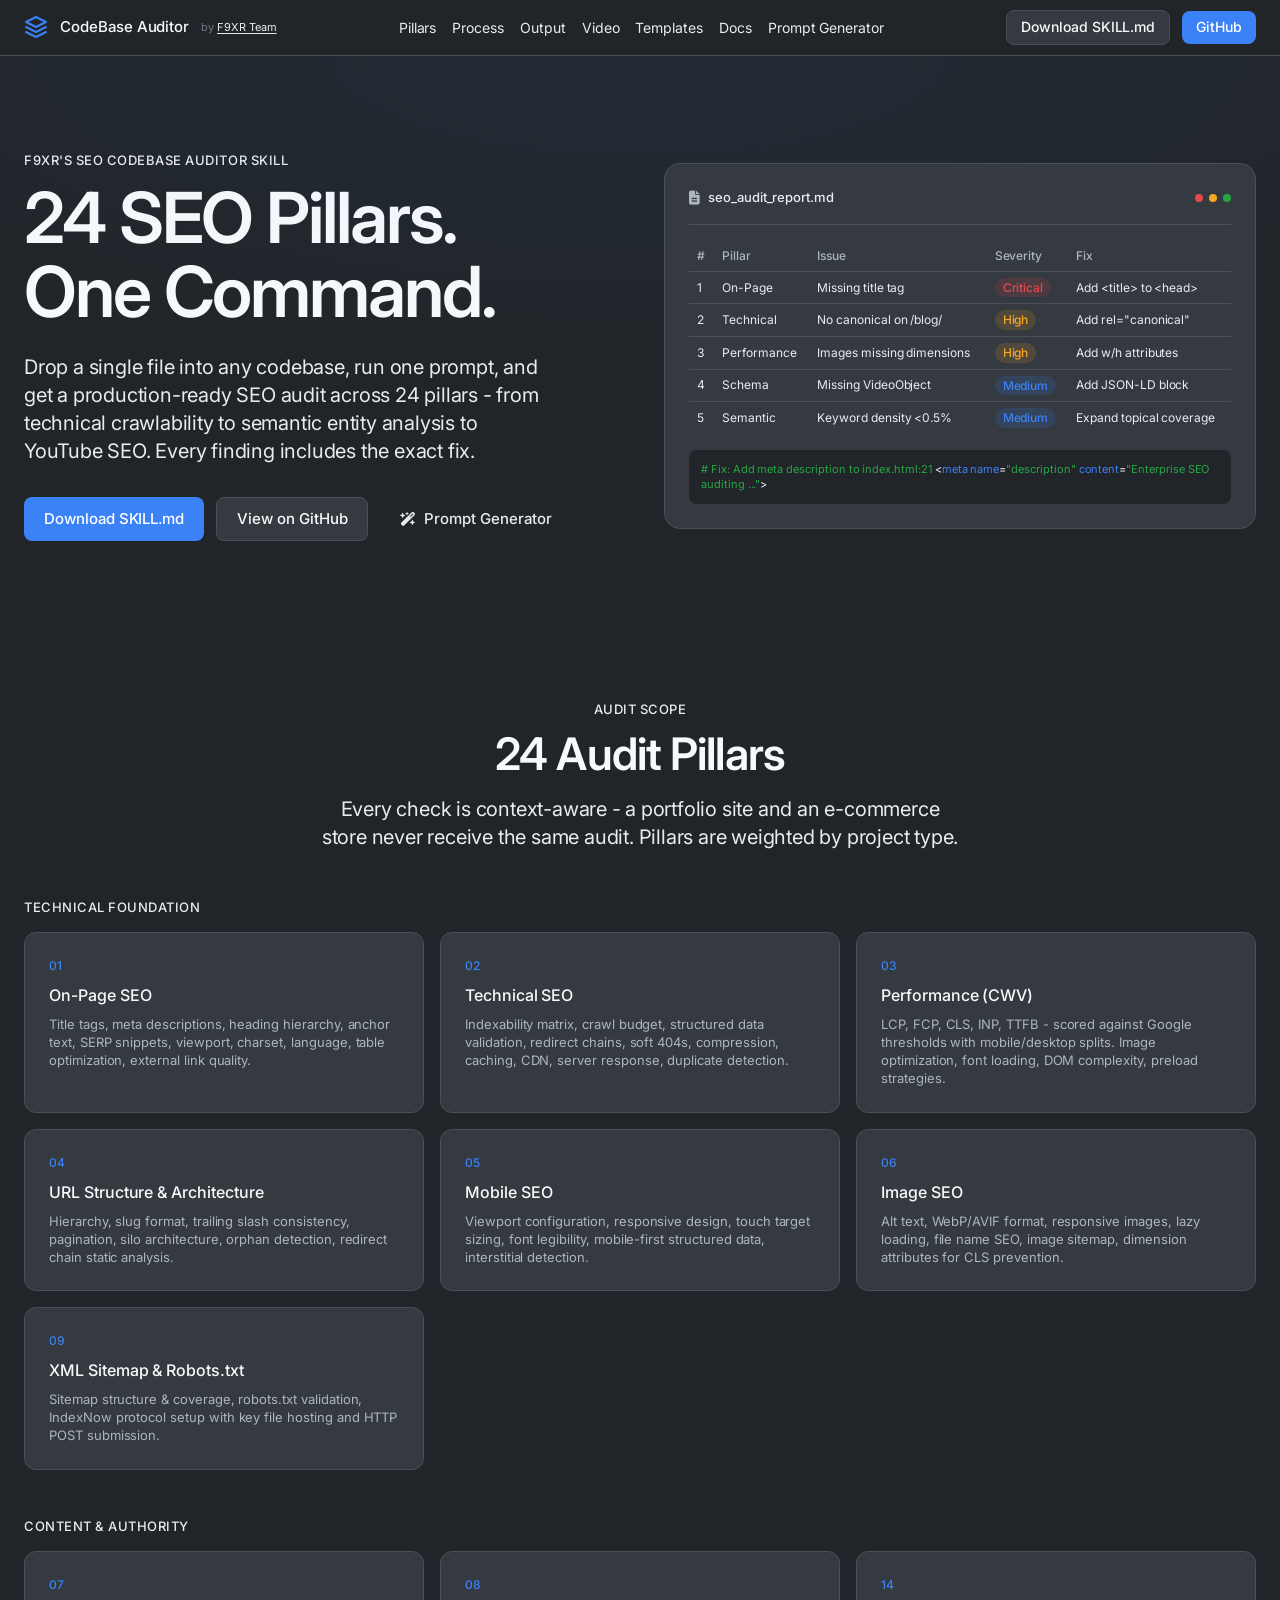
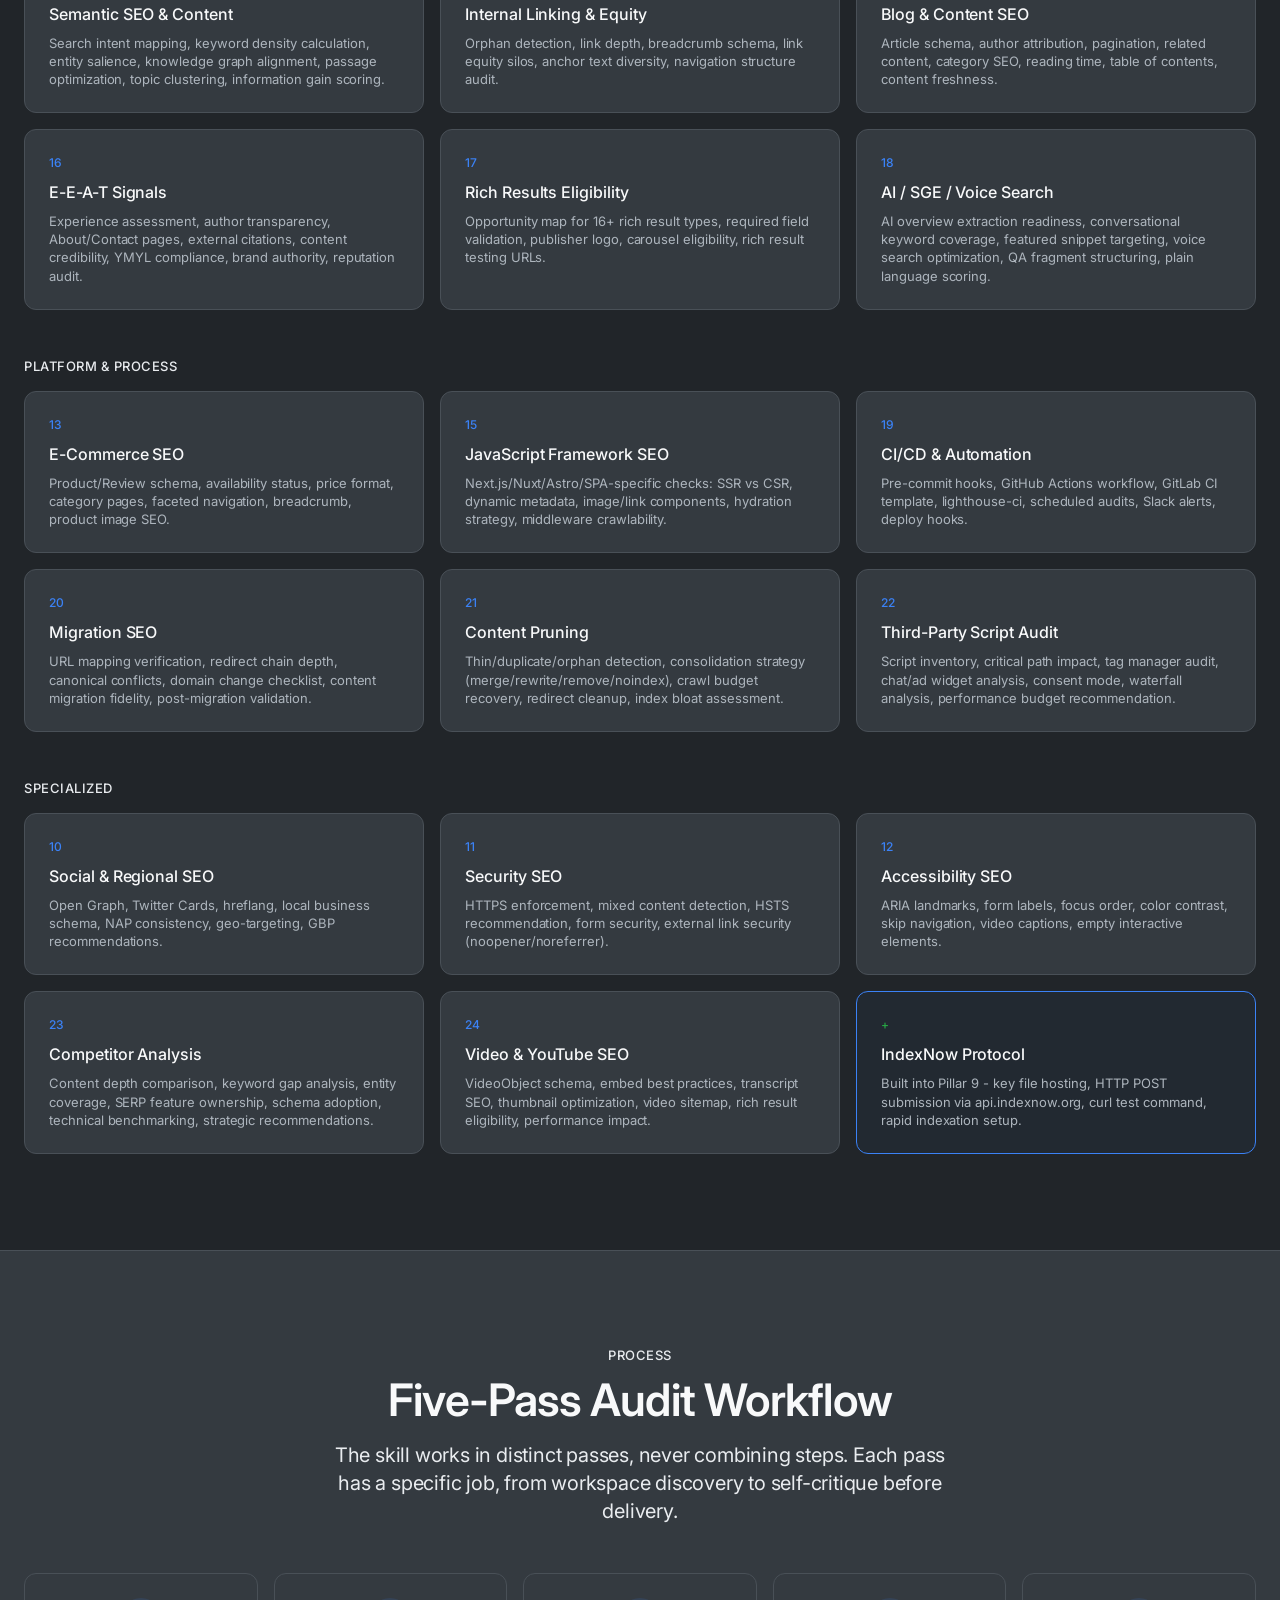
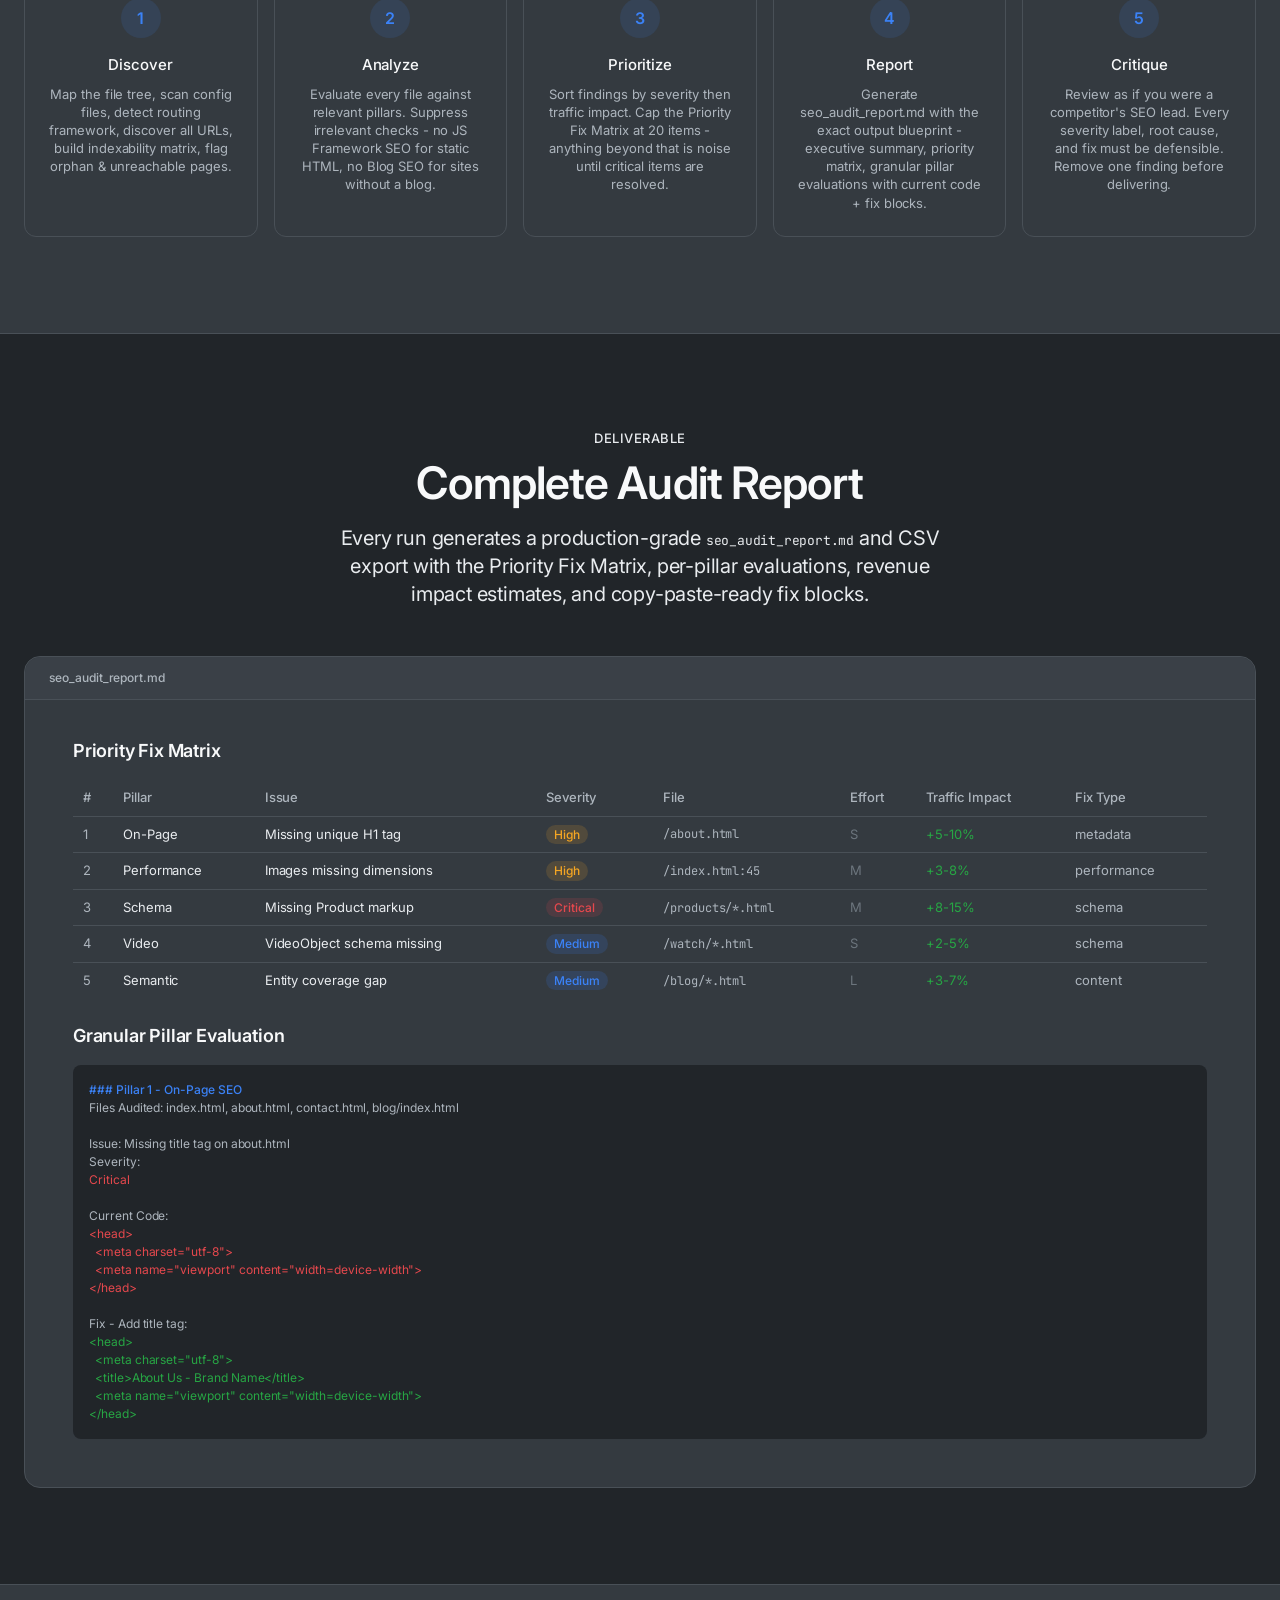
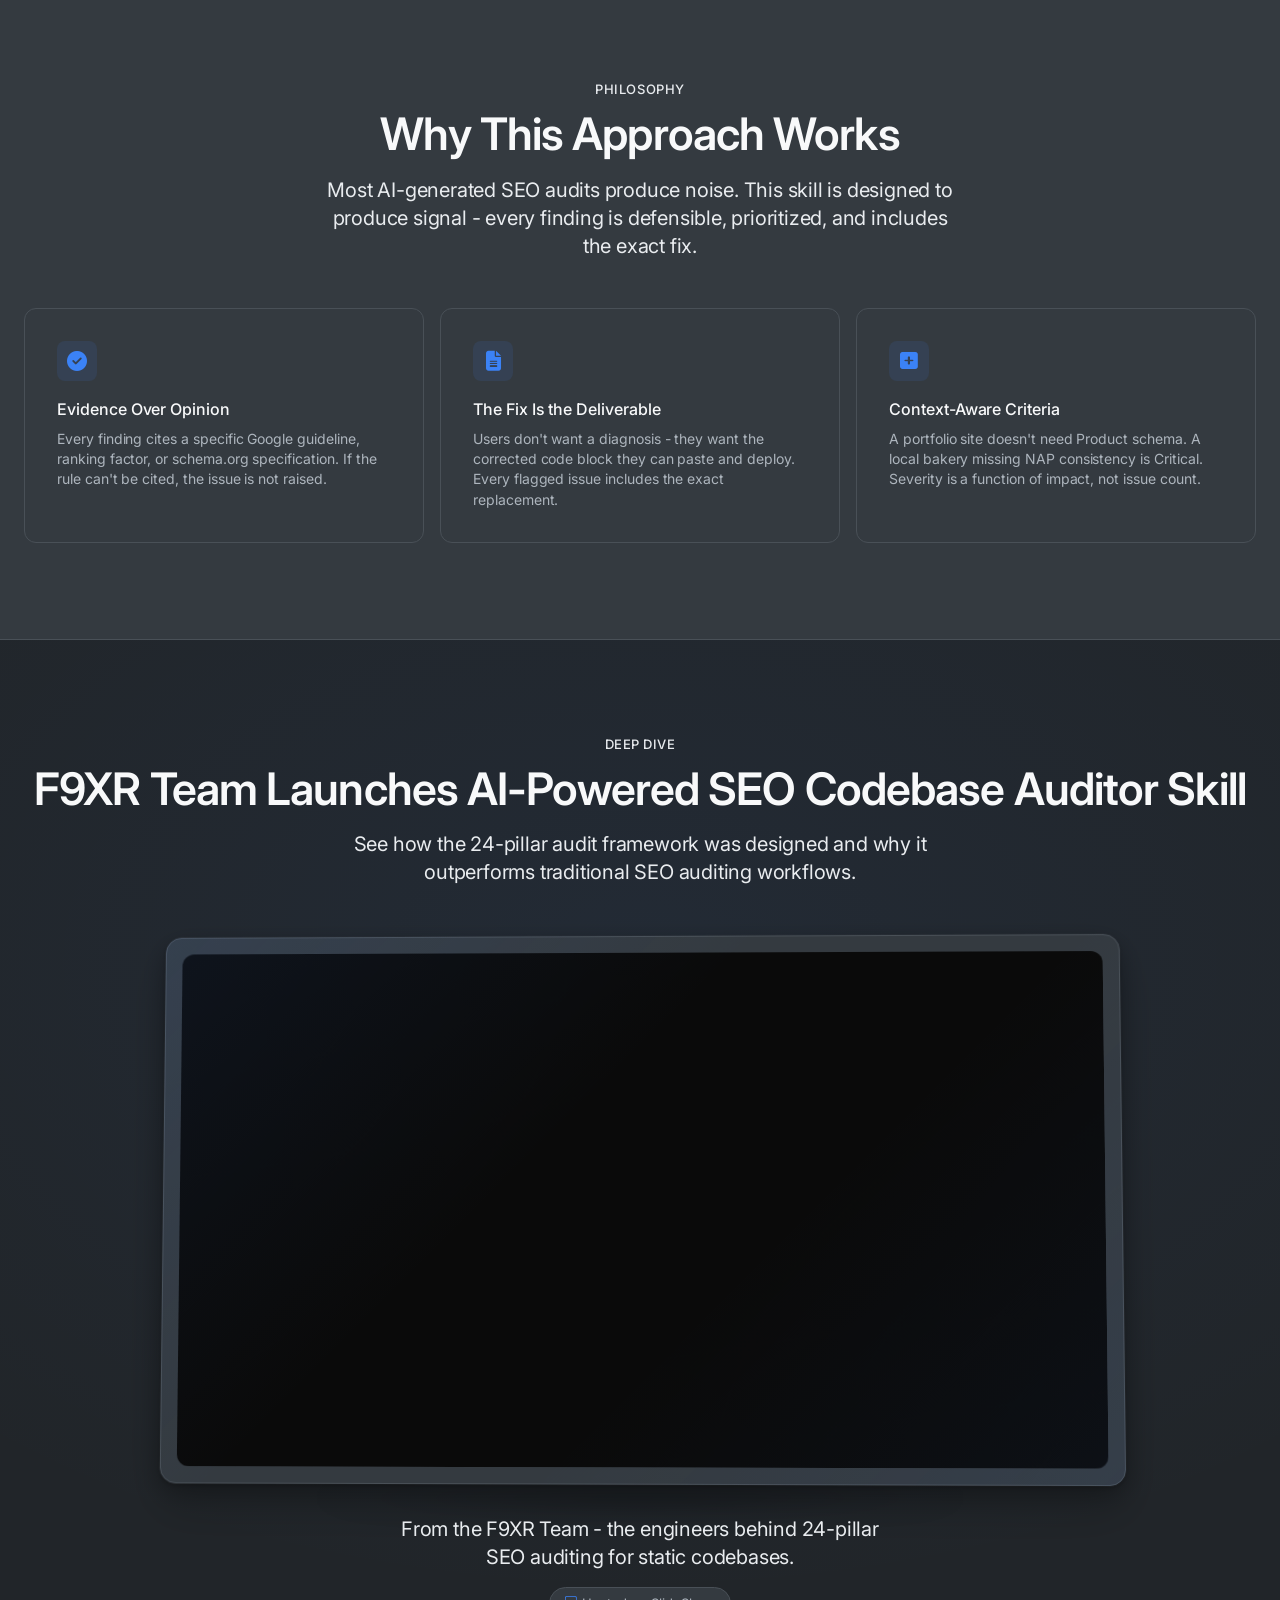
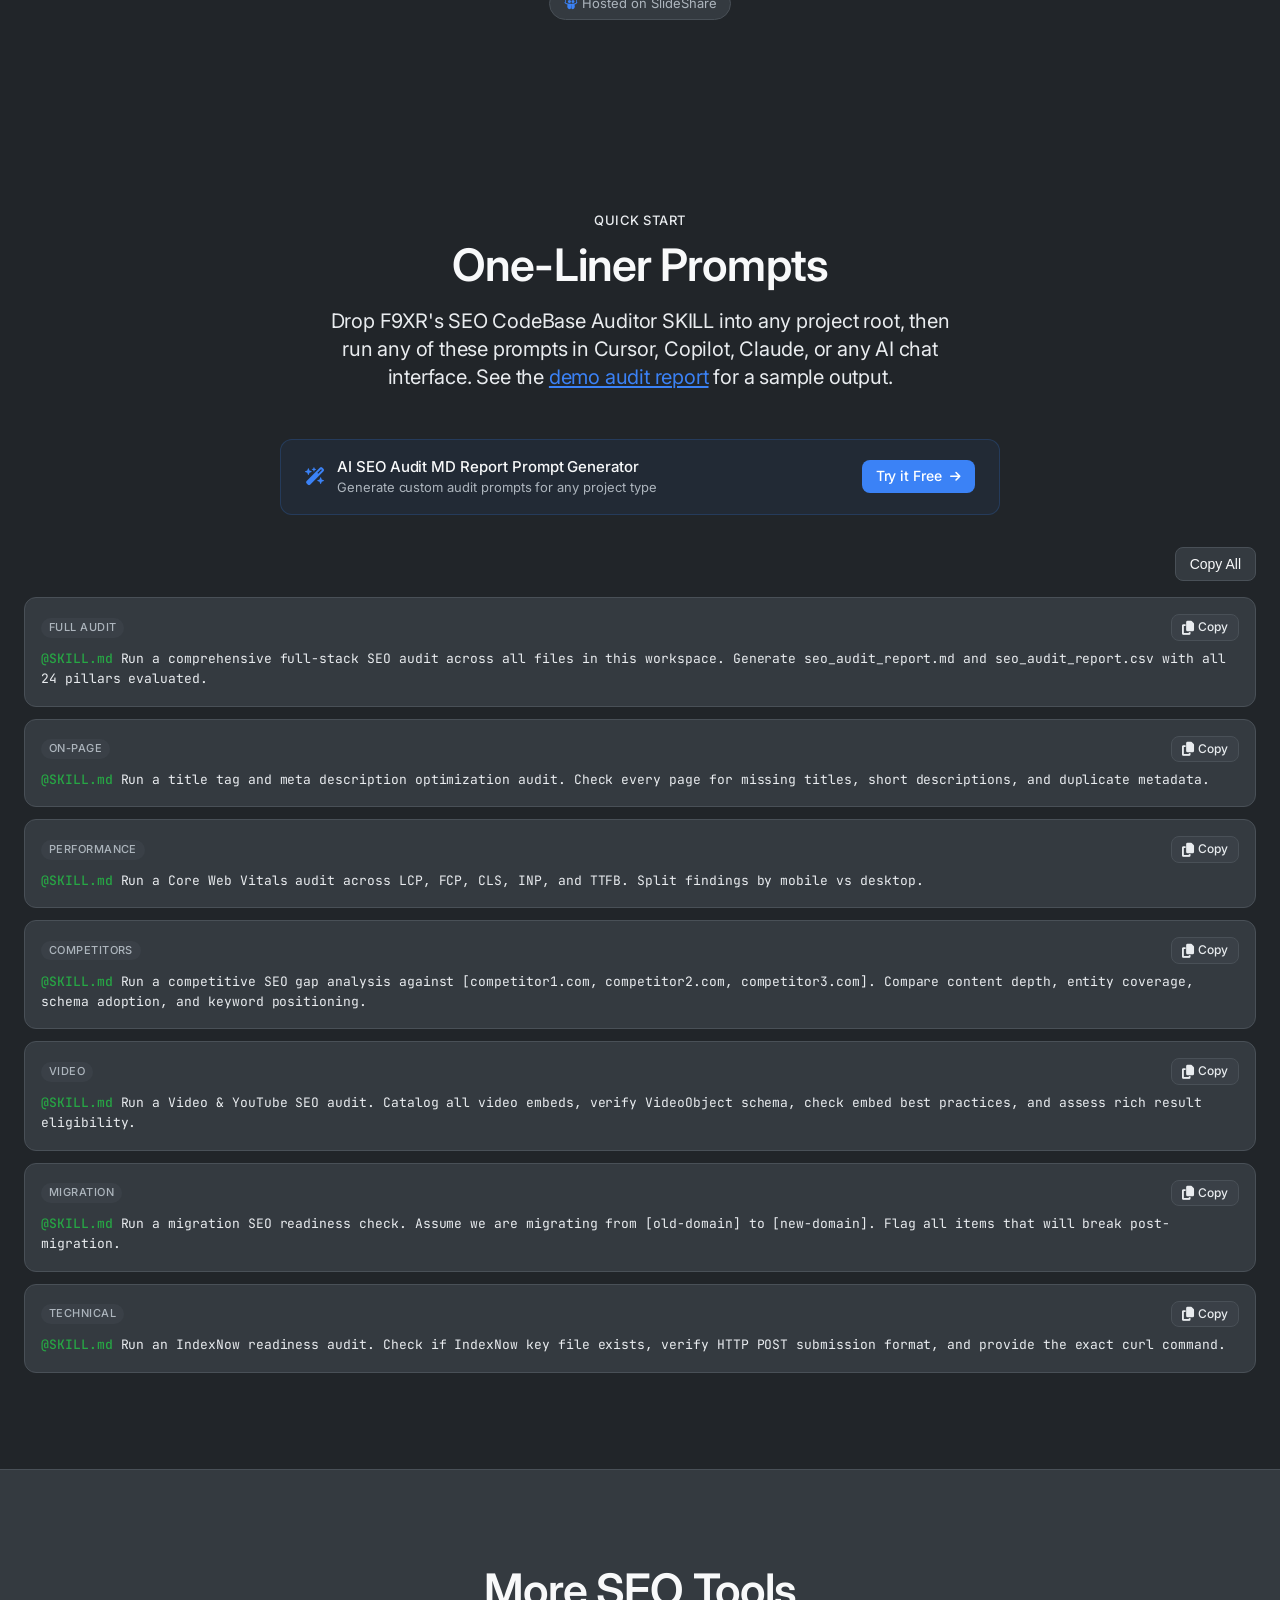
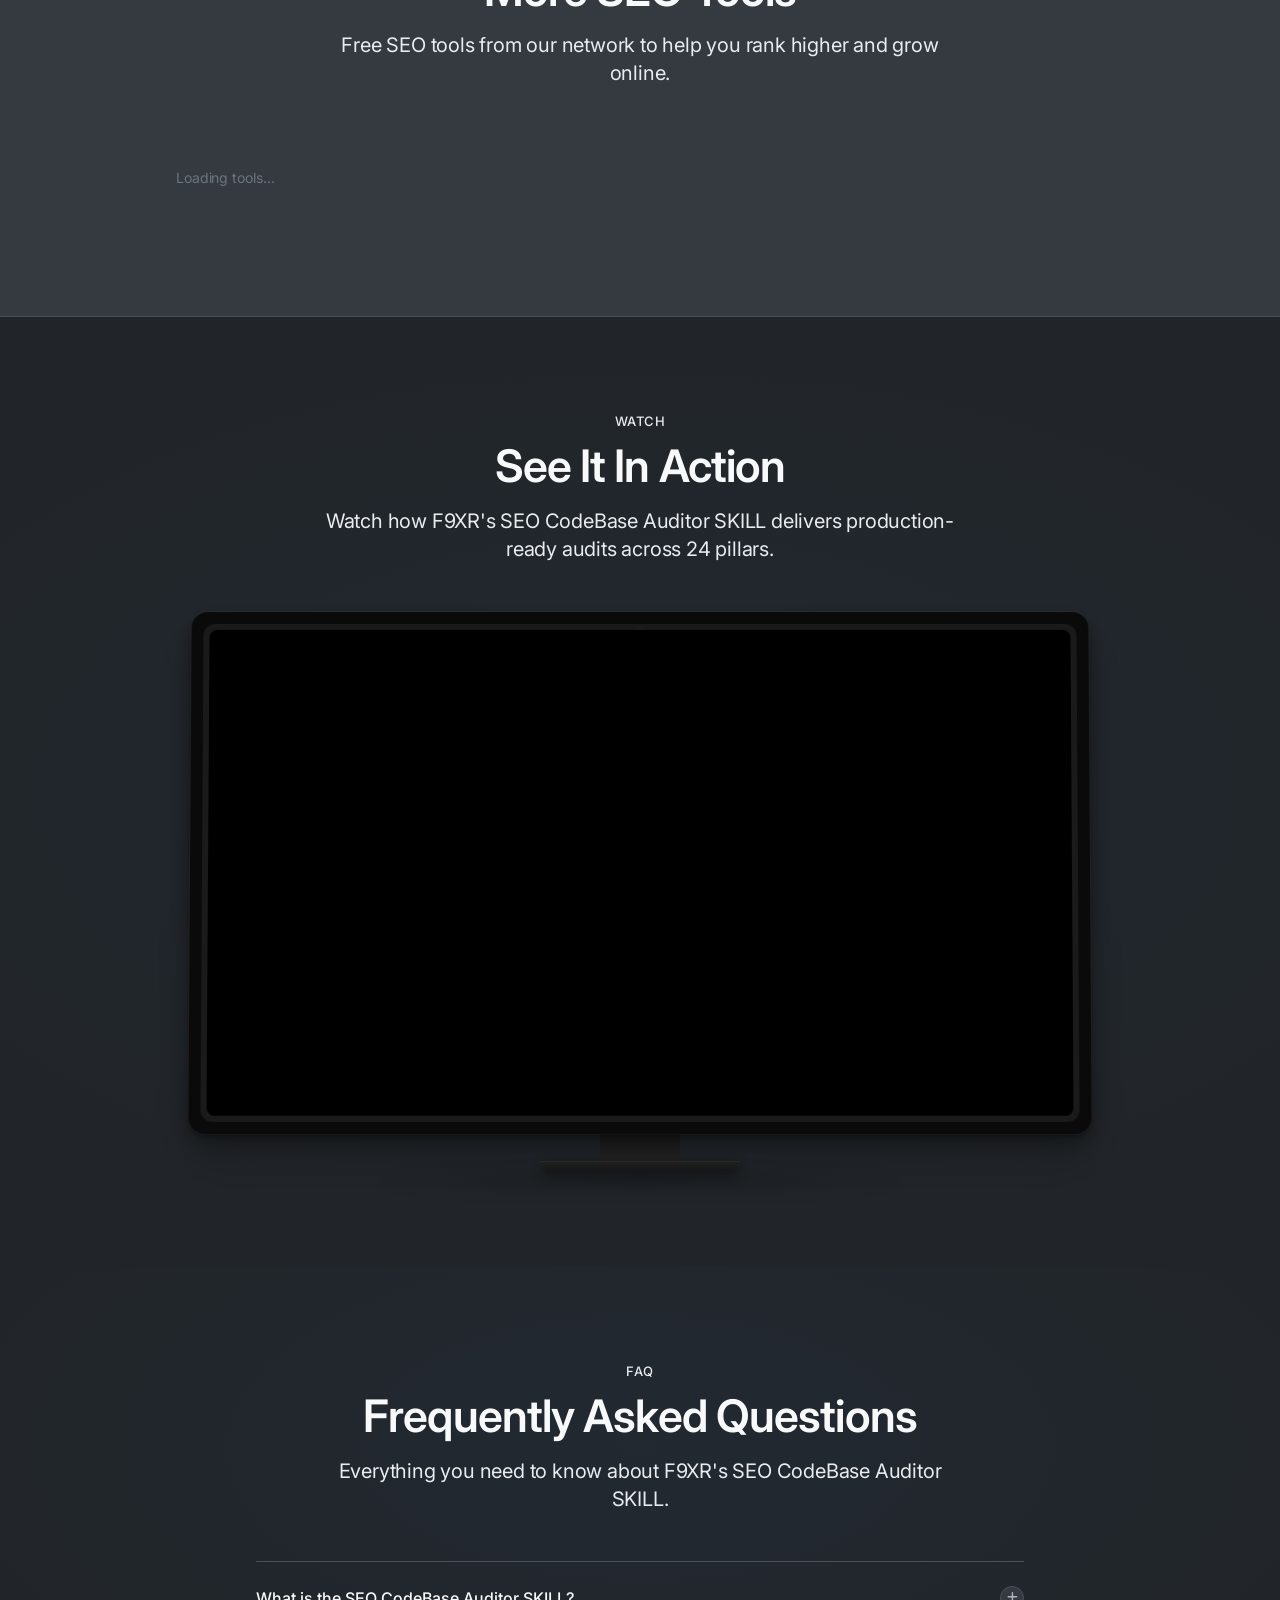
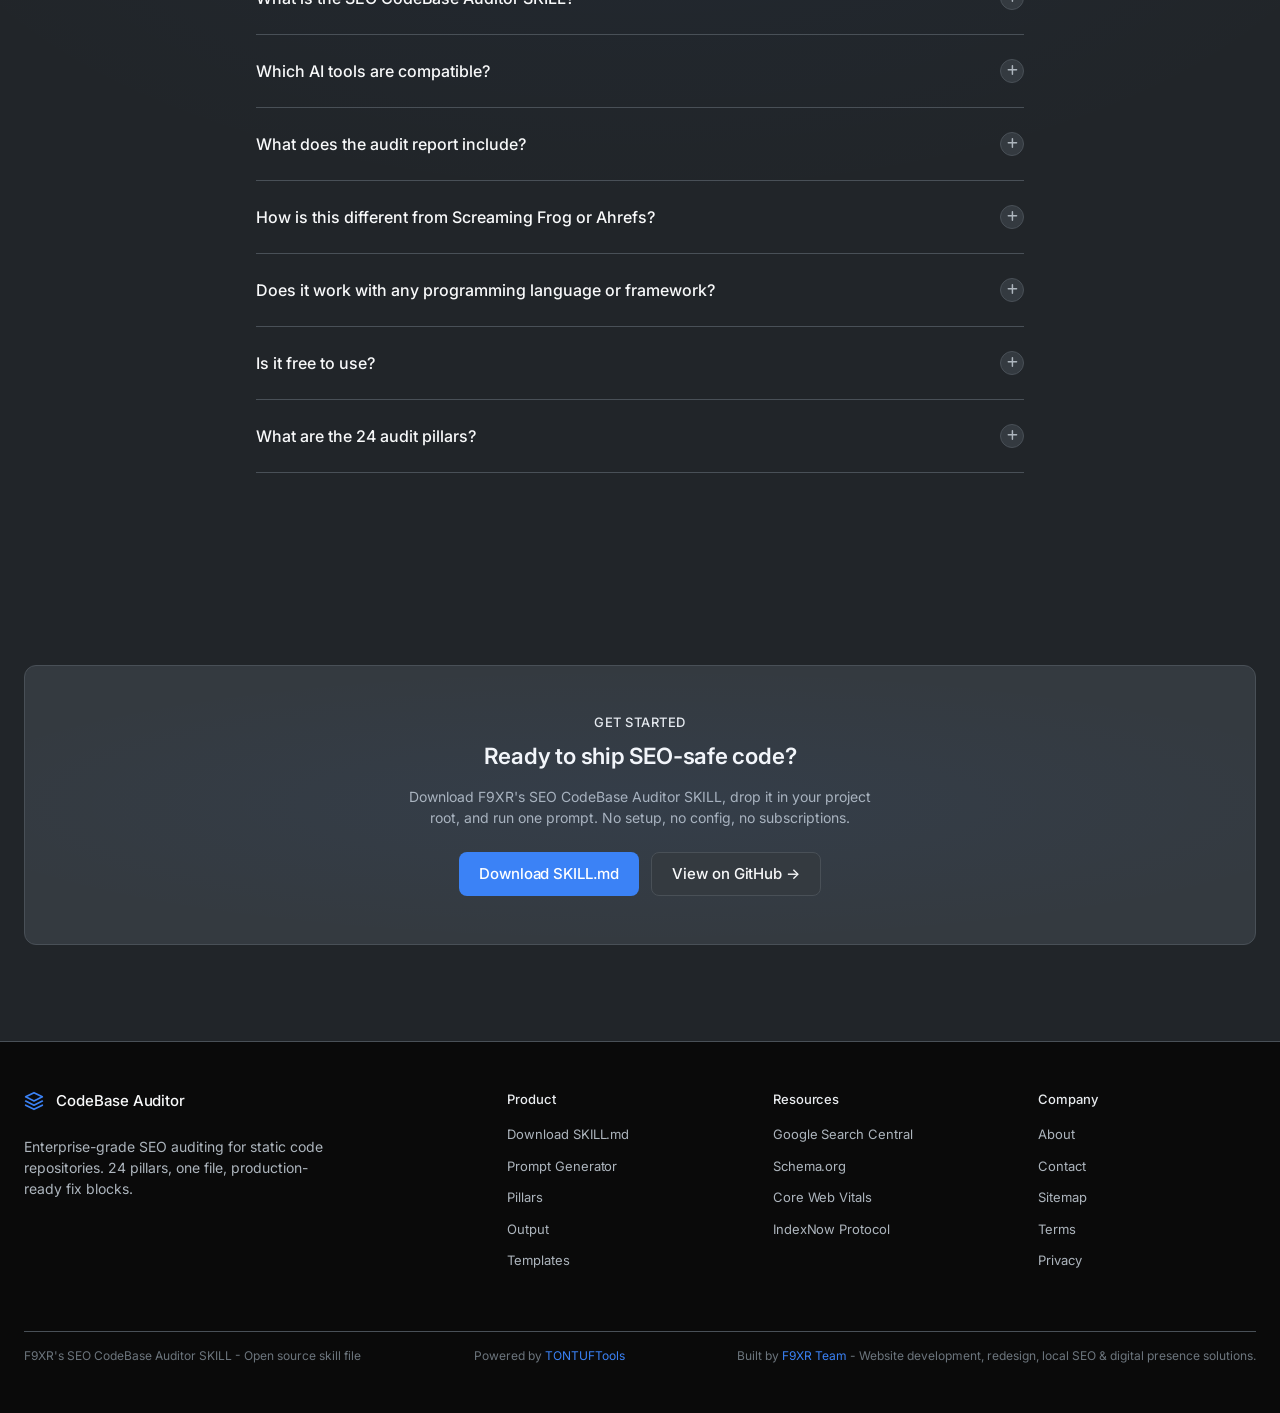
==== commit ab0a450b: "Add docs directory with GitLab-style HTML pages, run full SEO audit, fix all 10 findings - Convert 6" ====
--- a/index.html
+++ b/index.html
@@ -3,7 +3,7 @@
 <head>
 <meta charset="utf-8">
 <meta name="viewport" content="width=device-width, initial-scale=1">
-<meta name="description" content="SEO CodeBase Auditor SKILL - Enterprise-grade SEO auditing for static repos. Drop in SKILL.md, run one command, get fixes.">
+<meta name="description" content="Enterprise-grade SEO auditing for static code repositories. Drop SKILL.md into any project, run one prompt in Cursor, Copilot, or Claude, and get production-ready fixes across 24 audit pillars.">
 <link rel="canonical" href="https://f9xr.github.io/seo-audit-report-skill/">
 <link rel="icon" type="image/x-icon" href="https://f9xr.github.io/assets/favicon.ico">
 <link rel="icon" type="image/png" sizes="32x32" href="https://f9xr.github.io/assets/favicon-32x32.png">
@@ -11,7 +11,6 @@
 <link rel="apple-touch-icon" sizes="180x180" href="https://f9xr.github.io/assets/apple-touch-icon.png">
 <link rel="icon" type="image/png" sizes="192x192" href="https://f9xr.github.io/assets/android-chrome-192x192.png">
 <link rel="icon" type="image/png" sizes="512x512" href="https://f9xr.github.io/assets/android-chrome-512x512.png">
-<link rel="manifest" href="https://f9xr.github.io/assets/site.webmanifest">
 <meta name="theme-color" content="#3b82f6">
 <title>F9XR's SEO CodeBase Auditor SKILL - 24 Pillars. One Command.</title>
 <link rel="preconnect" href="https://fonts.googleapis.com">
@@ -374,13 +373,33 @@
       "name": "F9XR's SEO CodeBase Auditor SKILL",
       "description": "Enterprise-grade SEO auditing for static code repositories. 24 pillars, one file, production-ready fix blocks.",
       "datePublished": "2025-01-01",
-      "dateModified": "2026-07-11",
+      "dateModified": "2026-07-15",
       "publisher": { "@id": "https://f9xr.github.io/#organization" },
       "potentialAction": {
         "@type": "SearchAction",
         "target": "https://f9xr.github.io/seo-audit-report-skill/?q={search_term_string}",
         "query-input": "required name=search_term_string"
       }
+    },
+    {
+      "@type": "VideoObject",
+      "name": "F9XR SEO CodeBase Auditor SKILL - See It In Action",
+      "description": "Watch how F9XR's SEO CodeBase Auditor SKILL delivers production-ready audits across 24 pillars.",
+      "thumbnailUrl": "https://img.youtube.com/vi/05cr4W9uyAA/maxresdefault.jpg",
+      "uploadDate": "2026-07-27",
+      "duration": "PT3M30S",
+      "contentUrl": "https://www.youtube.com/watch?v=05cr4W9uyAA",
+      "embedUrl": "https://www.youtube-nocookie.com/embed/05cr4W9uyAA",
+      "publisher": { "@id": "https://f9xr.github.io/#organization" }
+    },
+    {
+      "@type": "VideoObject",
+      "name": "F9XR Team Launches AI-Powered SEO Codebase Auditor Skill",
+      "description": "See how the 24-pillar audit framework was designed and why it outperforms traditional SEO auditing workflows.",
+      "thumbnailUrl": "https://f9xr.github.io/og-image.png",
+      "uploadDate": "2026-07-27",
+      "embedUrl": "https://www.slideshare.net/slideshow/embed_code/key/js9UrUMwD7TK3T",
+      "publisher": { "@id": "https://f9xr.github.io/#organization" }
     }
   ]
 }
@@ -452,10 +471,10 @@
 <link rel="alternate" type="text/markdown" href="https://f9xr.github.io/seo-audit-report-skill/llms.txt" title="LLM-readable site description">
 </head>
 <body>
-<a href="#pillars" class="skip-link" style="position:absolute;top:-100px;left:0;background:var(--primary);color:#fff;padding:8px 16px;z-index:10000;transition:top 0.2s">Skip to main content</a>
+<a href="#pillars" class="skip-link" role="navigation" aria-label="Skip to main content" style="position:absolute;top:-100px;left:0;background:var(--primary);color:#fff;padding:8px 16px;z-index:10000;transition:top 0.2s">Skip to main content</a>
 <style>.skip-link:focus{top:0}</style>
 
-<header>
+<header role="banner">
 <nav>
   <div class="container">
     <div class="nav-left">
@@ -471,6 +490,7 @@
       <a href="#output">Output</a>
       <a href="#video">Video</a>
       <a href="#templates">Templates</a>
+      <a href="docs/index.html">Docs</a>
       <a href="https://tontuftools.blogspot.com/2026/07/seo-audit-report-md-prompt-generator.html" target="_blank" rel="noopener noreferrer">Prompt Generator</a>
     </div>
     <div class="nav-ctas">
@@ -923,7 +943,7 @@
       <div class="tv-screen">
         <div class="tv-bezel">
           <div class="tv-inner">
-            <iframe src="https://www.youtube.com/embed/05cr4W9uyAA" title="F9XR SEO CodeBase Auditor SKILL" allow="accelerometer; autoplay; clipboard-write; encrypted-media; gyroscope; picture-in-picture; web-share" allowfullscreen loading="lazy"></iframe>
+            <iframe src="https://www.youtube-nocookie.com/embed/05cr4W9uyAA" title="F9XR SEO CodeBase Auditor SKILL" allow="accelerometer; autoplay; clipboard-write; encrypted-media; gyroscope; picture-in-picture; web-share" allowfullscreen loading="lazy"></iframe>
           </div>
         </div>
       </div>
@@ -945,34 +965,34 @@
       <h2 class="display-lg">Frequently Asked Questions</h2>
       <p class="subhead">Everything you need to know about F9XR's SEO CodeBase Auditor SKILL.</p>
     </div>
-    <div class="faq-grid fade-in">
+    <div class="faq-grid fade-in" role="region" aria-label="Frequently Asked Questions">
       <div class="faq-item">
-        <button class="faq-q" aria-expanded="false">What is the SEO CodeBase Auditor SKILL?<span class="faq-icon"><i class="fas fa-plus"></i></span></button>
-        <div class="faq-a" role="region"><p>It's a single <code>SKILL.md</code> file you drop into any codebase root. When invoked with <code>@SKILL.md</code> in an AI coding assistant (Cursor, Copilot, Claude, etc.), it runs a comprehensive 24-pillar SEO audit and generates a production-ready report with exact fix blocks.</p></div>
+        <button class="faq-q" id="faq-q-1" aria-expanded="false" aria-controls="faq-a-1">What is the SEO CodeBase Auditor SKILL?<span class="faq-icon"><i class="fas fa-plus"></i></span></button>
+        <div class="faq-a" id="faq-a-1" role="region" aria-labelledby="faq-q-1"><p>It's a single <code>SKILL.md</code> file you drop into any codebase root. When invoked with <code>@SKILL.md</code> in an AI coding assistant (Cursor, Copilot, Claude, etc.), it runs a comprehensive 24-pillar SEO audit and generates a production-ready report with exact fix blocks.</p></div>
       </div>
       <div class="faq-item">
-        <button class="faq-q" aria-expanded="false">Which AI tools are compatible?<span class="faq-icon"><i class="fas fa-plus"></i></span></button>
-        <div class="faq-a" role="region"><p>Any AI chat or coding assistant that supports file references works. That includes <a href="https://cursor.sh" target="_blank" rel="noopener noreferrer">Cursor</a>, <a href="https://github.com/features/copilot" target="_blank" rel="noopener noreferrer">GitHub Copilot</a>, <a href="https://claude.ai" target="_blank" rel="noopener noreferrer">Claude</a>, <a href="https://chat.openai.com" target="_blank" rel="noopener noreferrer">ChatGPT</a>, and others. No plugins, extensions, or API keys required.</p></div>
+        <button class="faq-q" id="faq-q-2" aria-expanded="false" aria-controls="faq-a-2">Which AI tools are compatible?<span class="faq-icon"><i class="fas fa-plus"></i></span></button>
+        <div class="faq-a" id="faq-a-2" role="region" aria-labelledby="faq-q-2"><p>Any AI chat or coding assistant that supports file references works. That includes <a href="https://cursor.sh" target="_blank" rel="noopener noreferrer">Cursor</a>, <a href="https://github.com/features/copilot" target="_blank" rel="noopener noreferrer">GitHub Copilot</a>, <a href="https://claude.ai" target="_blank" rel="noopener noreferrer">Claude</a>, <a href="https://chat.openai.com" target="_blank" rel="noopener noreferrer">ChatGPT</a>, and others. No plugins, extensions, or API keys required.</p></div>
       </div>
       <div class="faq-item">
-        <button class="faq-q" aria-expanded="false">What does the audit report include?<span class="faq-icon"><i class="fas fa-plus"></i></span></button>
-        <div class="faq-a" role="region"><p>Each run produces <code>seo_audit_report.md</code> and <code>seo_audit_report.csv</code> containing: an executive summary, a Priority Fix Matrix capped at 20 items, granular per-pillar evaluations with current code and fix blocks, revenue impact estimates, and an effort rating for every finding.</p></div>
+        <button class="faq-q" id="faq-q-3" aria-expanded="false" aria-controls="faq-a-3">What does the audit report include?<span class="faq-icon"><i class="fas fa-plus"></i></span></button>
+        <div class="faq-a" id="faq-a-3" role="region" aria-labelledby="faq-q-3"><p>Each run produces <code>seo_audit_report.md</code> and <code>seo_audit_report.csv</code> containing: an executive summary, a Priority Fix Matrix capped at 20 items, granular per-pillar evaluations with current code and fix blocks, revenue impact estimates, and an effort rating for every finding.</p></div>
       </div>
       <div class="faq-item">
-        <button class="faq-q" aria-expanded="false">How is this different from Screaming Frog or Ahrefs?<span class="faq-icon"><i class="fas fa-plus"></i></span></button>
-        <div class="faq-a" role="region"><p>Traditional tools crawl live URLs and check server responses. The SKILL audits your source code directly - before you deploy. It catches missing schema, broken metadata, performance anti-patterns, and accessibility issues at the code level, providing paste-and-deploy fix blocks instead of just diagnostic lists.</p></div>
+        <button class="faq-q" id="faq-q-4" aria-expanded="false" aria-controls="faq-a-4">How is this different from Screaming Frog or Ahrefs?<span class="faq-icon"><i class="fas fa-plus"></i></span></button>
+        <div class="faq-a" id="faq-a-4" role="region" aria-labelledby="faq-q-4"><p>Traditional tools crawl live URLs and check server responses. The SKILL audits your source code directly - before you deploy. It catches missing schema, broken metadata, performance anti-patterns, and accessibility issues at the code level, providing paste-and-deploy fix blocks instead of just diagnostic lists.</p></div>
       </div>
       <div class="faq-item">
-        <button class="faq-q" aria-expanded="false">Does it work with any programming language or framework?<span class="faq-icon"><i class="fas fa-plus"></i></span></button>
-        <div class="faq-a" role="region"><p>Yes. It's designed for static code repositories across any stack - HTML, React, Next.js, Vue, Nuxt, Astro, and more. The 24 pillars are context-aware: irrelevant checks are automatically suppressed (e.g., no JavaScript Framework SEO for plain HTML sites).</p></div>
+        <button class="faq-q" id="faq-q-5" aria-expanded="false" aria-controls="faq-a-5">Does it work with any programming language or framework?<span class="faq-icon"><i class="fas fa-plus"></i></span></button>
+        <div class="faq-a" id="faq-a-5" role="region" aria-labelledby="faq-q-5"><p>Yes. It's designed for static code repositories across any stack - HTML, React, Next.js, Vue, Nuxt, Astro, and more. The 24 pillars are context-aware: irrelevant checks are automatically suppressed (e.g., no JavaScript Framework SEO for plain HTML sites).</p></div>
       </div>
       <div class="faq-item">
-        <button class="faq-q" aria-expanded="false">Is it free to use?<span class="faq-icon"><i class="fas fa-plus"></i></span></button>
-        <div class="faq-a" role="region"><p>Completely free and open source. Download <code>SKILL.md</code> from <a href="https://github.com/f9xr/seo-audit-report-skill" target="_blank" rel="noopener noreferrer">GitHub</a>, drop it in your project, and run. No subscriptions, no accounts, no tracking.</p></div>
+        <button class="faq-q" id="faq-q-6" aria-expanded="false" aria-controls="faq-a-6">Is it free to use?<span class="faq-icon"><i class="fas fa-plus"></i></span></button>
+        <div class="faq-a" id="faq-a-6" role="region" aria-labelledby="faq-q-6"><p>Completely free and open source. Download <code>SKILL.md</code> from <a href="https://github.com/f9xr/seo-audit-report-skill" target="_blank" rel="noopener noreferrer">GitHub</a>, drop it in your project, and run. No subscriptions, no accounts, no tracking.</p></div>
       </div>
       <div class="faq-item">
-        <button class="faq-q" aria-expanded="false">What are the 24 audit pillars?<span class="faq-icon"><i class="fas fa-plus"></i></span></button>
-        <div class="faq-a" role="region"><p>The pillars span four categories: Technical Foundation (On-Page, Technical SEO, Performance/CWV, URL Architecture, Mobile, Image SEO, XML Sitemap &amp; Robots.txt), Content &amp; Authority (Semantic SEO, Internal Linking, Blog SEO, E-E-A-T, Rich Results, AI/SGE/Voice), Platform &amp; Process (E-Commerce, JavaScript Frameworks, CI/CD, Migration, Content Pruning, Third-Party Scripts), and Specialized (Social &amp; Regional, Security, Accessibility, Competitor Analysis, Video &amp; YouTube SEO, IndexNow Protocol).</p></div>
+        <button class="faq-q" id="faq-q-7" aria-expanded="false" aria-controls="faq-a-7">What are the 24 audit pillars?<span class="faq-icon"><i class="fas fa-plus"></i></span></button>
+        <div class="faq-a" id="faq-a-7" role="region" aria-labelledby="faq-q-7"><p>The pillars span four categories: Technical Foundation (On-Page, Technical SEO, Performance/CWV, URL Architecture, Mobile, Image SEO, XML Sitemap &amp; Robots.txt), Content &amp; Authority (Semantic SEO, Internal Linking, Blog SEO, E-E-A-T, Rich Results, AI/SGE/Voice), Platform &amp; Process (E-Commerce, JavaScript Frameworks, CI/CD, Migration, Content Pruning, Third-Party Scripts), and Specialized (Social &amp; Regional, Security, Accessibility, Competitor Analysis, Video &amp; YouTube SEO, IndexNow Protocol).</p></div>
       </div>
     </div>
   </div>
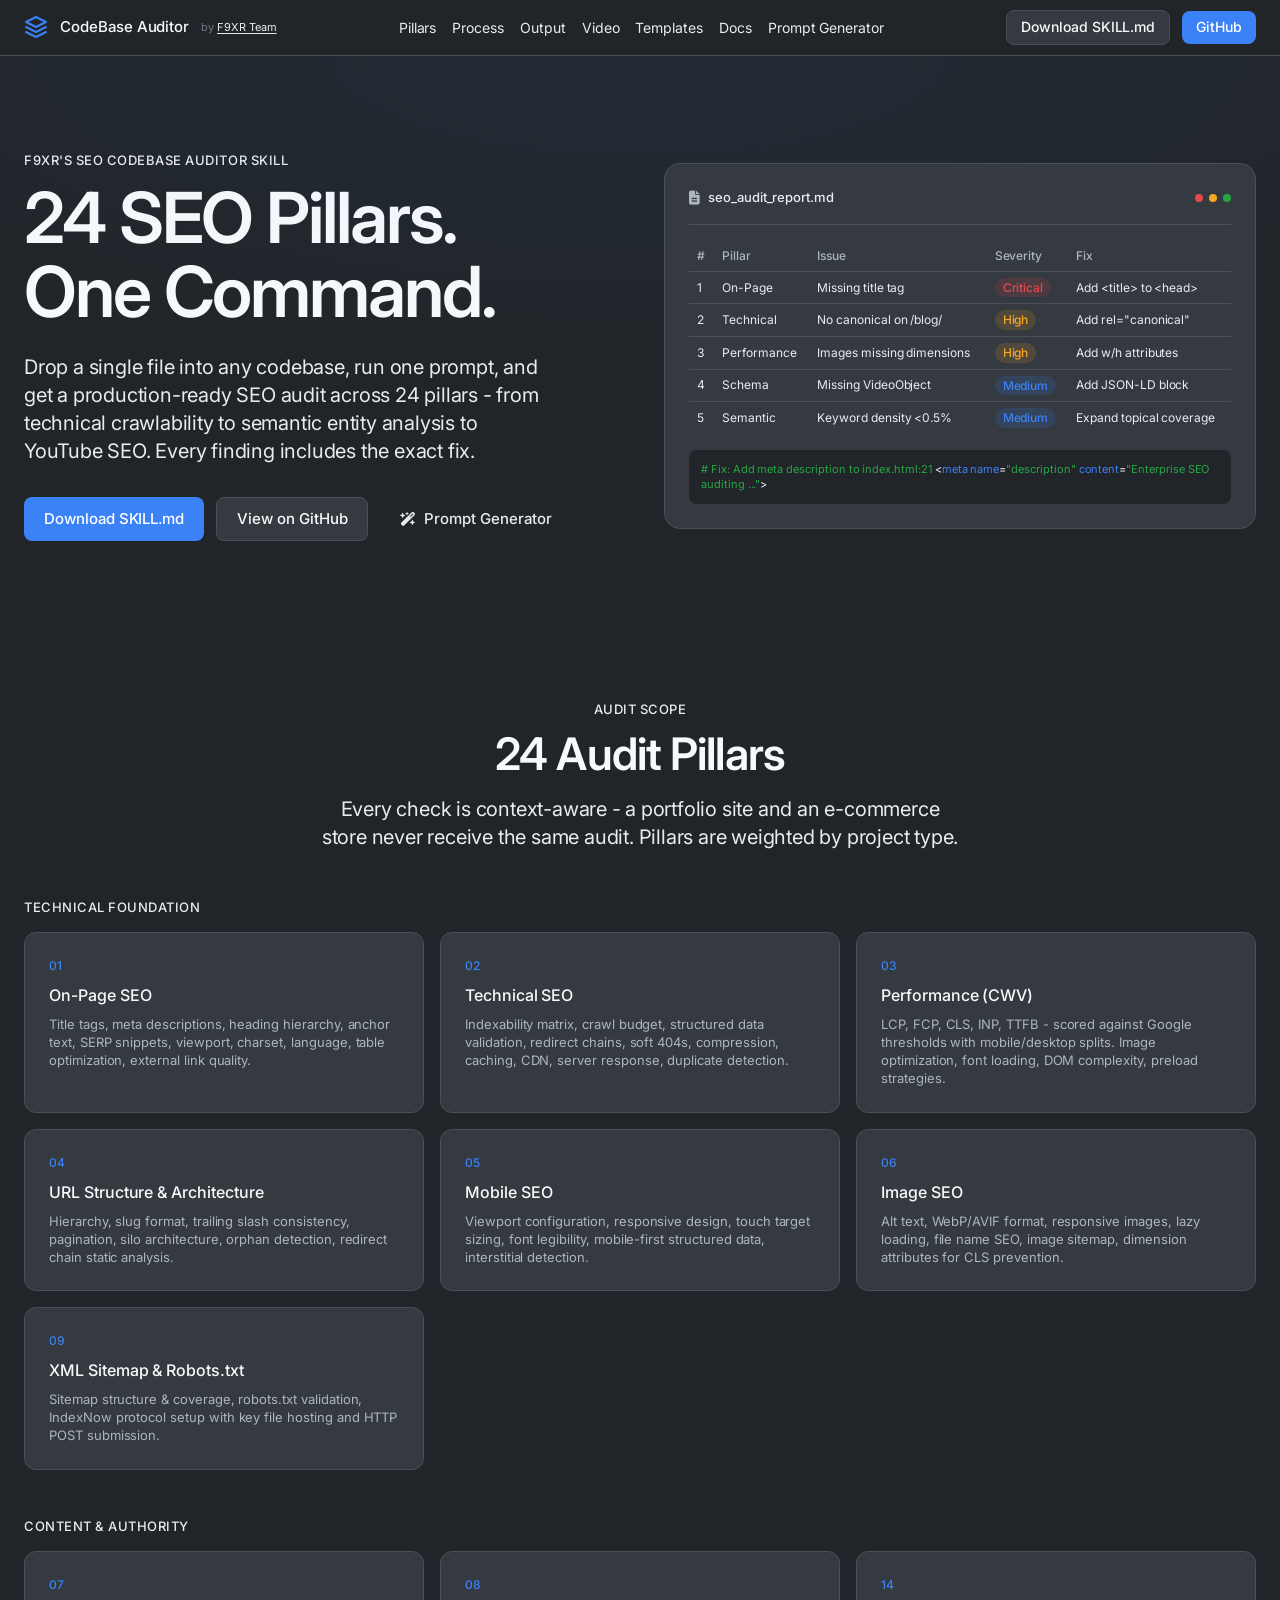
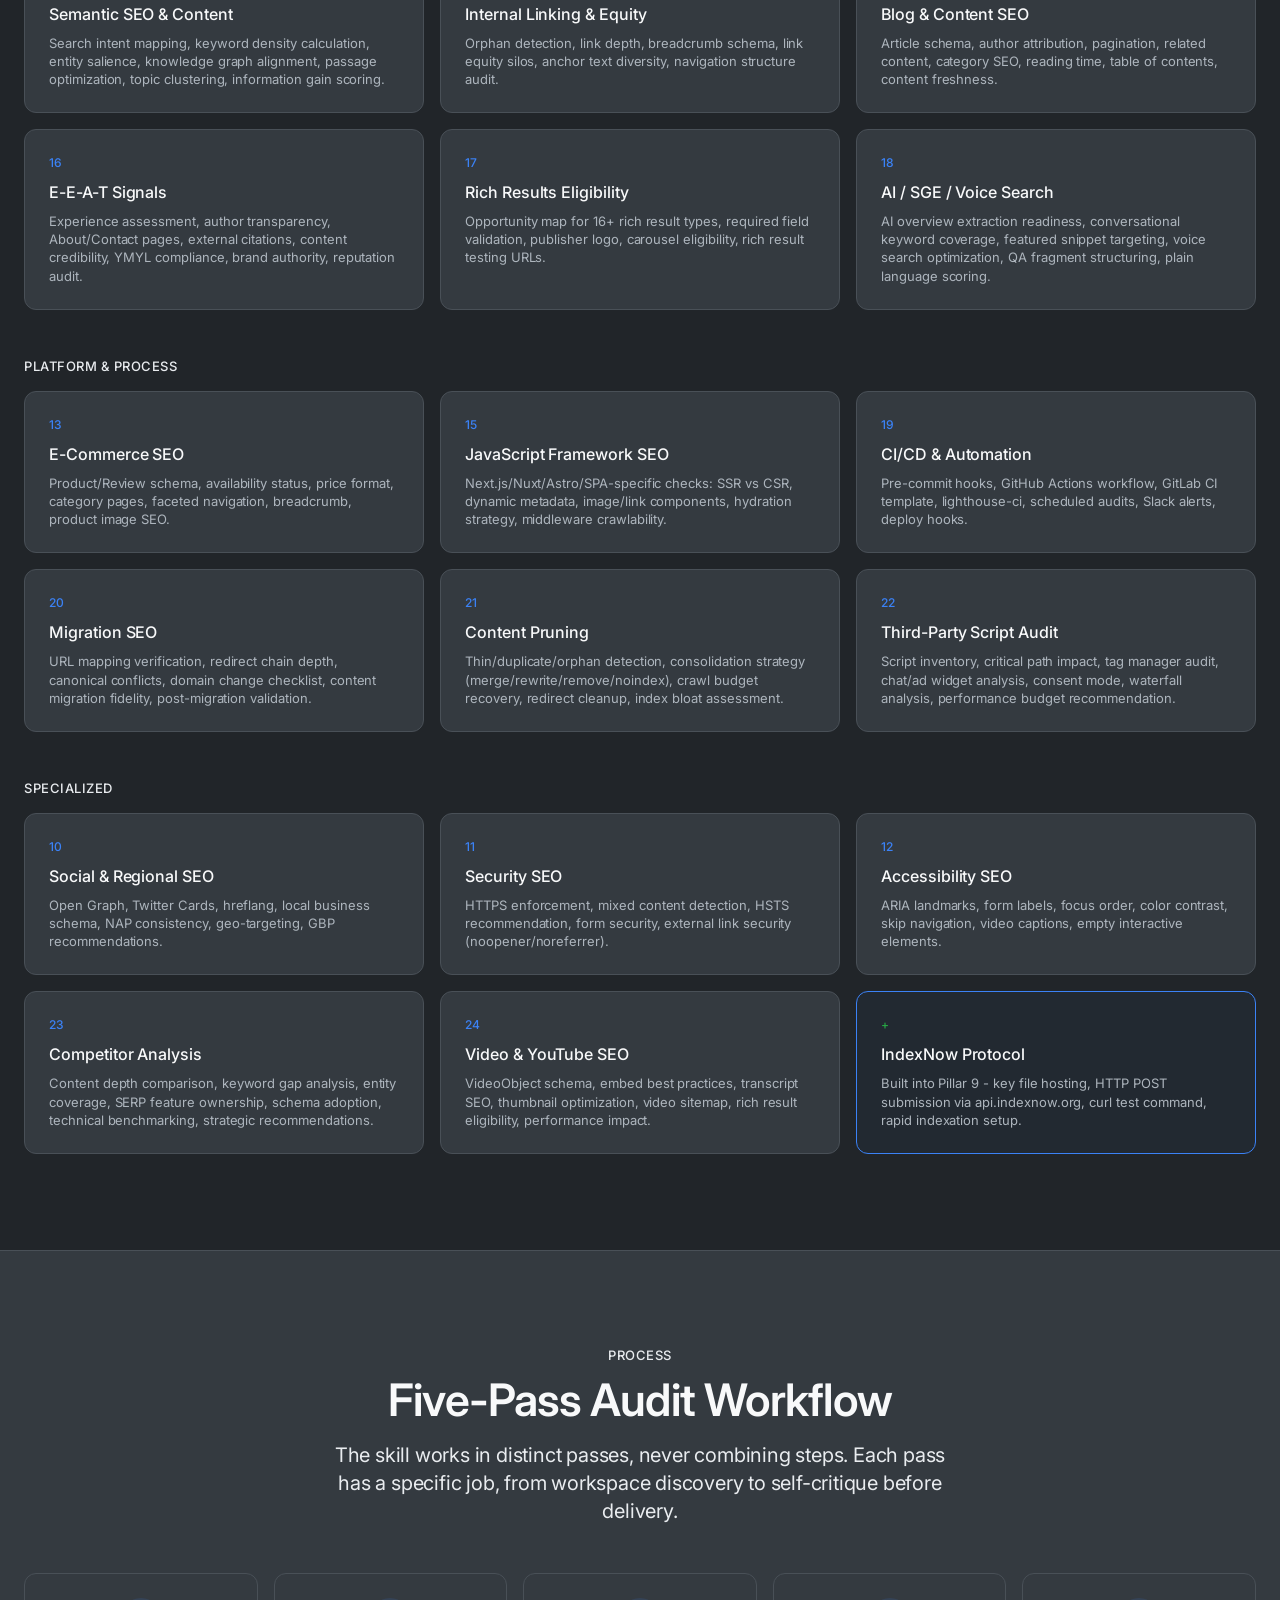
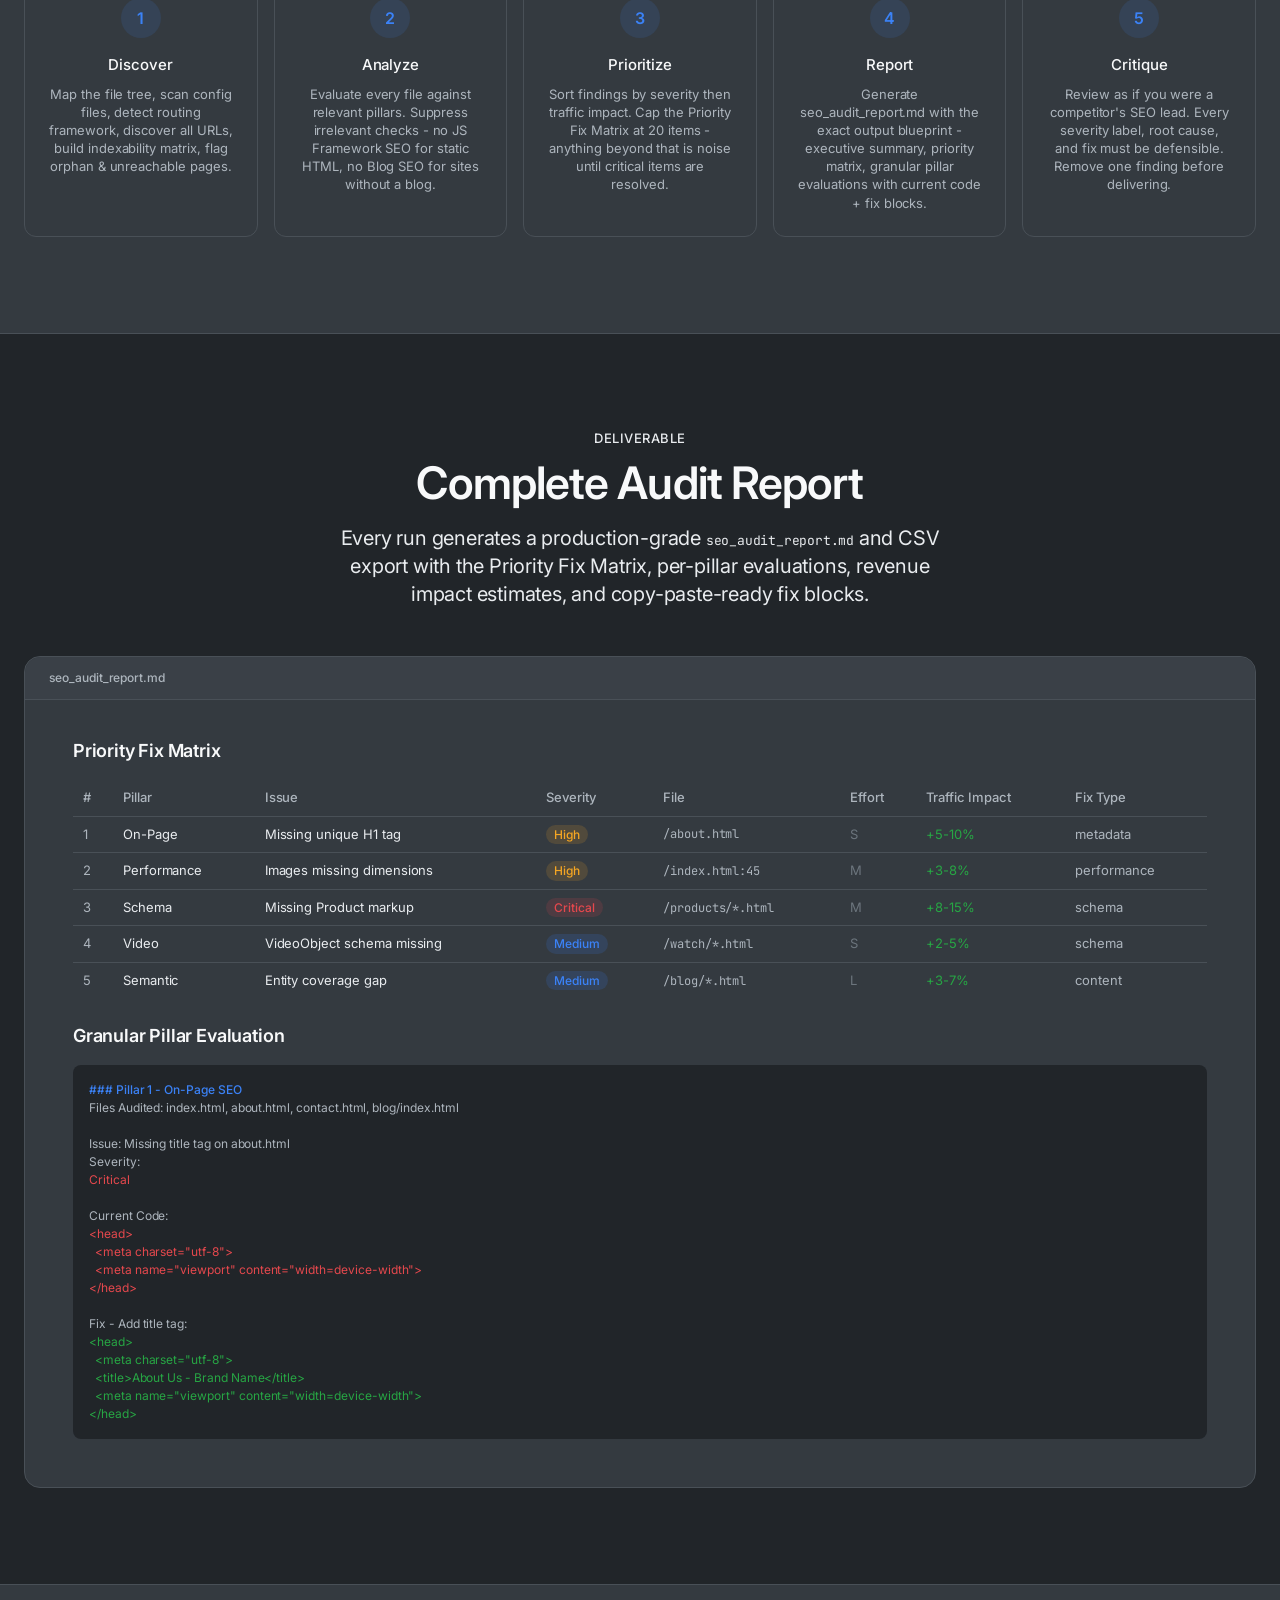
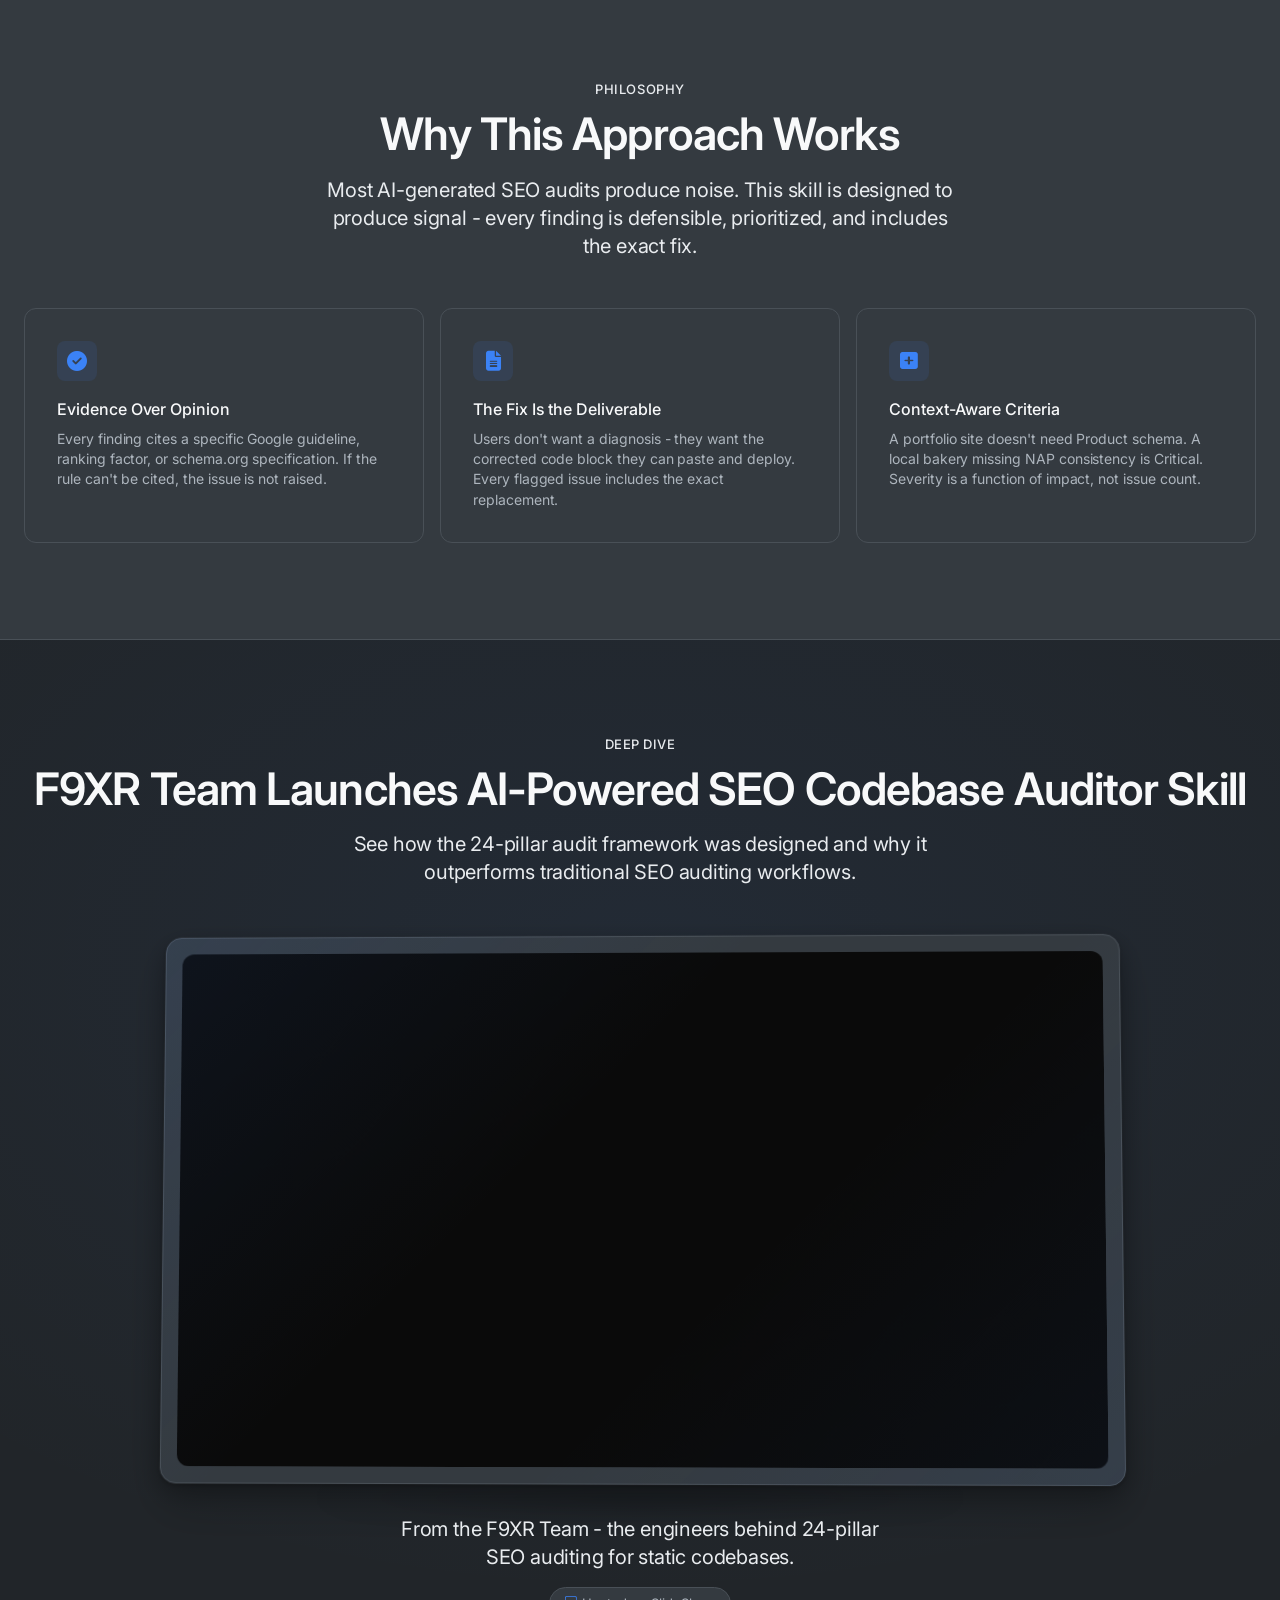
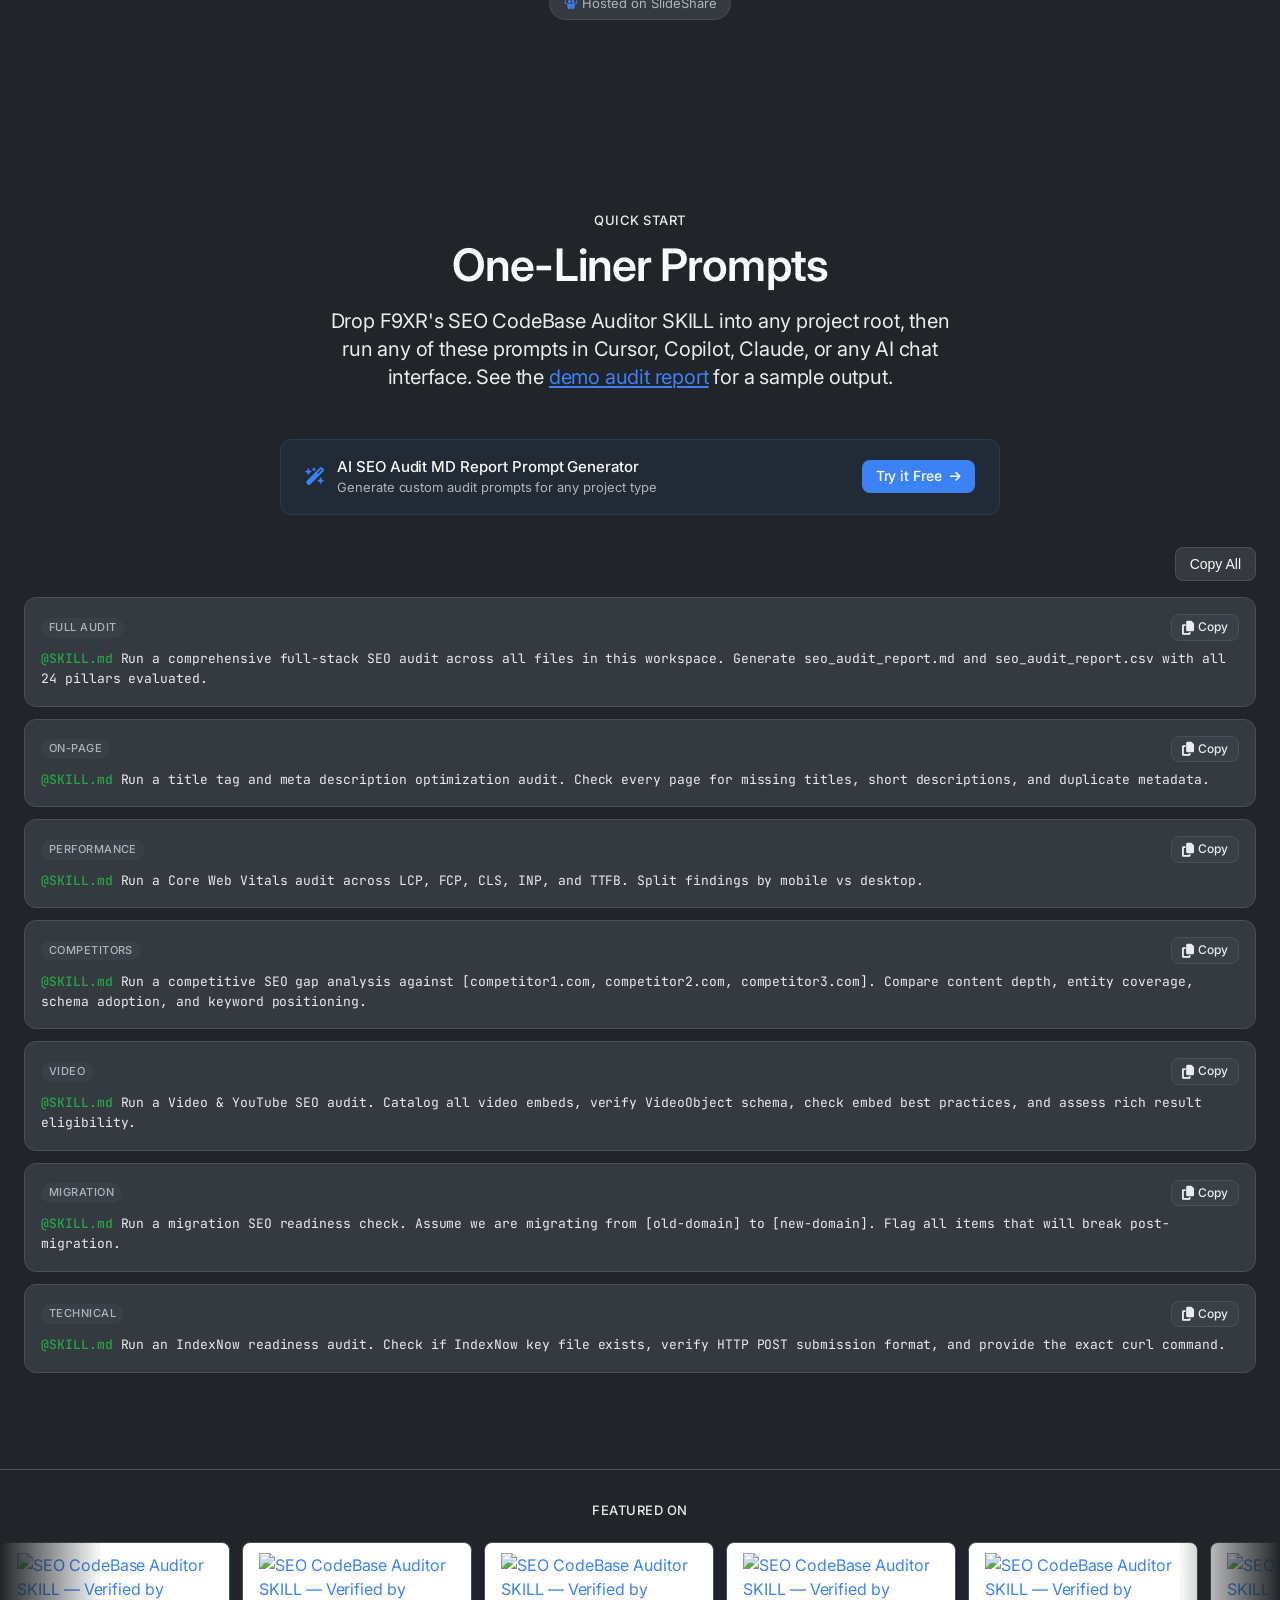
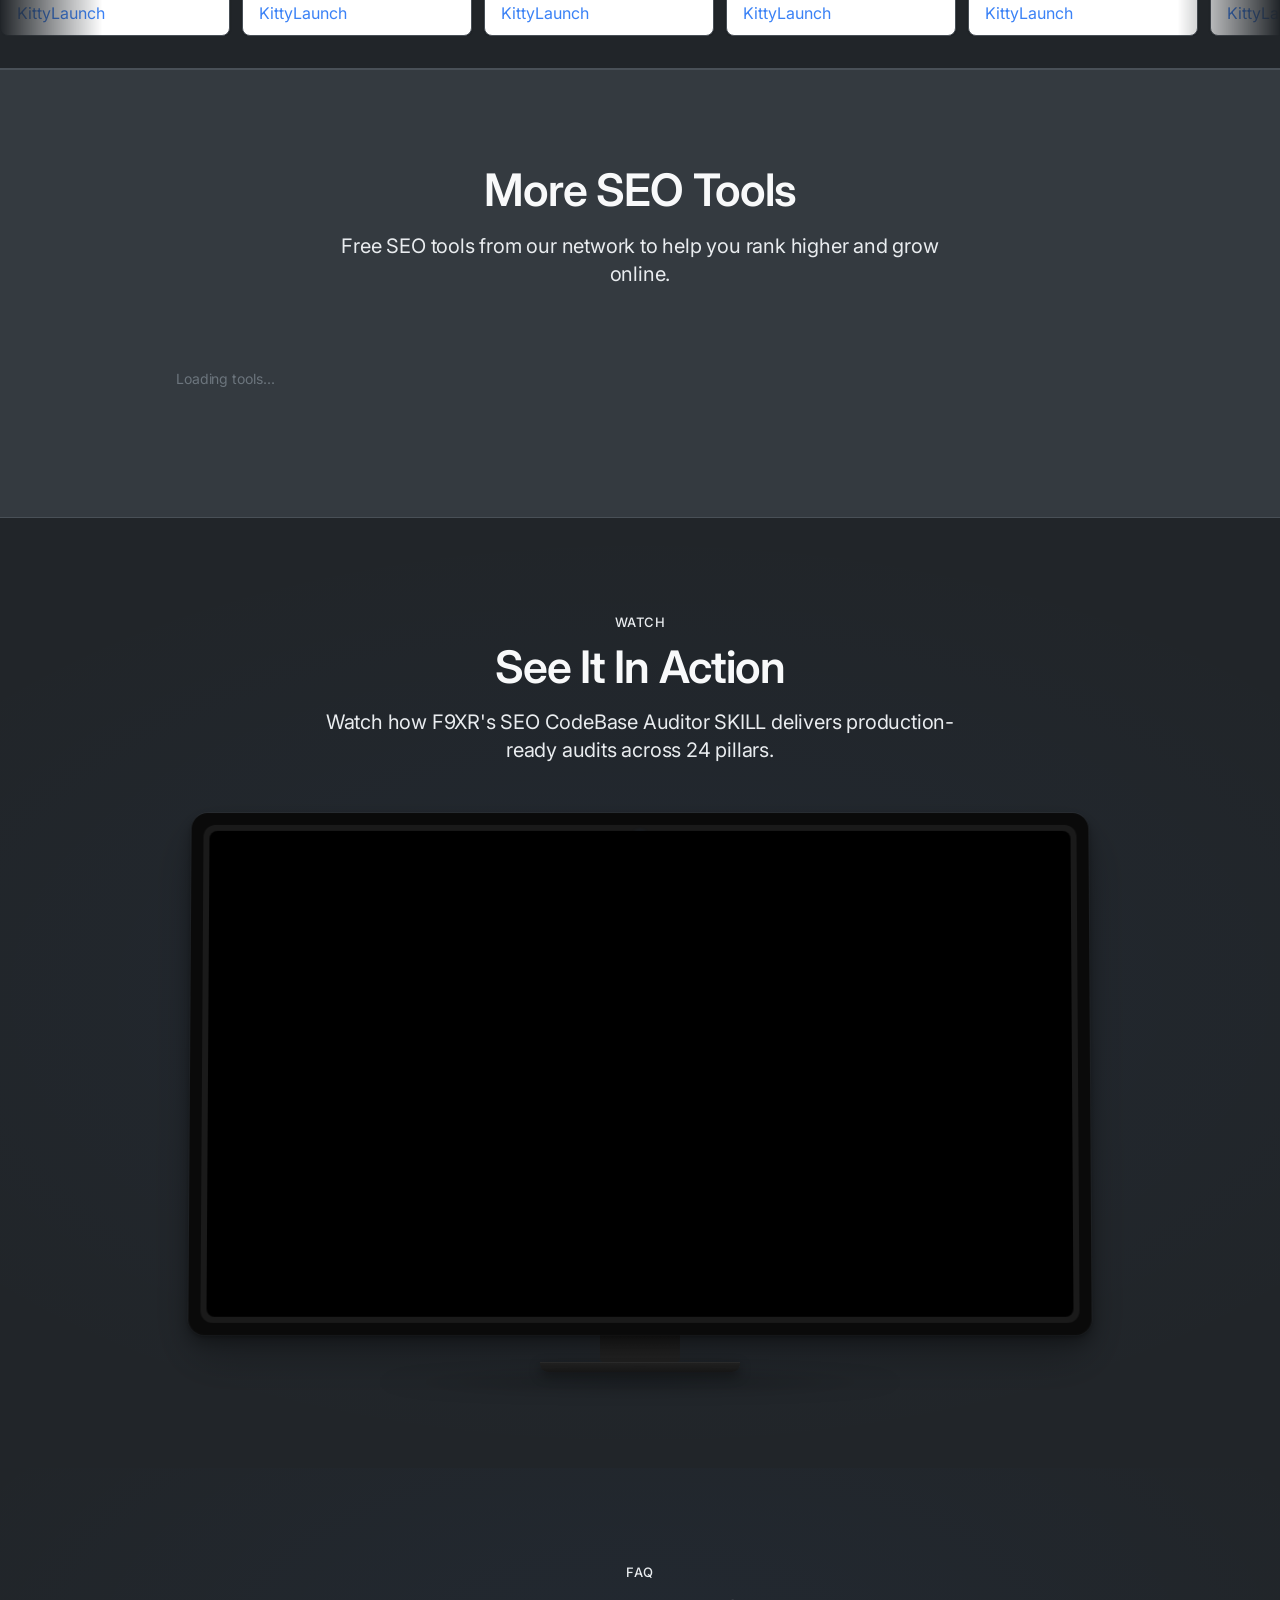
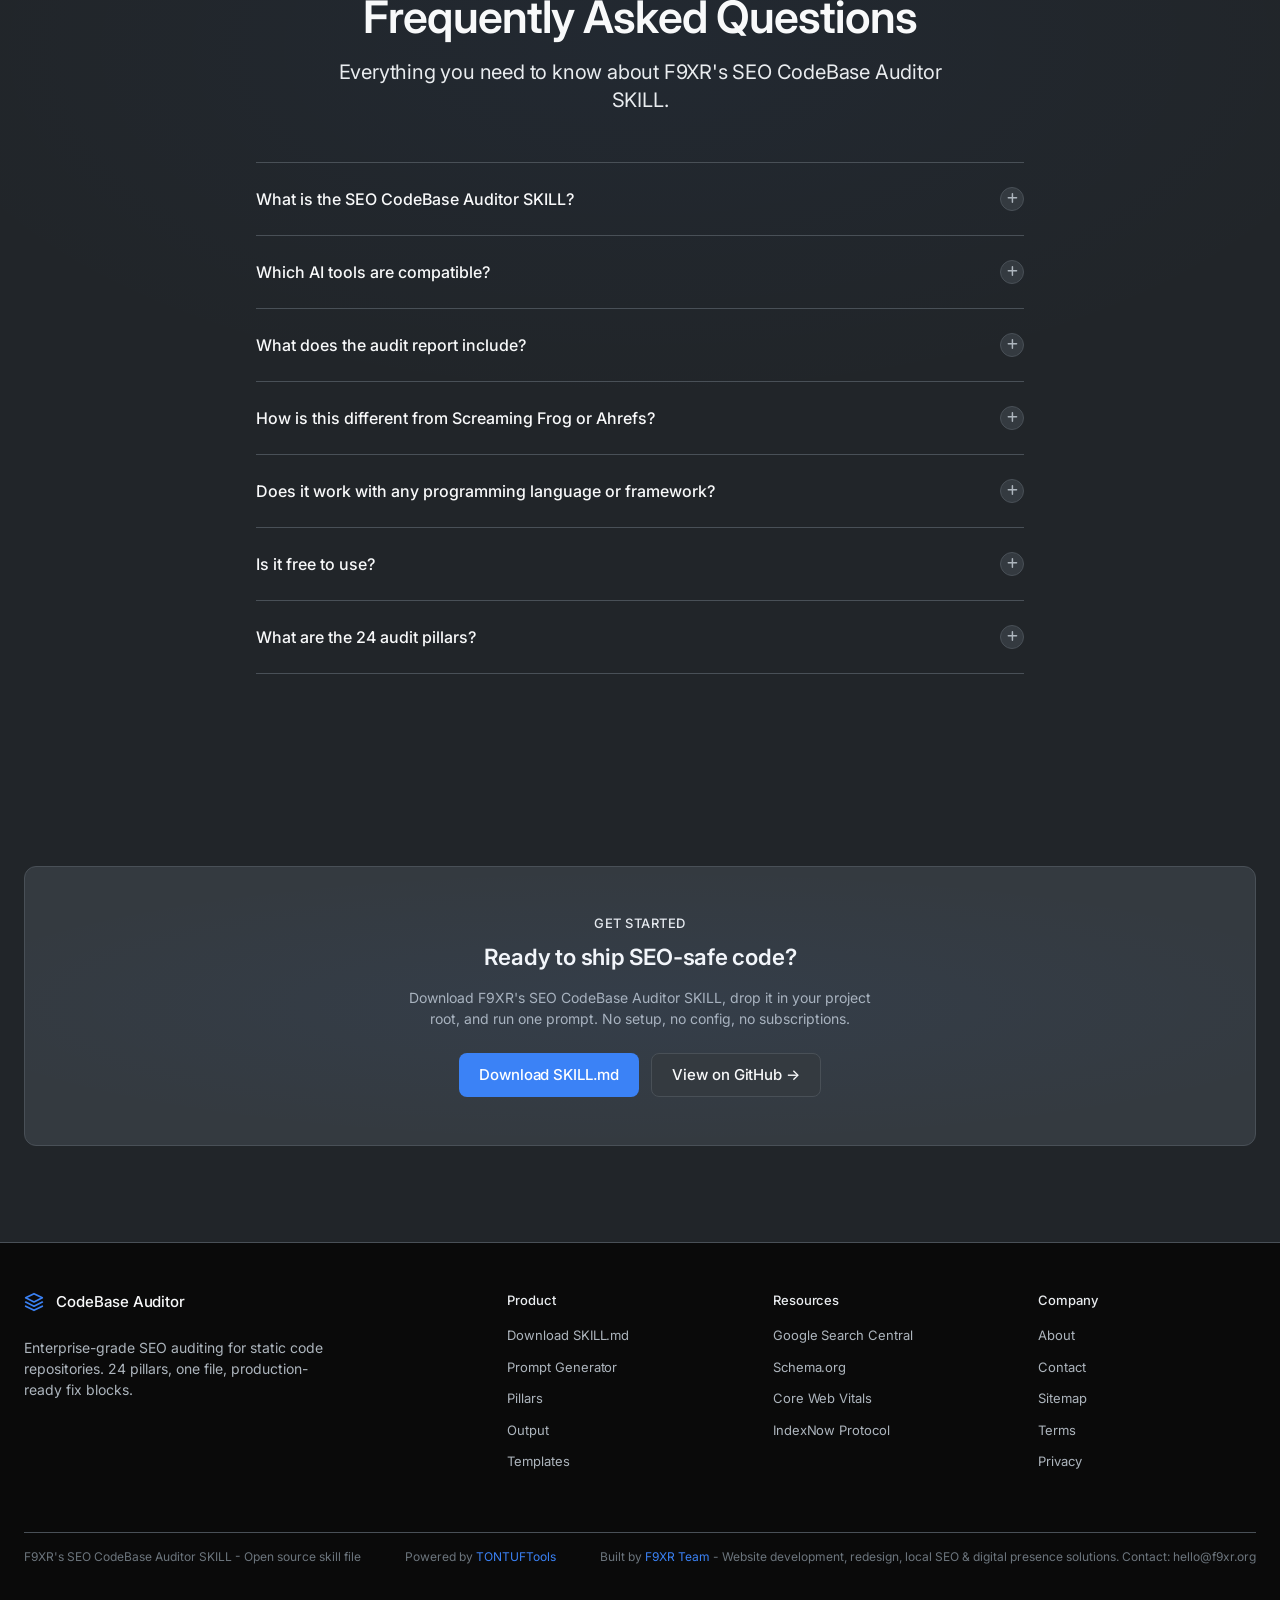
==== commit b18128ec: "audit fixes" ====
--- a/index.html
+++ b/index.html
@@ -4,13 +4,13 @@
 <meta charset="utf-8">
 <meta name="viewport" content="width=device-width, initial-scale=1">
 <meta name="description" content="Enterprise-grade SEO auditing for static code repositories. Drop SKILL.md into any project, run one prompt in Cursor, Copilot, or Claude, and get production-ready fixes across 24 audit pillars.">
-<link rel="canonical" href="https://f9xr.github.io/seo-audit-report-skill/">
-<link rel="icon" type="image/x-icon" href="https://f9xr.github.io/assets/favicon.ico">
-<link rel="icon" type="image/png" sizes="32x32" href="https://f9xr.github.io/assets/favicon-32x32.png">
-<link rel="icon" type="image/png" sizes="16x16" href="https://f9xr.github.io/assets/favicon-16x16.png">
-<link rel="apple-touch-icon" sizes="180x180" href="https://f9xr.github.io/assets/apple-touch-icon.png">
-<link rel="icon" type="image/png" sizes="192x192" href="https://f9xr.github.io/assets/android-chrome-192x192.png">
-<link rel="icon" type="image/png" sizes="512x512" href="https://f9xr.github.io/assets/android-chrome-512x512.png">
+<link rel="canonical" href="https://f9xr.org/seo-audit-report-skill/">
+<link rel="icon" type="image/x-icon" href="https://f9xr.org/assets/favicon.ico">
+<link rel="icon" type="image/png" sizes="32x32" href="https://f9xr.org/assets/favicon-32x32.png">
+<link rel="icon" type="image/png" sizes="16x16" href="https://f9xr.org/assets/favicon-16x16.png">
+<link rel="apple-touch-icon" sizes="180x180" href="https://f9xr.org/assets/apple-touch-icon.png">
+<link rel="icon" type="image/png" sizes="192x192" href="https://f9xr.org/assets/android-chrome-192x192.png">
+<link rel="icon" type="image/png" sizes="512x512" href="https://f9xr.org/assets/android-chrome-512x512.png">
 <meta name="theme-color" content="#3b82f6">
 <title>F9XR's SEO CodeBase Auditor SKILL - 24 Pillars. One Command.</title>
 <link rel="preconnect" href="https://fonts.googleapis.com">
@@ -19,14 +19,14 @@
 <link rel="stylesheet" href="https://cdnjs.cloudflare.com/ajax/libs/font-awesome/6.7.2/css/all.min.css" crossorigin="anonymous" media="print" onload="this.media='all'">
 <meta property="og:title" content="F9XR's SEO CodeBase Auditor SKILL - 24 Pillars. One Command.">
 <meta property="og:description" content="Enterprise-grade SEO auditing for static code repositories. Drop in SKILL.md, run one command, get production-ready fixes.">
-<meta property="og:image" content="https://f9xr.github.io/og-image.png">
-<meta property="og:url" content="https://f9xr.github.io/seo-audit-report-skill/">
+<meta property="og:image" content="https://f9xr.org/og-image.png">
+<meta property="og:url" content="https://f9xr.org/seo-audit-report-skill/">
 <meta property="og:type" content="website">
 <meta property="og:site_name" content="F9XR's SEO CodeBase Auditor SKILL">
 <meta name="twitter:card" content="summary_large_image">
 <meta name="twitter:title" content="F9XR's SEO CodeBase Auditor SKILL - 24 Pillars. One Command.">
 <meta name="twitter:description" content="Enterprise-grade SEO auditing for static code repositories. Drop in SKILL.md, run one command, get production-ready fixes.">
-<meta name="twitter:image" content="https://f9xr.github.io/og-image.png">
+<meta name="twitter:image" content="https://f9xr.org/og-image.png">
 <style>
 
 :root {
@@ -236,6 +236,21 @@
 .tools-card:hover .tools-card-link{opacity:1;transform:translateX(0)}
 .tools-loading{color:var(--ink-tertiary);font-size:0.875rem;text-align:center;padding:var(--spacing-xl) 0}
 
+.featured-marquee{padding:var(--spacing-xl) 0;position:relative;background:var(--canvas);border-top:1px solid var(--hairline);border-bottom:1px solid var(--hairline);overflow:hidden}
+.featured-head{text-align:center;margin-bottom:var(--spacing-lg)}
+.marquee-viewport{overflow:hidden;-webkit-mask-image:linear-gradient(90deg,transparent,#000 8%,#000 92%,transparent);mask-image:linear-gradient(90deg,transparent,#000 8%,#000 92%,transparent)}
+.marquee-track{display:flex;width:max-content;animation:marqueeScroll 28s linear infinite}
+.marquee-track:hover{animation-play-state:paused}
+.marquee-group{display:flex;align-items:center;flex-shrink:0;gap:var(--spacing-sm);padding-right:var(--spacing-sm)}
+.marquee-item{background:#fff;border:1px solid var(--hairline);border-radius:var(--rounded-md);padding:10px 16px;display:flex;align-items:center;justify-content:center;flex-shrink:0;box-shadow:0 1px 2px rgba(0,0,0,0.2)}
+.marquee-item img{width:196px;height:auto;display:block}
+@keyframes marqueeScroll{from{transform:translateX(0)}to{transform:translateX(-50%)}}
+@media (prefers-reduced-motion:reduce){
+  .marquee-track{animation:none;flex-wrap:wrap;width:auto}
+  .marquee-group{padding:var(--spacing-xs);justify-content:center;flex-wrap:wrap}
+  .marquee-viewport{mask-image:none;-webkit-mask-image:none}
+}
+
 .ss-showcase{padding:var(--spacing-section) 0;position:relative;overflow:hidden}
 .ss-showcase::before{content:'';position:absolute;inset:0;background:radial-gradient(ellipse 80% 60% at 50% 30%,rgba(59,130,246,0.06),transparent);pointer-events:none}
 .ss-showcase .container{max-width:1400px}
@@ -361,23 +376,23 @@
   "@graph": [
     {
       "@type": "Organization",
-      "@id": "https://f9xr.github.io/#organization",
+      "@id": "https://f9xr.org/#organization",
       "name": "F9XR Team",
-      "url": "https://f9xr.github.io",
+      "url": "https://f9xr.org",
       "description": "Website development, redesign, local SEO, and digital presence solutions."
     },
     {
       "@type": "WebSite",
-      "@id": "https://f9xr.github.io/seo-audit-report-skill/#website",
-      "url": "https://f9xr.github.io/seo-audit-report-skill/",
+      "@id": "https://f9xr.org/seo-audit-report-skill/#website",
+      "url": "https://f9xr.org/seo-audit-report-skill/",
       "name": "F9XR's SEO CodeBase Auditor SKILL",
       "description": "Enterprise-grade SEO auditing for static code repositories. 24 pillars, one file, production-ready fix blocks.",
       "datePublished": "2025-01-01",
       "dateModified": "2026-07-15",
-      "publisher": { "@id": "https://f9xr.github.io/#organization" },
+      "publisher": { "@id": "https://f9xr.org/#organization" },
       "potentialAction": {
         "@type": "SearchAction",
-        "target": "https://f9xr.github.io/seo-audit-report-skill/?q={search_term_string}",
+        "target": "https://f9xr.org/seo-audit-report-skill/?q={search_term_string}",
         "query-input": "required name=search_term_string"
       }
     },
@@ -390,16 +405,16 @@
       "duration": "PT3M30S",
       "contentUrl": "https://www.youtube.com/watch?v=05cr4W9uyAA",
       "embedUrl": "https://www.youtube-nocookie.com/embed/05cr4W9uyAA",
-      "publisher": { "@id": "https://f9xr.github.io/#organization" }
+      "publisher": { "@id": "https://f9xr.org/#organization" }
     },
     {
       "@type": "VideoObject",
       "name": "F9XR Team Launches AI-Powered SEO Codebase Auditor Skill",
       "description": "See how the 24-pillar audit framework was designed and why it outperforms traditional SEO auditing workflows.",
-      "thumbnailUrl": "https://f9xr.github.io/og-image.png",
+      "thumbnailUrl": "https://f9xr.org/og-image.png",
       "uploadDate": "2026-07-27",
       "embedUrl": "https://www.slideshare.net/slideshow/embed_code/key/js9UrUMwD7TK3T",
-      "publisher": { "@id": "https://f9xr.github.io/#organization" }
+      "publisher": { "@id": "https://f9xr.org/#organization" }
     }
   ]
 }
@@ -468,7 +483,7 @@
   ]
 }
 </script>
-<link rel="alternate" type="text/markdown" href="https://f9xr.github.io/seo-audit-report-skill/llms.txt" title="LLM-readable site description">
+<link rel="alternate" type="text/markdown" href="https://f9xr.org/seo-audit-report-skill/llms.txt" title="LLM-readable site description">
 </head>
 <body>
 <a href="#pillars" class="skip-link" role="navigation" aria-label="Skip to main content" style="position:absolute;top:-100px;left:0;background:var(--primary);color:#fff;padding:8px 16px;z-index:10000;transition:top 0.2s">Skip to main content</a>
@@ -482,7 +497,7 @@
         <svg width="24" height="24" viewBox="0 0 24 24" fill="none" stroke="var(--primary)" stroke-width="2" stroke-linecap="round" stroke-linejoin="round"><path d="M12 2L2 7l10 5 10-5-10-5z"/><path d="M2 17l10 5 10-5"/><path d="M2 12l10 5 10-5"/></svg>
         CodeBase Auditor
       </a>
-      <span class="nav-byline"> by <a href="https://f9xr.github.io" target="_blank" rel="noopener noreferrer">F9XR Team</a></span>
+      <span class="nav-byline"> by <a href="https://f9xr.org" target="_blank" rel="noopener noreferrer">F9XR Team</a></span>
     </div>
     <div class="nav-links" id="navLinks">
       <a href="#pillars">Pillars</a>
@@ -920,6 +935,44 @@
   </div>
 </section>
 
+<section class="featured-marquee" aria-label="Featured on">
+  <div class="featured-head fade-in">
+    <div class="eyebrow">Featured On</div>
+  </div>
+  <div class="marquee-viewport">
+    <div class="marquee-track">
+      <div class="marquee-group">
+        <div class="marquee-item"><a href="https://kittylaunch.com/p/seo-codebase-auditor-skill?utm_source=badge" target="_blank" rel="noopener"><img src="https://kittylaunch.com/api/public/badges/launch_badge.svg?style=chip&theme=light" width="196" alt="SEO CodeBase Auditor SKILL — Verified by KittyLaunch" data-kittylaunch-badge="1"></a></div>
+        <div class="marquee-item"><a href="https://kittylaunch.com/p/seo-codebase-auditor-skill?utm_source=badge" target="_blank" rel="noopener"><img src="https://kittylaunch.com/api/public/badges/launch_badge.svg?style=chip&theme=light" width="196" alt="SEO CodeBase Auditor SKILL — Verified by KittyLaunch" data-kittylaunch-badge="1"></a></div>
+        <div class="marquee-item"><a href="https://kittylaunch.com/p/seo-codebase-auditor-skill?utm_source=badge" target="_blank" rel="noopener"><img src="https://kittylaunch.com/api/public/badges/launch_badge.svg?style=chip&theme=light" width="196" alt="SEO CodeBase Auditor SKILL — Verified by KittyLaunch" data-kittylaunch-badge="1"></a></div>
+        <div class="marquee-item"><a href="https://kittylaunch.com/p/seo-codebase-auditor-skill?utm_source=badge" target="_blank" rel="noopener"><img src="https://kittylaunch.com/api/public/badges/launch_badge.svg?style=chip&theme=light" width="196" alt="SEO CodeBase Auditor SKILL — Verified by KittyLaunch" data-kittylaunch-badge="1"></a></div>
+        <div class="marquee-item"><a href="https://kittylaunch.com/p/seo-codebase-auditor-skill?utm_source=badge" target="_blank" rel="noopener"><img src="https://kittylaunch.com/api/public/badges/launch_badge.svg?style=chip&theme=light" width="196" alt="SEO CodeBase Auditor SKILL — Verified by KittyLaunch" data-kittylaunch-badge="1"></a></div>
+        <div class="marquee-item"><a href="https://kittylaunch.com/p/seo-codebase-auditor-skill?utm_source=badge" target="_blank" rel="noopener"><img src="https://kittylaunch.com/api/public/badges/launch_badge.svg?style=chip&theme=light" width="196" alt="SEO CodeBase Auditor SKILL — Verified by KittyLaunch" data-kittylaunch-badge="1"></a></div>
+        <div class="marquee-item"><a href="https://kittylaunch.com/p/seo-codebase-auditor-skill?utm_source=badge" target="_blank" rel="noopener"><img src="https://kittylaunch.com/api/public/badges/launch_badge.svg?style=chip&theme=light" width="196" alt="SEO CodeBase Auditor SKILL — Verified by KittyLaunch" data-kittylaunch-badge="1"></a></div>
+        <div class="marquee-item"><a href="https://kittylaunch.com/p/seo-codebase-auditor-skill?utm_source=badge" target="_blank" rel="noopener"><img src="https://kittylaunch.com/api/public/badges/launch_badge.svg?style=chip&theme=light" width="196" alt="SEO CodeBase Auditor SKILL — Verified by KittyLaunch" data-kittylaunch-badge="1"></a></div>
+        <div class="marquee-item"><a href="https://kittylaunch.com/p/seo-codebase-auditor-skill?utm_source=badge" target="_blank" rel="noopener"><img src="https://kittylaunch.com/api/public/badges/launch_badge.svg?style=chip&theme=light" width="196" alt="SEO CodeBase Auditor SKILL — Verified by KittyLaunch" data-kittylaunch-badge="1"></a></div>
+        <div class="marquee-item"><a href="https://kittylaunch.com/p/seo-codebase-auditor-skill?utm_source=badge" target="_blank" rel="noopener"><img src="https://kittylaunch.com/api/public/badges/launch_badge.svg?style=chip&theme=light" width="196" alt="SEO CodeBase Auditor SKILL — Verified by KittyLaunch" data-kittylaunch-badge="1"></a></div>
+        <div class="marquee-item"><a href="https://kittylaunch.com/p/seo-codebase-auditor-skill?utm_source=badge" target="_blank" rel="noopener"><img src="https://kittylaunch.com/api/public/badges/launch_badge.svg?style=chip&theme=light" width="196" alt="SEO CodeBase Auditor SKILL — Verified by KittyLaunch" data-kittylaunch-badge="1"></a></div>
+        <div class="marquee-item"><a href="https://kittylaunch.com/p/seo-codebase-auditor-skill?utm_source=badge" target="_blank" rel="noopener"><img src="https://kittylaunch.com/api/public/badges/launch_badge.svg?style=chip&theme=light" width="196" alt="SEO CodeBase Auditor SKILL — Verified by KittyLaunch" data-kittylaunch-badge="1"></a></div>
+      </div>
+      <div class="marquee-group" aria-hidden="true">
+        <div class="marquee-item"><a href="https://kittylaunch.com/p/seo-codebase-auditor-skill?utm_source=badge" target="_blank" rel="noopener"><img src="https://kittylaunch.com/api/public/badges/launch_badge.svg?style=chip&theme=light" width="196" alt="SEO CodeBase Auditor SKILL — Verified by KittyLaunch" data-kittylaunch-badge="1"></a></div>
+        <div class="marquee-item"><a href="https://kittylaunch.com/p/seo-codebase-auditor-skill?utm_source=badge" target="_blank" rel="noopener"><img src="https://kittylaunch.com/api/public/badges/launch_badge.svg?style=chip&theme=light" width="196" alt="SEO CodeBase Auditor SKILL — Verified by KittyLaunch" data-kittylaunch-badge="1"></a></div>
+        <div class="marquee-item"><a href="https://kittylaunch.com/p/seo-codebase-auditor-skill?utm_source=badge" target="_blank" rel="noopener"><img src="https://kittylaunch.com/api/public/badges/launch_badge.svg?style=chip&theme=light" width="196" alt="SEO CodeBase Auditor SKILL — Verified by KittyLaunch" data-kittylaunch-badge="1"></a></div>
+        <div class="marquee-item"><a href="https://kittylaunch.com/p/seo-codebase-auditor-skill?utm_source=badge" target="_blank" rel="noopener"><img src="https://kittylaunch.com/api/public/badges/launch_badge.svg?style=chip&theme=light" width="196" alt="SEO CodeBase Auditor SKILL — Verified by KittyLaunch" data-kittylaunch-badge="1"></a></div>
+        <div class="marquee-item"><a href="https://kittylaunch.com/p/seo-codebase-auditor-skill?utm_source=badge" target="_blank" rel="noopener"><img src="https://kittylaunch.com/api/public/badges/launch_badge.svg?style=chip&theme=light" width="196" alt="SEO CodeBase Auditor SKILL — Verified by KittyLaunch" data-kittylaunch-badge="1"></a></div>
+        <div class="marquee-item"><a href="https://kittylaunch.com/p/seo-codebase-auditor-skill?utm_source=badge" target="_blank" rel="noopener"><img src="https://kittylaunch.com/api/public/badges/launch_badge.svg?style=chip&theme=light" width="196" alt="SEO CodeBase Auditor SKILL — Verified by KittyLaunch" data-kittylaunch-badge="1"></a></div>
+        <div class="marquee-item"><a href="https://kittylaunch.com/p/seo-codebase-auditor-skill?utm_source=badge" target="_blank" rel="noopener"><img src="https://kittylaunch.com/api/public/badges/launch_badge.svg?style=chip&theme=light" width="196" alt="SEO CodeBase Auditor SKILL — Verified by KittyLaunch" data-kittylaunch-badge="1"></a></div>
+        <div class="marquee-item"><a href="https://kittylaunch.com/p/seo-codebase-auditor-skill?utm_source=badge" target="_blank" rel="noopener"><img src="https://kittylaunch.com/api/public/badges/launch_badge.svg?style=chip&theme=light" width="196" alt="SEO CodeBase Auditor SKILL — Verified by KittyLaunch" data-kittylaunch-badge="1"></a></div>
+        <div class="marquee-item"><a href="https://kittylaunch.com/p/seo-codebase-auditor-skill?utm_source=badge" target="_blank" rel="noopener"><img src="https://kittylaunch.com/api/public/badges/launch_badge.svg?style=chip&theme=light" width="196" alt="SEO CodeBase Auditor SKILL — Verified by KittyLaunch" data-kittylaunch-badge="1"></a></div>
+        <div class="marquee-item"><a href="https://kittylaunch.com/p/seo-codebase-auditor-skill?utm_source=badge" target="_blank" rel="noopener"><img src="https://kittylaunch.com/api/public/badges/launch_badge.svg?style=chip&theme=light" width="196" alt="SEO CodeBase Auditor SKILL — Verified by KittyLaunch" data-kittylaunch-badge="1"></a></div>
+        <div class="marquee-item"><a href="https://kittylaunch.com/p/seo-codebase-auditor-skill?utm_source=badge" target="_blank" rel="noopener"><img src="https://kittylaunch.com/api/public/badges/launch_badge.svg?style=chip&theme=light" width="196" alt="SEO CodeBase Auditor SKILL — Verified by KittyLaunch" data-kittylaunch-badge="1"></a></div>
+        <div class="marquee-item"><a href="https://kittylaunch.com/p/seo-codebase-auditor-skill?utm_source=badge" target="_blank" rel="noopener"><img src="https://kittylaunch.com/api/public/badges/launch_badge.svg?style=chip&theme=light" width="196" alt="SEO CodeBase Auditor SKILL — Verified by KittyLaunch" data-kittylaunch-badge="1"></a></div>
+      </div>
+    </div>
+  </div>
+</section>
+
 <section class="section" id="seo-tools" style="background:var(--surface-1);border-top:1px solid var(--hairline);border-bottom:1px solid var(--hairline)">
   <div class="container">
     <div class="section-header fade-in">
@@ -1039,17 +1092,17 @@
       </div>
       <div class="footer-col">
         <div class="footer-col-title">Company</div>
-        <a href="https://f9xr.github.io/pages/about.html" target="_blank" rel="noopener noreferrer">About</a>
-        <a href="https://f9xr.github.io/pages/contact.html" target="_blank" rel="noopener noreferrer">Contact</a>
-        <a href="https://f9xr.github.io/pages/sitemap.html" target="_blank" rel="noopener noreferrer">Sitemap</a>
-        <a href="https://f9xr.github.io/legals/terms.html" target="_blank" rel="noopener noreferrer">Terms</a>
-        <a href="https://f9xr.github.io/legals/privacy.html" target="_blank" rel="noopener noreferrer">Privacy</a>
+        <a href="https://f9xr.org/pages/about.html" target="_blank" rel="noopener noreferrer">About</a>
+        <a href="https://f9xr.org/pages/contact.html" target="_blank" rel="noopener noreferrer">Contact</a>
+        <a href="https://f9xr.org/pages/sitemap.html" target="_blank" rel="noopener noreferrer">Sitemap</a>
+        <a href="https://f9xr.org/legals/terms.html" target="_blank" rel="noopener noreferrer">Terms</a>
+        <a href="https://f9xr.org/legals/privacy.html" target="_blank" rel="noopener noreferrer">Privacy</a>
       </div>
     </div>
     <div class="footer-bottom">
       <span class="caption">F9XR's SEO CodeBase Auditor SKILL - Open source skill file</span>
       <span class="caption">Powered by <a href="https://tontuftools.blogspot.com/" target="_blank" rel="noopener noreferrer">TONTUFTools</a></span>
-      <span class="caption">Built by <a href="https://f9xr.github.io" target="_blank" rel="noopener noreferrer">F9XR Team</a> - Website development, redesign, local SEO &amp; digital presence solutions.</span>
+      <span class="caption">Built by <a href="https://f9xr.org" target="_blank" rel="noopener noreferrer">F9XR Team</a> - Website development, redesign, local SEO &amp; digital presence solutions. Contact: hello@f9xr.org</span>
     </div>
   </div>
 </footer>
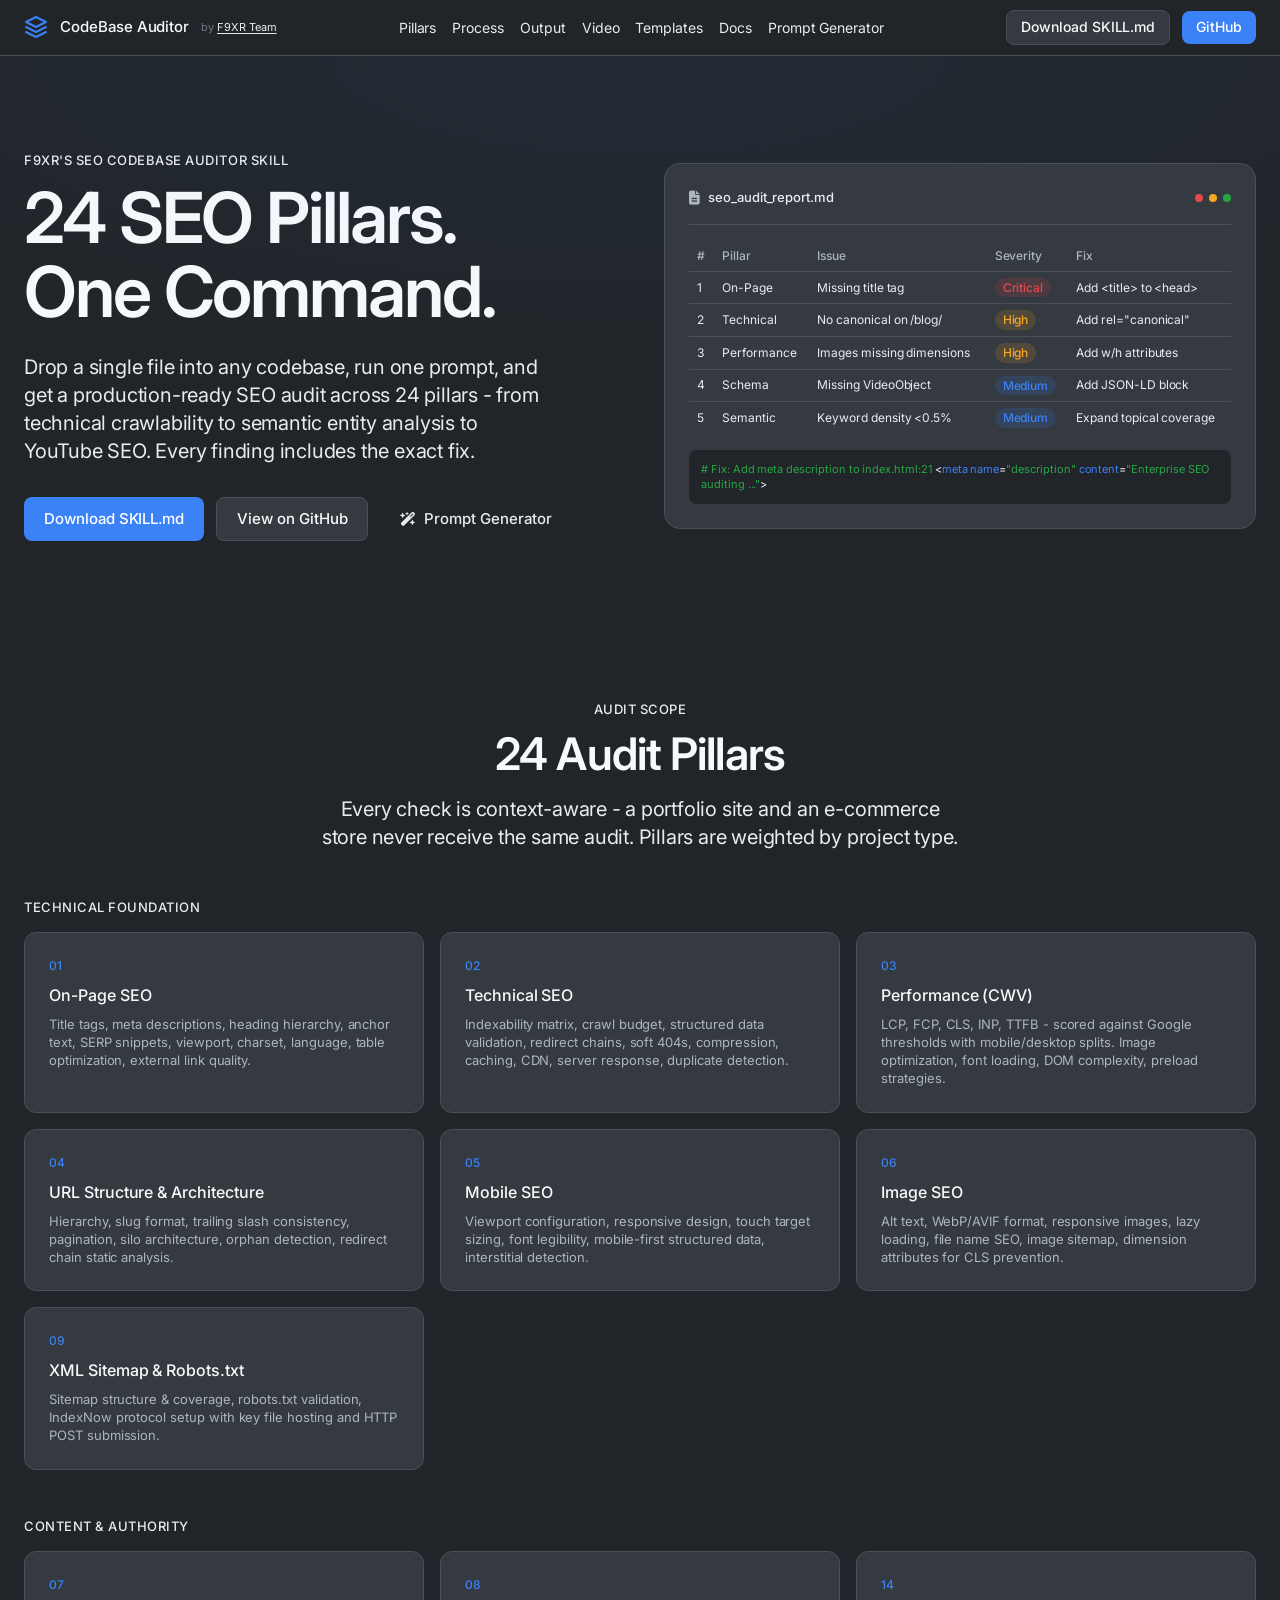
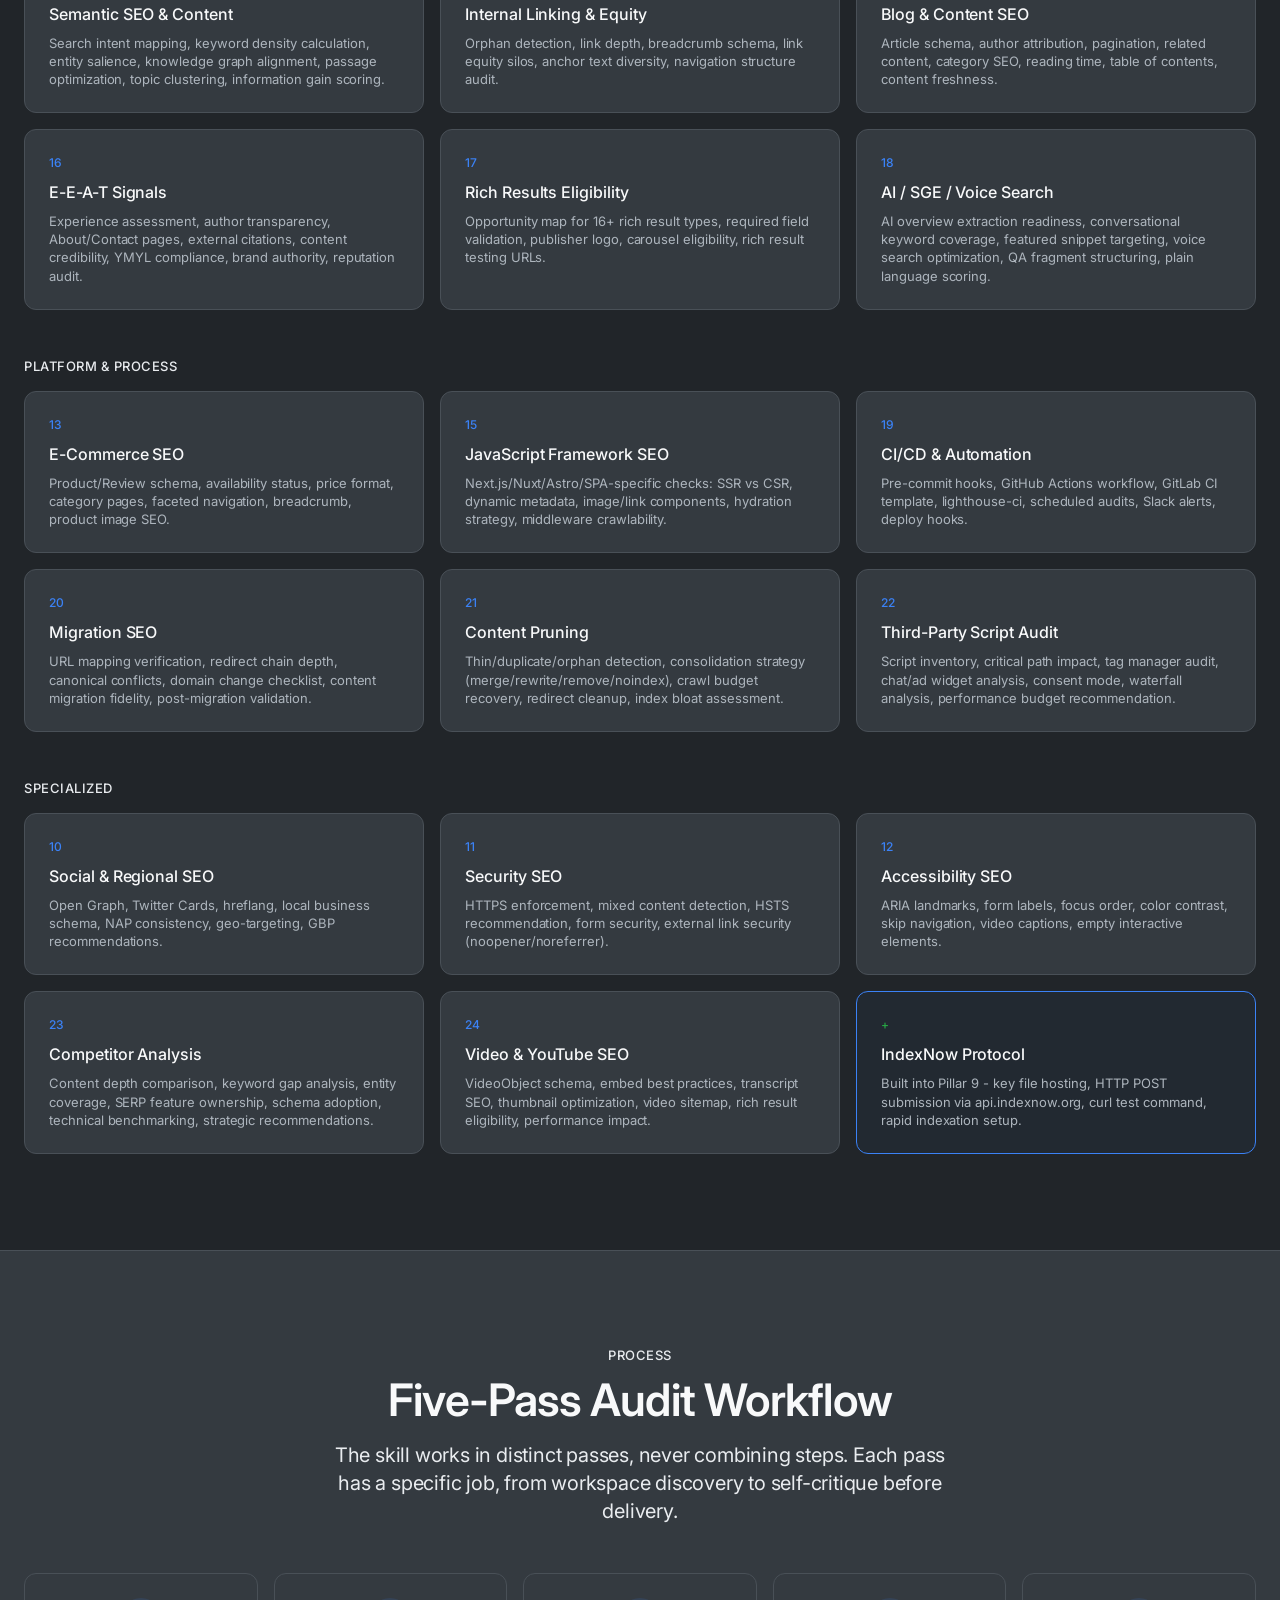
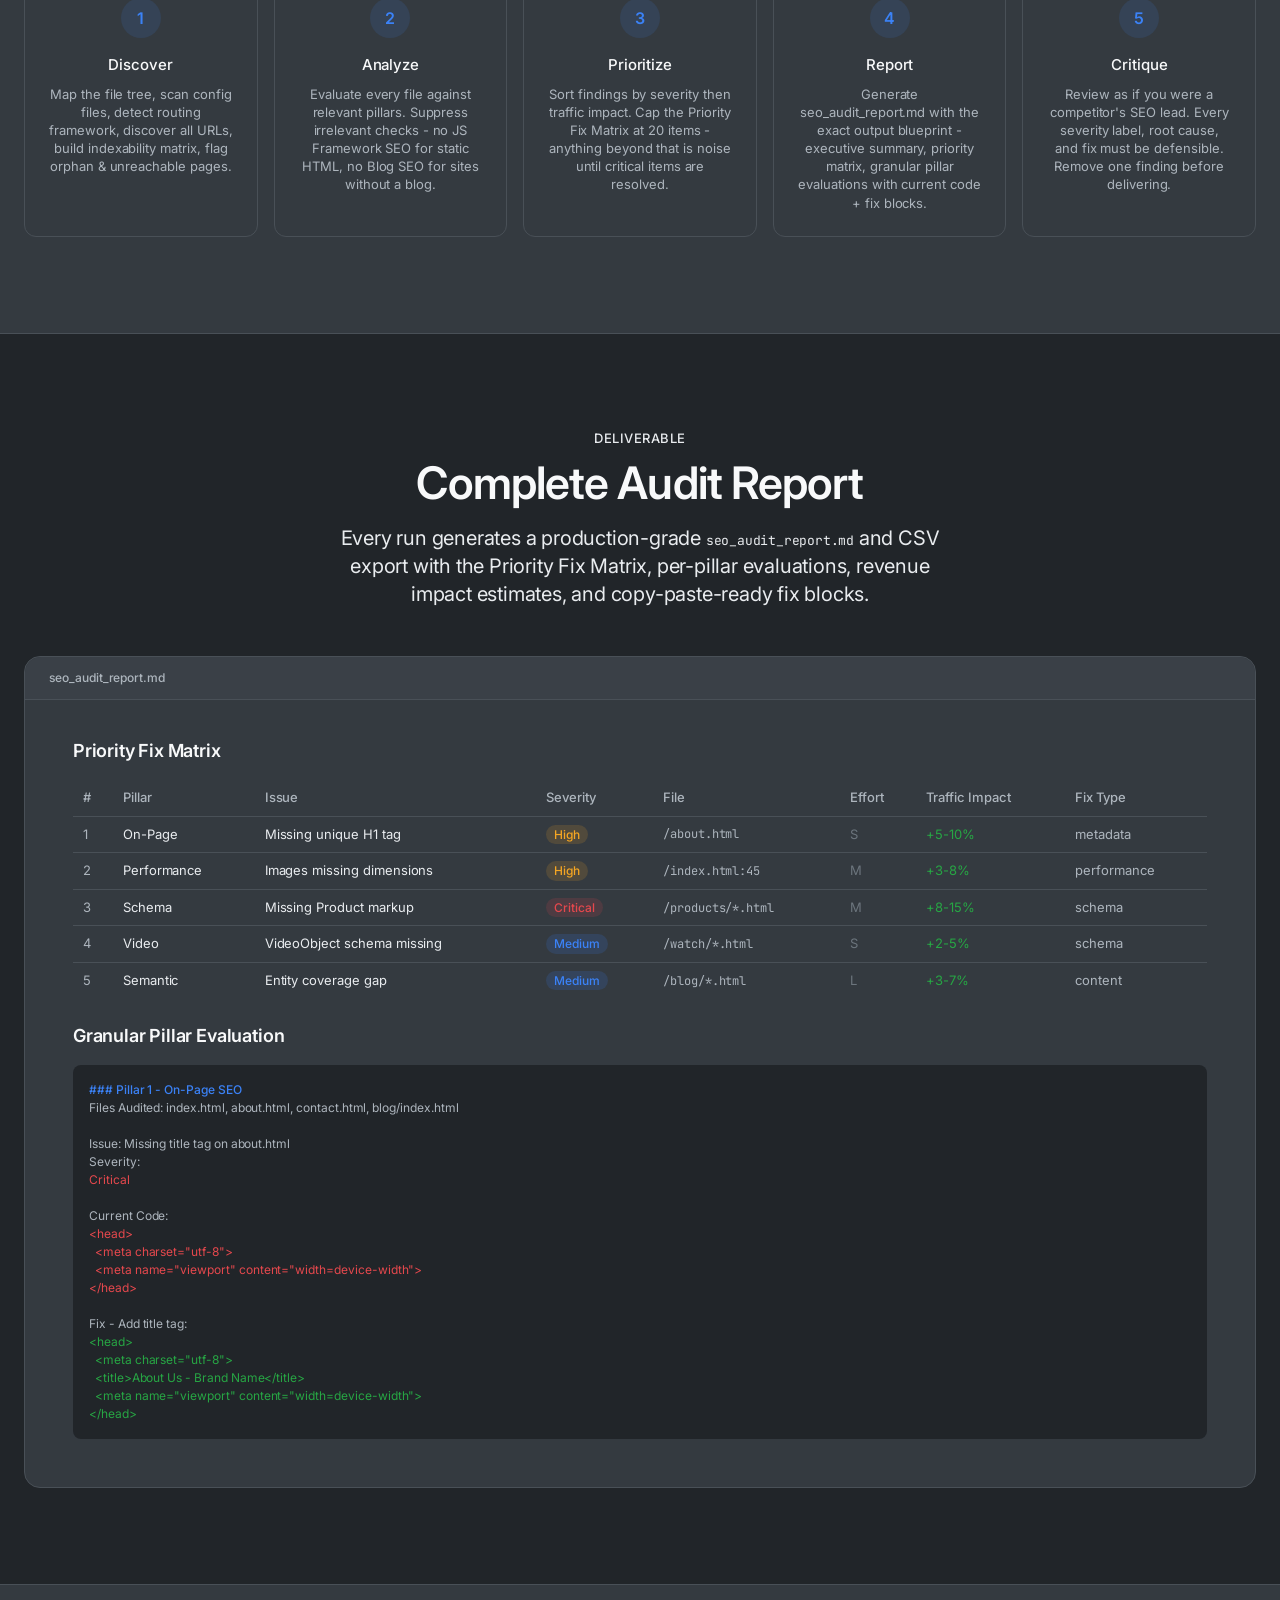
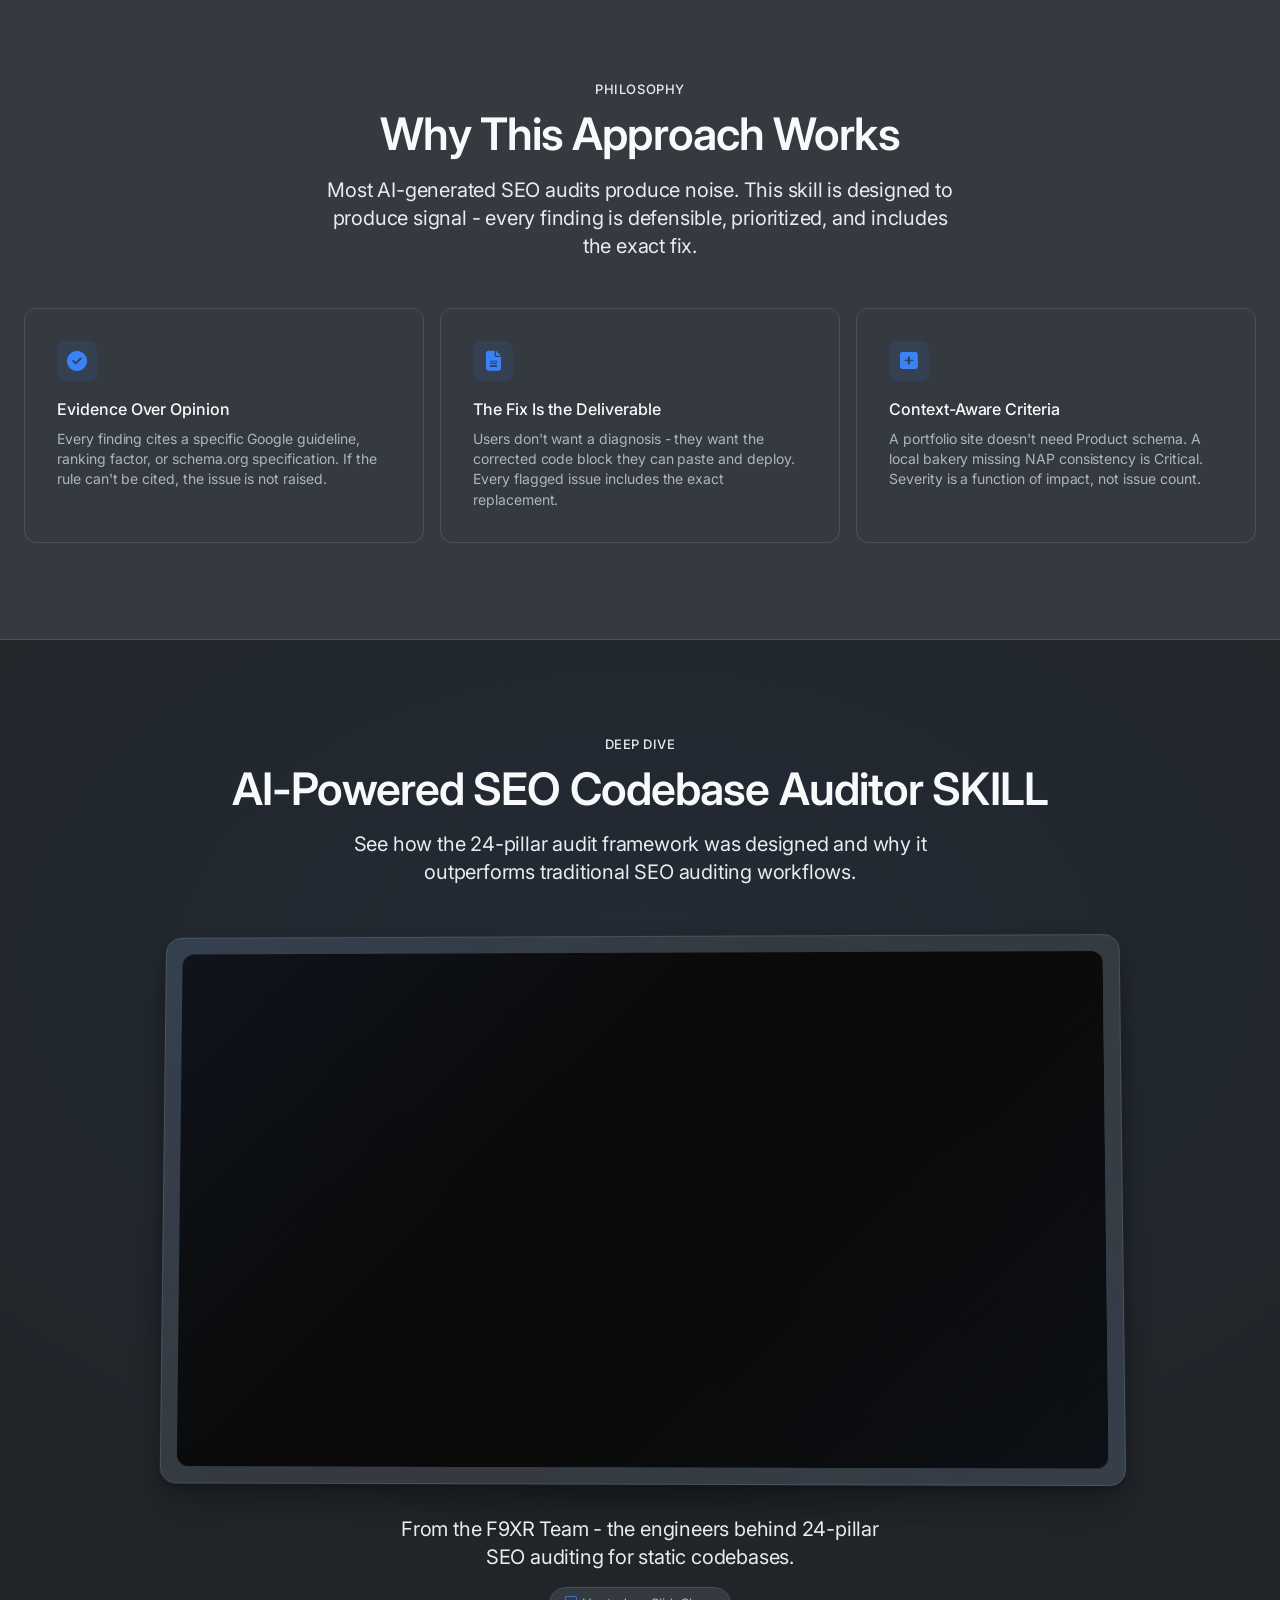
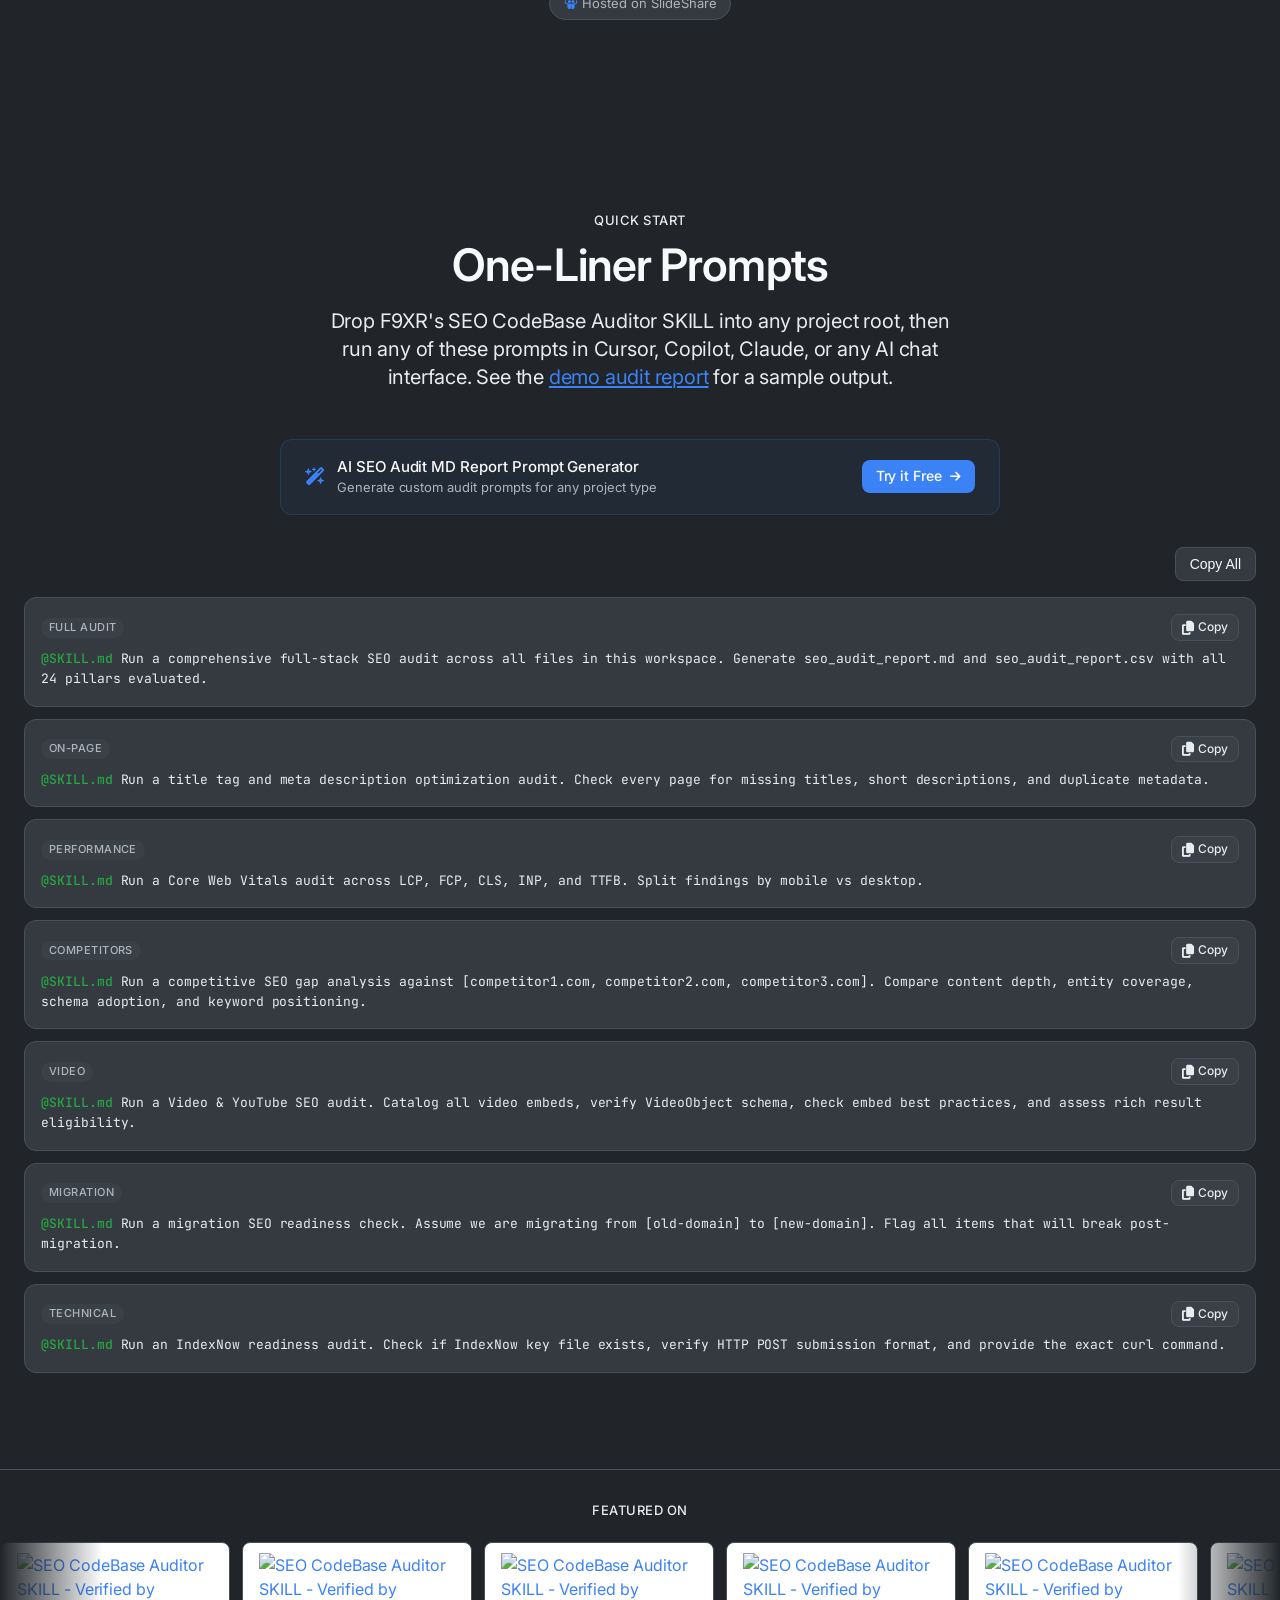
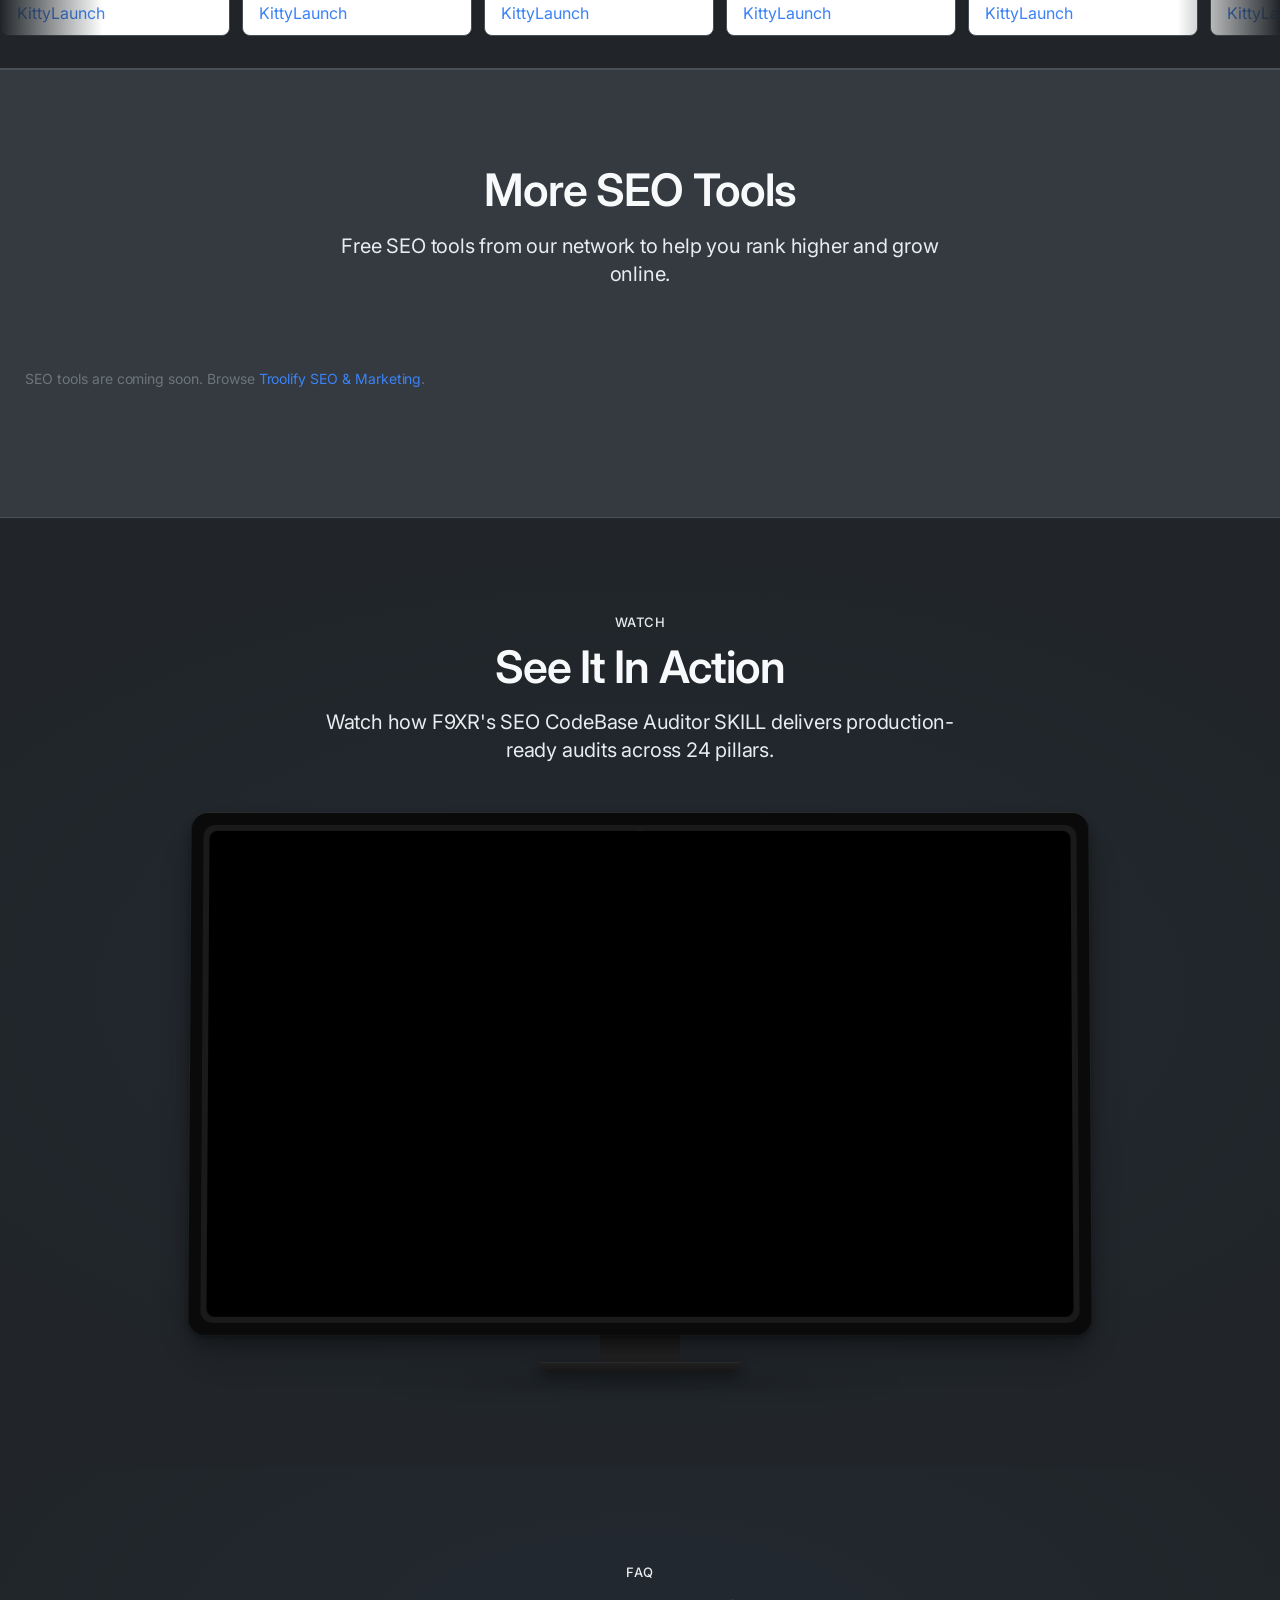
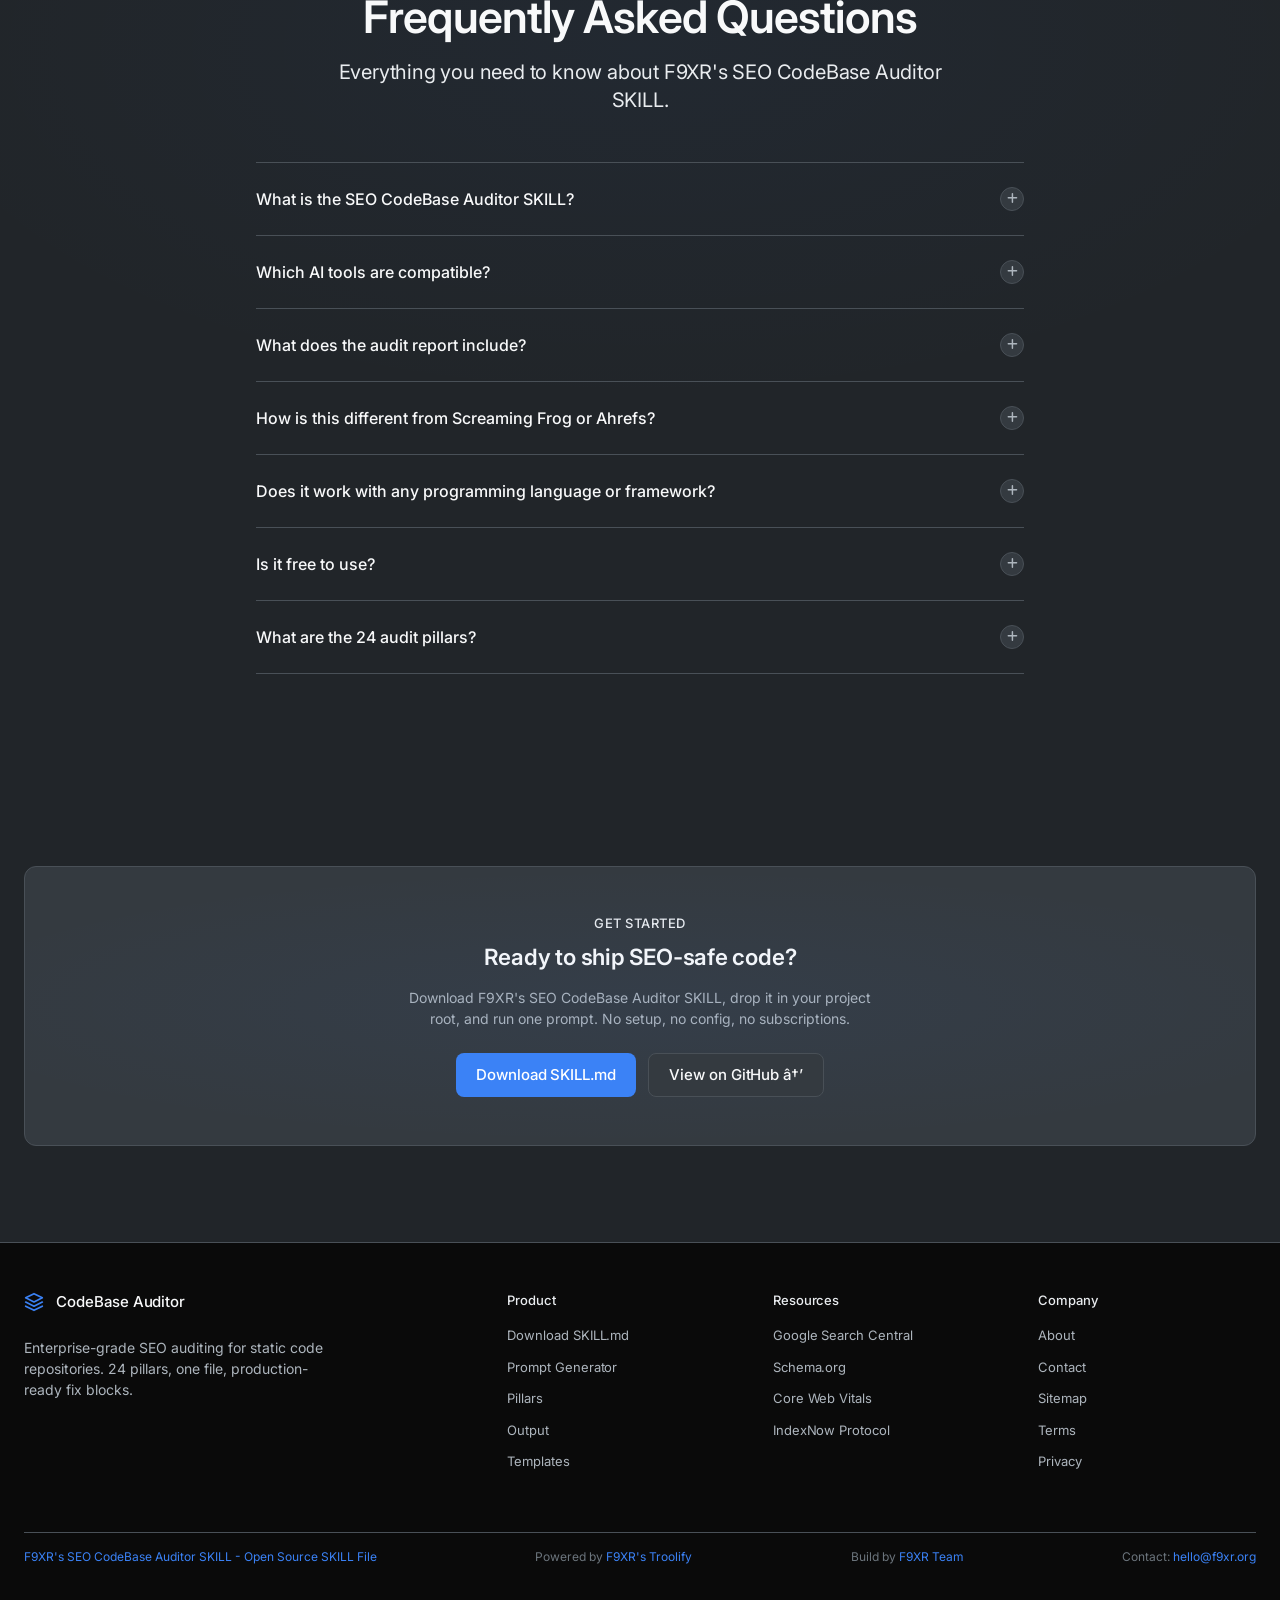
==== commit 3a8b92e7: "Update footer credits, Troolify tools feed, prompt generator links, and remove long dashes - Powered" ====
--- a/index.html
+++ b/index.html
@@ -2,6 +2,15 @@
 <html lang="en">
 <head>
 <meta charset="utf-8">
+<!-- Google tag (gtag.js) -->
+<script async src="https://www.googletagmanager.com/gtag/js?id=G-T7B0ZP44VQ"></script>
+<script>
+  window.dataLayer = window.dataLayer || [];
+  function gtag(){dataLayer.push(arguments);}
+  gtag('js', new Date());
+
+  gtag('config', 'G-T7B0ZP44VQ');
+</script>
 <meta name="viewport" content="width=device-width, initial-scale=1">
 <meta name="description" content="Enterprise-grade SEO auditing for static code repositories. Drop SKILL.md into any project, run one prompt in Cursor, Copilot, or Claude, and get production-ready fixes across 24 audit pillars.">
 <link rel="canonical" href="https://f9xr.org/seo-audit-report-skill/">
@@ -409,7 +418,7 @@
     },
     {
       "@type": "VideoObject",
-      "name": "F9XR Team Launches AI-Powered SEO Codebase Auditor Skill",
+      "name": "AI-Powered SEO Codebase Auditor SKILL",
       "description": "See how the 24-pillar audit framework was designed and why it outperforms traditional SEO auditing workflows.",
       "thumbnailUrl": "https://f9xr.org/og-image.png",
       "uploadDate": "2026-07-27",
@@ -506,7 +515,7 @@
       <a href="#video">Video</a>
       <a href="#templates">Templates</a>
       <a href="docs/index.html">Docs</a>
-      <a href="https://tontuftools.blogspot.com/2026/07/seo-audit-report-md-prompt-generator.html" target="_blank" rel="noopener noreferrer">Prompt Generator</a>
+      <a href="https://f9xr.org/troolify/tools/prompts/ai-seo-audit-md-report-prompt-generator.html" target="_blank" rel="noopener noreferrer">Prompt Generator</a>
     </div>
     <div class="nav-ctas">
       <a href="https://github.com/f9xr/seo-audit-report-skill/blob/main/SKILL.md" class="btn btn-secondary" target="_blank" rel="noopener noreferrer">Download SKILL.md</a>
@@ -529,7 +538,7 @@
         <div class="hero-ctas">
           <a href="https://github.com/f9xr/seo-audit-report-skill/blob/main/SKILL.md" class="btn btn-primary btn-lg" target="_blank" rel="noopener noreferrer">Download SKILL.md</a>
           <a href="https://github.com/f9xr/seo-audit-report-skill" class="btn btn-secondary btn-lg" target="_blank" rel="noopener noreferrer">View on GitHub</a>
-          <a href="https://tontuftools.blogspot.com/2026/07/seo-audit-report-md-prompt-generator.html" class="btn btn-tertiary btn-lg" target="_blank" rel="noopener noreferrer"><i class="fas fa-wand-magic-sparkles" style="font-size:14px"></i> Prompt Generator</a>
+          <a href="https://f9xr.org/troolify/tools/prompts/ai-seo-audit-md-report-prompt-generator.html" class="btn btn-tertiary btn-lg" target="_blank" rel="noopener noreferrer"><i class="fas fa-wand-magic-sparkles" style="font-size:14px"></i> Prompt Generator</a>
         </div>
       </div>
       <div class="hero-preview fade-in">
@@ -821,7 +830,7 @@
   <div class="container">
     <div class="section-header fade-in">
       <div class="eyebrow">Deep Dive</div>
-      <h2 class="display-lg">F9XR Team Launches AI-Powered SEO Codebase Auditor Skill</h2>
+      <h2 class="display-lg">AI-Powered SEO Codebase Auditor SKILL</h2>
       <p class="subhead">See how the 24-pillar audit framework was designed and why it outperforms traditional SEO auditing workflows.</p>
     </div>
     <div class="ss-wrapper fade-in">
@@ -855,7 +864,7 @@
           <div style="font-size:0.8125rem;color:var(--ink-subtle)">Generate custom audit prompts for any project type</div>
         </div>
       </div>
-      <a href="https://tontuftools.blogspot.com/2026/07/seo-audit-report-md-prompt-generator.html" class="btn btn-primary" target="_blank" rel="noopener noreferrer">Try it Free <i class="fas fa-arrow-right" style="font-size:12px"></i></a>
+      <a href="https://f9xr.org/troolify/tools/prompts/ai-seo-audit-md-report-prompt-generator.html" class="btn btn-primary" target="_blank" rel="noopener noreferrer">Try it Free <i class="fas fa-arrow-right" style="font-size:12px"></i></a>
     </div>
     <div class="prompt-toolbar">
       <button class="btn btn-secondary" onclick="copyAllPrompts()" id="copyAllBtn">Copy All</button>
@@ -942,32 +951,32 @@
   <div class="marquee-viewport">
     <div class="marquee-track">
       <div class="marquee-group">
-        <div class="marquee-item"><a href="https://kittylaunch.com/p/seo-codebase-auditor-skill?utm_source=badge" target="_blank" rel="noopener"><img src="https://kittylaunch.com/api/public/badges/launch_badge.svg?style=chip&theme=light" width="196" alt="SEO CodeBase Auditor SKILL — Verified by KittyLaunch" data-kittylaunch-badge="1"></a></div>
-        <div class="marquee-item"><a href="https://kittylaunch.com/p/seo-codebase-auditor-skill?utm_source=badge" target="_blank" rel="noopener"><img src="https://kittylaunch.com/api/public/badges/launch_badge.svg?style=chip&theme=light" width="196" alt="SEO CodeBase Auditor SKILL — Verified by KittyLaunch" data-kittylaunch-badge="1"></a></div>
-        <div class="marquee-item"><a href="https://kittylaunch.com/p/seo-codebase-auditor-skill?utm_source=badge" target="_blank" rel="noopener"><img src="https://kittylaunch.com/api/public/badges/launch_badge.svg?style=chip&theme=light" width="196" alt="SEO CodeBase Auditor SKILL — Verified by KittyLaunch" data-kittylaunch-badge="1"></a></div>
-        <div class="marquee-item"><a href="https://kittylaunch.com/p/seo-codebase-auditor-skill?utm_source=badge" target="_blank" rel="noopener"><img src="https://kittylaunch.com/api/public/badges/launch_badge.svg?style=chip&theme=light" width="196" alt="SEO CodeBase Auditor SKILL — Verified by KittyLaunch" data-kittylaunch-badge="1"></a></div>
-        <div class="marquee-item"><a href="https://kittylaunch.com/p/seo-codebase-auditor-skill?utm_source=badge" target="_blank" rel="noopener"><img src="https://kittylaunch.com/api/public/badges/launch_badge.svg?style=chip&theme=light" width="196" alt="SEO CodeBase Auditor SKILL — Verified by KittyLaunch" data-kittylaunch-badge="1"></a></div>
-        <div class="marquee-item"><a href="https://kittylaunch.com/p/seo-codebase-auditor-skill?utm_source=badge" target="_blank" rel="noopener"><img src="https://kittylaunch.com/api/public/badges/launch_badge.svg?style=chip&theme=light" width="196" alt="SEO CodeBase Auditor SKILL — Verified by KittyLaunch" data-kittylaunch-badge="1"></a></div>
-        <div class="marquee-item"><a href="https://kittylaunch.com/p/seo-codebase-auditor-skill?utm_source=badge" target="_blank" rel="noopener"><img src="https://kittylaunch.com/api/public/badges/launch_badge.svg?style=chip&theme=light" width="196" alt="SEO CodeBase Auditor SKILL — Verified by KittyLaunch" data-kittylaunch-badge="1"></a></div>
-        <div class="marquee-item"><a href="https://kittylaunch.com/p/seo-codebase-auditor-skill?utm_source=badge" target="_blank" rel="noopener"><img src="https://kittylaunch.com/api/public/badges/launch_badge.svg?style=chip&theme=light" width="196" alt="SEO CodeBase Auditor SKILL — Verified by KittyLaunch" data-kittylaunch-badge="1"></a></div>
-        <div class="marquee-item"><a href="https://kittylaunch.com/p/seo-codebase-auditor-skill?utm_source=badge" target="_blank" rel="noopener"><img src="https://kittylaunch.com/api/public/badges/launch_badge.svg?style=chip&theme=light" width="196" alt="SEO CodeBase Auditor SKILL — Verified by KittyLaunch" data-kittylaunch-badge="1"></a></div>
-        <div class="marquee-item"><a href="https://kittylaunch.com/p/seo-codebase-auditor-skill?utm_source=badge" target="_blank" rel="noopener"><img src="https://kittylaunch.com/api/public/badges/launch_badge.svg?style=chip&theme=light" width="196" alt="SEO CodeBase Auditor SKILL — Verified by KittyLaunch" data-kittylaunch-badge="1"></a></div>
-        <div class="marquee-item"><a href="https://kittylaunch.com/p/seo-codebase-auditor-skill?utm_source=badge" target="_blank" rel="noopener"><img src="https://kittylaunch.com/api/public/badges/launch_badge.svg?style=chip&theme=light" width="196" alt="SEO CodeBase Auditor SKILL — Verified by KittyLaunch" data-kittylaunch-badge="1"></a></div>
-        <div class="marquee-item"><a href="https://kittylaunch.com/p/seo-codebase-auditor-skill?utm_source=badge" target="_blank" rel="noopener"><img src="https://kittylaunch.com/api/public/badges/launch_badge.svg?style=chip&theme=light" width="196" alt="SEO CodeBase Auditor SKILL — Verified by KittyLaunch" data-kittylaunch-badge="1"></a></div>
+        <div class="marquee-item"><a href="https://kittylaunch.com/p/seo-codebase-auditor-skill?utm_source=badge" target="_blank" rel="noopener"><img src="https://kittylaunch.com/api/public/badges/launch_badge.svg?style=chip&theme=light" width="196" alt="SEO CodeBase Auditor SKILL - Verified by KittyLaunch" data-kittylaunch-badge="1"></a></div>
+        <div class="marquee-item"><a href="https://kittylaunch.com/p/seo-codebase-auditor-skill?utm_source=badge" target="_blank" rel="noopener"><img src="https://kittylaunch.com/api/public/badges/launch_badge.svg?style=chip&theme=light" width="196" alt="SEO CodeBase Auditor SKILL - Verified by KittyLaunch" data-kittylaunch-badge="1"></a></div>
+        <div class="marquee-item"><a href="https://kittylaunch.com/p/seo-codebase-auditor-skill?utm_source=badge" target="_blank" rel="noopener"><img src="https://kittylaunch.com/api/public/badges/launch_badge.svg?style=chip&theme=light" width="196" alt="SEO CodeBase Auditor SKILL - Verified by KittyLaunch" data-kittylaunch-badge="1"></a></div>
+        <div class="marquee-item"><a href="https://kittylaunch.com/p/seo-codebase-auditor-skill?utm_source=badge" target="_blank" rel="noopener"><img src="https://kittylaunch.com/api/public/badges/launch_badge.svg?style=chip&theme=light" width="196" alt="SEO CodeBase Auditor SKILL - Verified by KittyLaunch" data-kittylaunch-badge="1"></a></div>
+        <div class="marquee-item"><a href="https://kittylaunch.com/p/seo-codebase-auditor-skill?utm_source=badge" target="_blank" rel="noopener"><img src="https://kittylaunch.com/api/public/badges/launch_badge.svg?style=chip&theme=light" width="196" alt="SEO CodeBase Auditor SKILL - Verified by KittyLaunch" data-kittylaunch-badge="1"></a></div>
+        <div class="marquee-item"><a href="https://kittylaunch.com/p/seo-codebase-auditor-skill?utm_source=badge" target="_blank" rel="noopener"><img src="https://kittylaunch.com/api/public/badges/launch_badge.svg?style=chip&theme=light" width="196" alt="SEO CodeBase Auditor SKILL - Verified by KittyLaunch" data-kittylaunch-badge="1"></a></div>
+        <div class="marquee-item"><a href="https://kittylaunch.com/p/seo-codebase-auditor-skill?utm_source=badge" target="_blank" rel="noopener"><img src="https://kittylaunch.com/api/public/badges/launch_badge.svg?style=chip&theme=light" width="196" alt="SEO CodeBase Auditor SKILL - Verified by KittyLaunch" data-kittylaunch-badge="1"></a></div>
+        <div class="marquee-item"><a href="https://kittylaunch.com/p/seo-codebase-auditor-skill?utm_source=badge" target="_blank" rel="noopener"><img src="https://kittylaunch.com/api/public/badges/launch_badge.svg?style=chip&theme=light" width="196" alt="SEO CodeBase Auditor SKILL - Verified by KittyLaunch" data-kittylaunch-badge="1"></a></div>
+        <div class="marquee-item"><a href="https://kittylaunch.com/p/seo-codebase-auditor-skill?utm_source=badge" target="_blank" rel="noopener"><img src="https://kittylaunch.com/api/public/badges/launch_badge.svg?style=chip&theme=light" width="196" alt="SEO CodeBase Auditor SKILL - Verified by KittyLaunch" data-kittylaunch-badge="1"></a></div>
+        <div class="marquee-item"><a href="https://kittylaunch.com/p/seo-codebase-auditor-skill?utm_source=badge" target="_blank" rel="noopener"><img src="https://kittylaunch.com/api/public/badges/launch_badge.svg?style=chip&theme=light" width="196" alt="SEO CodeBase Auditor SKILL - Verified by KittyLaunch" data-kittylaunch-badge="1"></a></div>
+        <div class="marquee-item"><a href="https://kittylaunch.com/p/seo-codebase-auditor-skill?utm_source=badge" target="_blank" rel="noopener"><img src="https://kittylaunch.com/api/public/badges/launch_badge.svg?style=chip&theme=light" width="196" alt="SEO CodeBase Auditor SKILL - Verified by KittyLaunch" data-kittylaunch-badge="1"></a></div>
+        <div class="marquee-item"><a href="https://kittylaunch.com/p/seo-codebase-auditor-skill?utm_source=badge" target="_blank" rel="noopener"><img src="https://kittylaunch.com/api/public/badges/launch_badge.svg?style=chip&theme=light" width="196" alt="SEO CodeBase Auditor SKILL - Verified by KittyLaunch" data-kittylaunch-badge="1"></a></div>
       </div>
       <div class="marquee-group" aria-hidden="true">
-        <div class="marquee-item"><a href="https://kittylaunch.com/p/seo-codebase-auditor-skill?utm_source=badge" target="_blank" rel="noopener"><img src="https://kittylaunch.com/api/public/badges/launch_badge.svg?style=chip&theme=light" width="196" alt="SEO CodeBase Auditor SKILL — Verified by KittyLaunch" data-kittylaunch-badge="1"></a></div>
-        <div class="marquee-item"><a href="https://kittylaunch.com/p/seo-codebase-auditor-skill?utm_source=badge" target="_blank" rel="noopener"><img src="https://kittylaunch.com/api/public/badges/launch_badge.svg?style=chip&theme=light" width="196" alt="SEO CodeBase Auditor SKILL — Verified by KittyLaunch" data-kittylaunch-badge="1"></a></div>
-        <div class="marquee-item"><a href="https://kittylaunch.com/p/seo-codebase-auditor-skill?utm_source=badge" target="_blank" rel="noopener"><img src="https://kittylaunch.com/api/public/badges/launch_badge.svg?style=chip&theme=light" width="196" alt="SEO CodeBase Auditor SKILL — Verified by KittyLaunch" data-kittylaunch-badge="1"></a></div>
-        <div class="marquee-item"><a href="https://kittylaunch.com/p/seo-codebase-auditor-skill?utm_source=badge" target="_blank" rel="noopener"><img src="https://kittylaunch.com/api/public/badges/launch_badge.svg?style=chip&theme=light" width="196" alt="SEO CodeBase Auditor SKILL — Verified by KittyLaunch" data-kittylaunch-badge="1"></a></div>
-        <div class="marquee-item"><a href="https://kittylaunch.com/p/seo-codebase-auditor-skill?utm_source=badge" target="_blank" rel="noopener"><img src="https://kittylaunch.com/api/public/badges/launch_badge.svg?style=chip&theme=light" width="196" alt="SEO CodeBase Auditor SKILL — Verified by KittyLaunch" data-kittylaunch-badge="1"></a></div>
-        <div class="marquee-item"><a href="https://kittylaunch.com/p/seo-codebase-auditor-skill?utm_source=badge" target="_blank" rel="noopener"><img src="https://kittylaunch.com/api/public/badges/launch_badge.svg?style=chip&theme=light" width="196" alt="SEO CodeBase Auditor SKILL — Verified by KittyLaunch" data-kittylaunch-badge="1"></a></div>
-        <div class="marquee-item"><a href="https://kittylaunch.com/p/seo-codebase-auditor-skill?utm_source=badge" target="_blank" rel="noopener"><img src="https://kittylaunch.com/api/public/badges/launch_badge.svg?style=chip&theme=light" width="196" alt="SEO CodeBase Auditor SKILL — Verified by KittyLaunch" data-kittylaunch-badge="1"></a></div>
-        <div class="marquee-item"><a href="https://kittylaunch.com/p/seo-codebase-auditor-skill?utm_source=badge" target="_blank" rel="noopener"><img src="https://kittylaunch.com/api/public/badges/launch_badge.svg?style=chip&theme=light" width="196" alt="SEO CodeBase Auditor SKILL — Verified by KittyLaunch" data-kittylaunch-badge="1"></a></div>
-        <div class="marquee-item"><a href="https://kittylaunch.com/p/seo-codebase-auditor-skill?utm_source=badge" target="_blank" rel="noopener"><img src="https://kittylaunch.com/api/public/badges/launch_badge.svg?style=chip&theme=light" width="196" alt="SEO CodeBase Auditor SKILL — Verified by KittyLaunch" data-kittylaunch-badge="1"></a></div>
-        <div class="marquee-item"><a href="https://kittylaunch.com/p/seo-codebase-auditor-skill?utm_source=badge" target="_blank" rel="noopener"><img src="https://kittylaunch.com/api/public/badges/launch_badge.svg?style=chip&theme=light" width="196" alt="SEO CodeBase Auditor SKILL — Verified by KittyLaunch" data-kittylaunch-badge="1"></a></div>
-        <div class="marquee-item"><a href="https://kittylaunch.com/p/seo-codebase-auditor-skill?utm_source=badge" target="_blank" rel="noopener"><img src="https://kittylaunch.com/api/public/badges/launch_badge.svg?style=chip&theme=light" width="196" alt="SEO CodeBase Auditor SKILL — Verified by KittyLaunch" data-kittylaunch-badge="1"></a></div>
-        <div class="marquee-item"><a href="https://kittylaunch.com/p/seo-codebase-auditor-skill?utm_source=badge" target="_blank" rel="noopener"><img src="https://kittylaunch.com/api/public/badges/launch_badge.svg?style=chip&theme=light" width="196" alt="SEO CodeBase Auditor SKILL — Verified by KittyLaunch" data-kittylaunch-badge="1"></a></div>
+        <div class="marquee-item"><a href="https://kittylaunch.com/p/seo-codebase-auditor-skill?utm_source=badge" target="_blank" rel="noopener"><img src="https://kittylaunch.com/api/public/badges/launch_badge.svg?style=chip&theme=light" width="196" alt="SEO CodeBase Auditor SKILL - Verified by KittyLaunch" data-kittylaunch-badge="1"></a></div>
+        <div class="marquee-item"><a href="https://kittylaunch.com/p/seo-codebase-auditor-skill?utm_source=badge" target="_blank" rel="noopener"><img src="https://kittylaunch.com/api/public/badges/launch_badge.svg?style=chip&theme=light" width="196" alt="SEO CodeBase Auditor SKILL - Verified by KittyLaunch" data-kittylaunch-badge="1"></a></div>
+        <div class="marquee-item"><a href="https://kittylaunch.com/p/seo-codebase-auditor-skill?utm_source=badge" target="_blank" rel="noopener"><img src="https://kittylaunch.com/api/public/badges/launch_badge.svg?style=chip&theme=light" width="196" alt="SEO CodeBase Auditor SKILL - Verified by KittyLaunch" data-kittylaunch-badge="1"></a></div>
+        <div class="marquee-item"><a href="https://kittylaunch.com/p/seo-codebase-auditor-skill?utm_source=badge" target="_blank" rel="noopener"><img src="https://kittylaunch.com/api/public/badges/launch_badge.svg?style=chip&theme=light" width="196" alt="SEO CodeBase Auditor SKILL - Verified by KittyLaunch" data-kittylaunch-badge="1"></a></div>
+        <div class="marquee-item"><a href="https://kittylaunch.com/p/seo-codebase-auditor-skill?utm_source=badge" target="_blank" rel="noopener"><img src="https://kittylaunch.com/api/public/badges/launch_badge.svg?style=chip&theme=light" width="196" alt="SEO CodeBase Auditor SKILL - Verified by KittyLaunch" data-kittylaunch-badge="1"></a></div>
+        <div class="marquee-item"><a href="https://kittylaunch.com/p/seo-codebase-auditor-skill?utm_source=badge" target="_blank" rel="noopener"><img src="https://kittylaunch.com/api/public/badges/launch_badge.svg?style=chip&theme=light" width="196" alt="SEO CodeBase Auditor SKILL - Verified by KittyLaunch" data-kittylaunch-badge="1"></a></div>
+        <div class="marquee-item"><a href="https://kittylaunch.com/p/seo-codebase-auditor-skill?utm_source=badge" target="_blank" rel="noopener"><img src="https://kittylaunch.com/api/public/badges/launch_badge.svg?style=chip&theme=light" width="196" alt="SEO CodeBase Auditor SKILL - Verified by KittyLaunch" data-kittylaunch-badge="1"></a></div>
+        <div class="marquee-item"><a href="https://kittylaunch.com/p/seo-codebase-auditor-skill?utm_source=badge" target="_blank" rel="noopener"><img src="https://kittylaunch.com/api/public/badges/launch_badge.svg?style=chip&theme=light" width="196" alt="SEO CodeBase Auditor SKILL - Verified by KittyLaunch" data-kittylaunch-badge="1"></a></div>
+        <div class="marquee-item"><a href="https://kittylaunch.com/p/seo-codebase-auditor-skill?utm_source=badge" target="_blank" rel="noopener"><img src="https://kittylaunch.com/api/public/badges/launch_badge.svg?style=chip&theme=light" width="196" alt="SEO CodeBase Auditor SKILL - Verified by KittyLaunch" data-kittylaunch-badge="1"></a></div>
+        <div class="marquee-item"><a href="https://kittylaunch.com/p/seo-codebase-auditor-skill?utm_source=badge" target="_blank" rel="noopener"><img src="https://kittylaunch.com/api/public/badges/launch_badge.svg?style=chip&theme=light" width="196" alt="SEO CodeBase Auditor SKILL - Verified by KittyLaunch" data-kittylaunch-badge="1"></a></div>
+        <div class="marquee-item"><a href="https://kittylaunch.com/p/seo-codebase-auditor-skill?utm_source=badge" target="_blank" rel="noopener"><img src="https://kittylaunch.com/api/public/badges/launch_badge.svg?style=chip&theme=light" width="196" alt="SEO CodeBase Auditor SKILL - Verified by KittyLaunch" data-kittylaunch-badge="1"></a></div>
+        <div class="marquee-item"><a href="https://kittylaunch.com/p/seo-codebase-auditor-skill?utm_source=badge" target="_blank" rel="noopener"><img src="https://kittylaunch.com/api/public/badges/launch_badge.svg?style=chip&theme=light" width="196" alt="SEO CodeBase Auditor SKILL - Verified by KittyLaunch" data-kittylaunch-badge="1"></a></div>
       </div>
     </div>
   </div>
@@ -1059,7 +1068,7 @@
       <p class="body-sm">Download F9XR's SEO CodeBase Auditor SKILL, drop it in your project root, and run one prompt. No setup, no config, no subscriptions.</p>
       <div style="display:flex;gap:var(--spacing-sm);justify-content:center;flex-wrap:wrap;position:relative;z-index:1">
         <a href="https://github.com/f9xr/seo-audit-report-skill/blob/main/SKILL.md" class="btn btn-primary btn-lg" target="_blank" rel="noopener noreferrer">Download SKILL.md</a>
-        <a href="https://github.com/f9xr/seo-audit-report-skill" class="btn btn-secondary btn-lg" target="_blank" rel="noopener noreferrer">View on GitHub →</a>
+        <a href="https://github.com/f9xr/seo-audit-report-skill" class="btn btn-secondary btn-lg" target="_blank" rel="noopener noreferrer">View on GitHub â†’</a>
       </div>
     </div>
   </div>
@@ -1078,7 +1087,7 @@
       <div class="footer-col">
         <div class="footer-col-title">Product</div>
         <a href="https://github.com/f9xr/seo-audit-report-skill/blob/main/SKILL.md" target="_blank" rel="noopener noreferrer">Download SKILL.md</a>
-        <a href="https://tontuftools.blogspot.com/2026/07/seo-audit-report-md-prompt-generator.html" target="_blank" rel="noopener noreferrer">Prompt Generator</a>
+        <a href="https://f9xr.org/troolify/tools/prompts/ai-seo-audit-md-report-prompt-generator.html" target="_blank" rel="noopener noreferrer">Prompt Generator</a>
         <a href="#pillars">Pillars</a>
         <a href="#output">Output</a>
         <a href="#templates">Templates</a>
@@ -1100,9 +1109,10 @@
       </div>
     </div>
     <div class="footer-bottom">
-      <span class="caption">F9XR's SEO CodeBase Auditor SKILL - Open source skill file</span>
-      <span class="caption">Powered by <a href="https://tontuftools.blogspot.com/" target="_blank" rel="noopener noreferrer">TONTUFTools</a></span>
-      <span class="caption">Built by <a href="https://f9xr.org" target="_blank" rel="noopener noreferrer">F9XR Team</a> - Website development, redesign, local SEO &amp; digital presence solutions. Contact: hello@f9xr.org</span>
+      <span class="caption"><a href="https://github.com/f9xr/seo-audit-report-skill" target="_blank" rel="noopener noreferrer">F9XR's SEO CodeBase Auditor SKILL - Open Source SKILL File</a></span>
+      <span class="caption">Powered by <a href="https://f9xr.org/troolify" target="_blank" rel="noopener noreferrer">F9XR's Troolify</a></span>
+      <span class="caption">Build by <a href="https://f9xr.org" target="_blank" rel="noopener noreferrer">F9XR Team</a></span>
+      <span class="caption">Contact: <a href="mailto:hello@f9xr.org">hello@f9xr.org</a></span>
     </div>
   </div>
 </footer>
@@ -1185,21 +1195,19 @@
   });
  }
 
-function showrecentposts(json){
+function showrecentposts(){
   var grid=document.getElementById('seoToolsGrid');
   var loading=document.getElementById('seoToolsLoading');
   if(loading)loading.remove();
-  if(!json||!json.feed||!json.feed.entry)return;
-  var entries=json.feed.entry;
-  for(var i=0;i<entries.length;i++){
-    var entry=entries[i];
-    var title=entry.title?entry.title.$t:'';
-    var link='#';
-    if(entry.link){
-      for(var j=0;j<entry.link.length;j++){
-        if(entry.link[j].rel==='alternate'){link=entry.link[j].href;break}
-      }
-    }
+  var tools=(window.TOOLS_SLIM||[]).filter(function(t){return t.category==='SEO'});
+  if(!tools.length){
+    grid.innerHTML='<div class="tools-loading">SEO tools are coming soon. Browse <a href="https://f9xr.org/troolify/tools/seo/" target="_blank" rel="noopener noreferrer">Troolify SEO &amp; Marketing</a>.</div>';
+    return;
+  }
+  for(var i=0;i<tools.length;i++){
+    var tool=tools[i];
+    var title=tool.name||'';
+    var link='https://f9xr.org/troolify/'+(tool.href||'');
     var card=document.createElement('a');
     card.href=link;
     card.target='_blank';
@@ -1210,7 +1218,8 @@
   }
  }
 </script>
-<script src="https://tontuftools.blogspot.com/feeds/posts/default/-/SEO?orderby=published&alt=json-in-script&callback=showrecentposts&max-results=10"></script>
+<script src="https://f9xr.org/troolify/assets/js/tools-data-slim.min.js"></script>
+<script>showrecentposts();</script>
 
 </body>
 </html>
